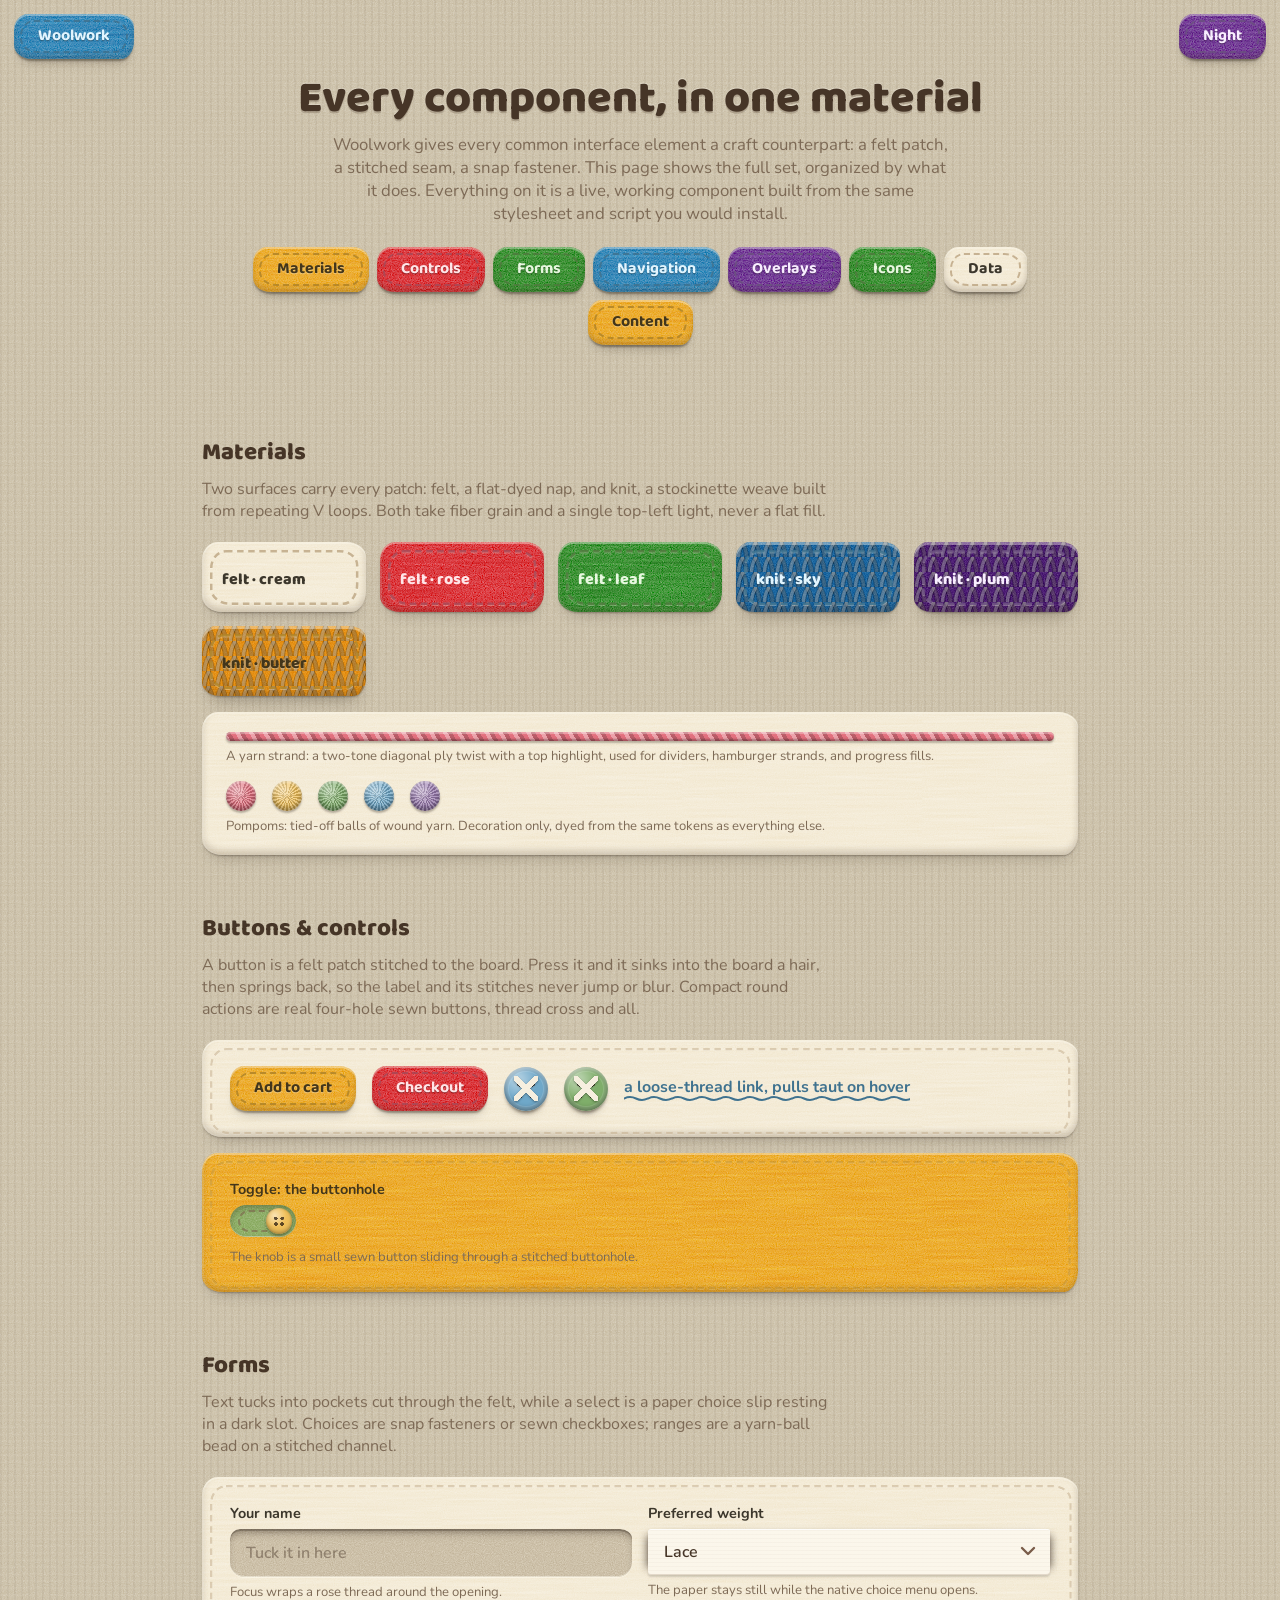
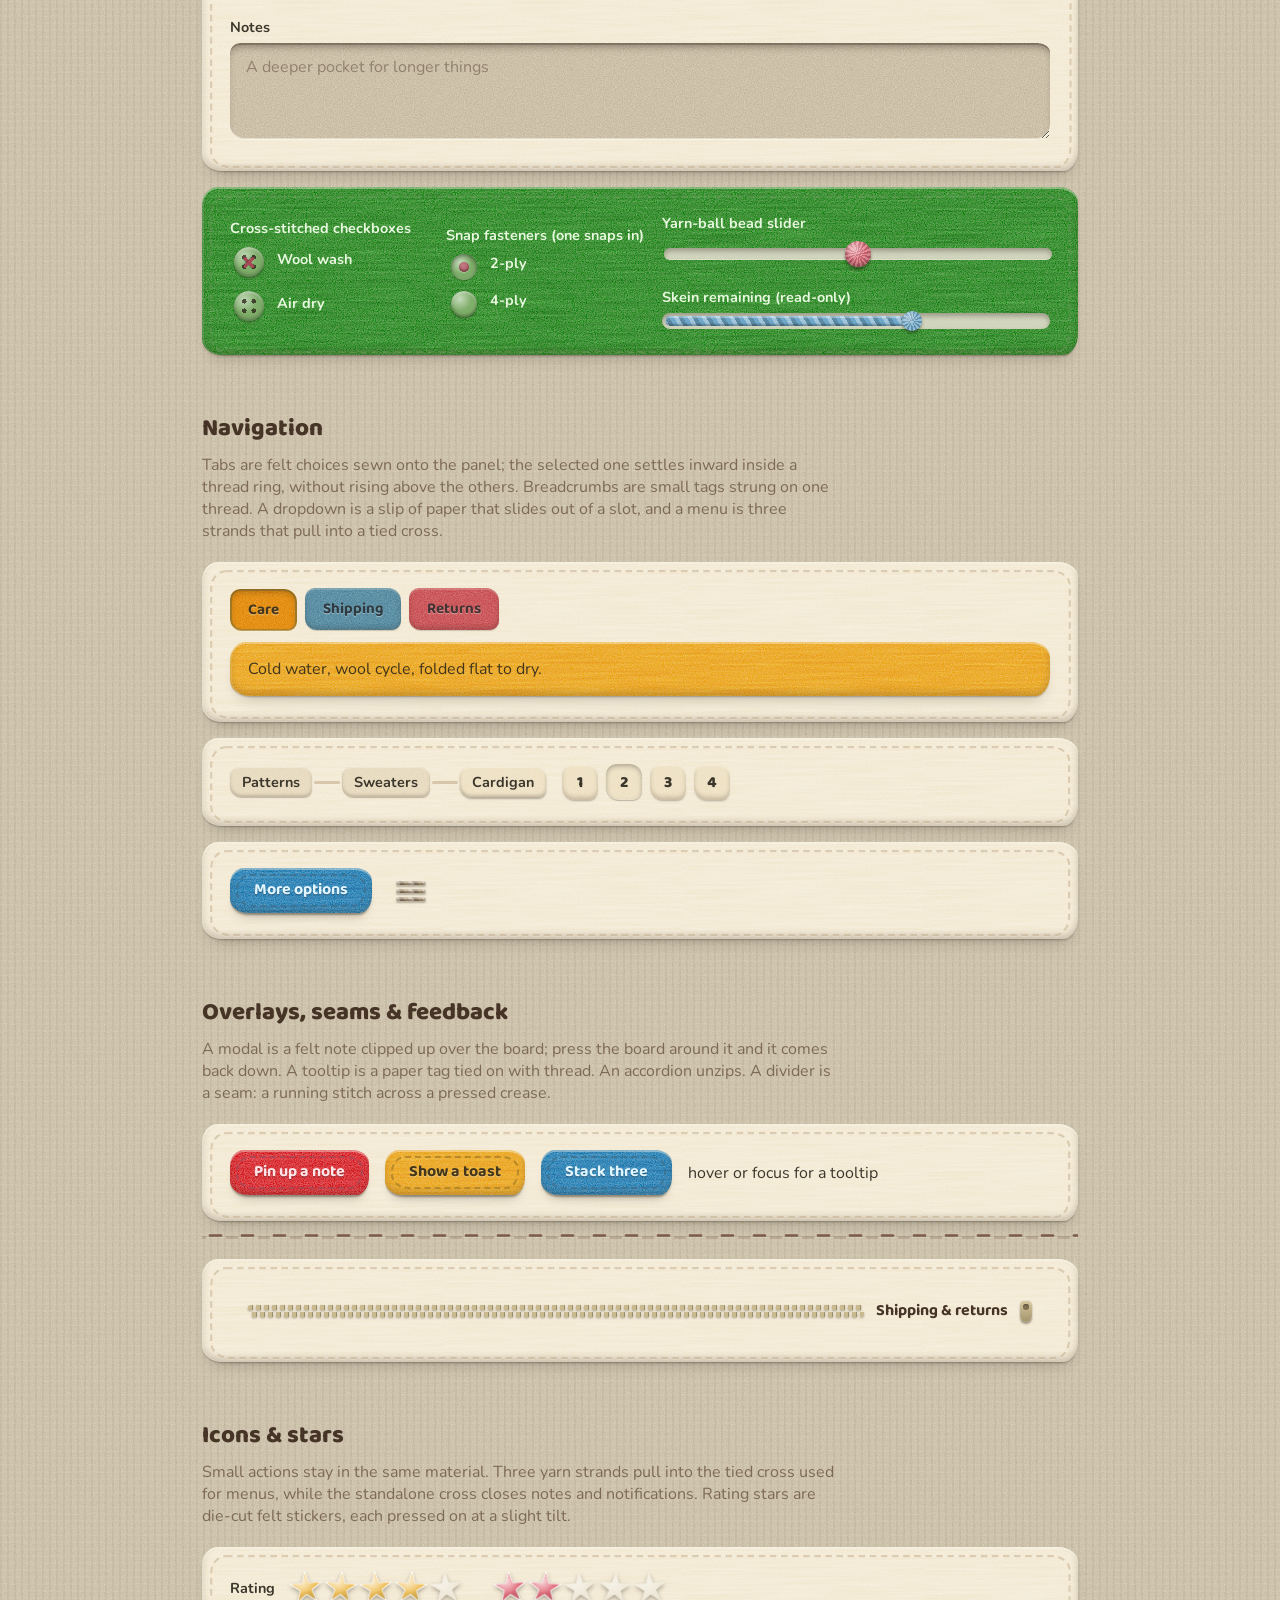
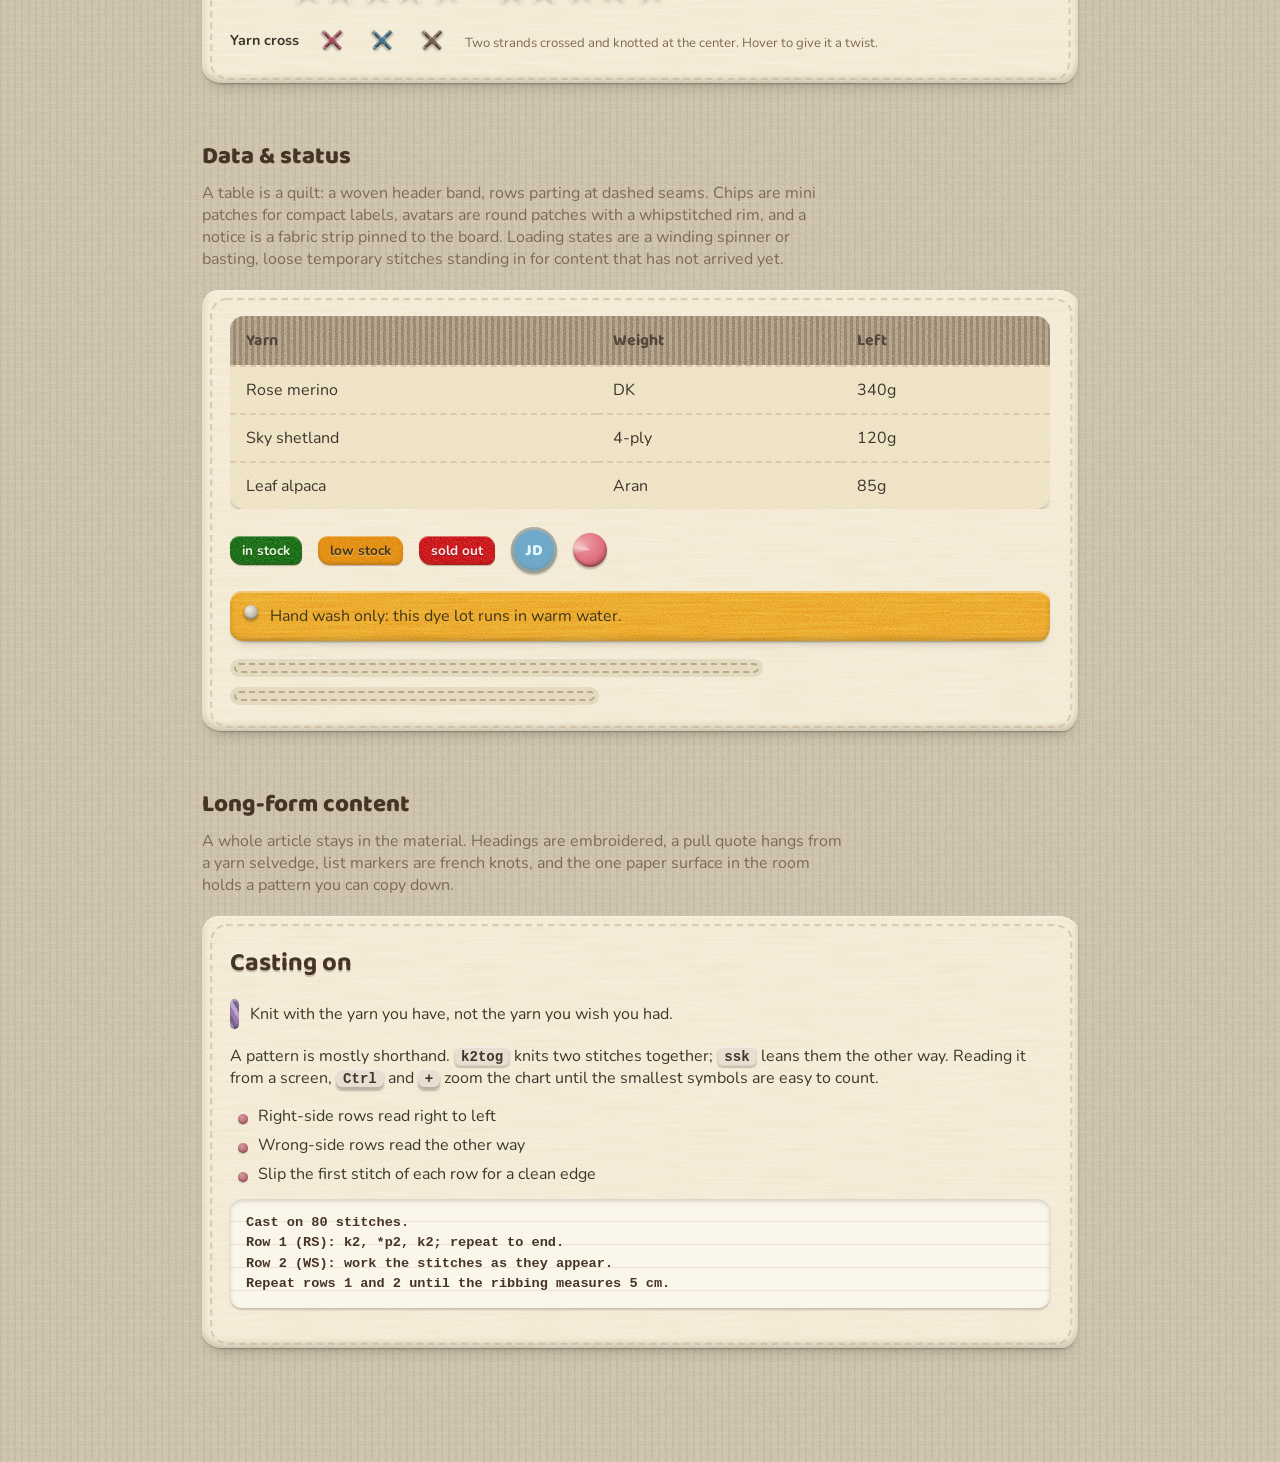
==== showcase.html @ e26a0343 "Implement the visual review fixes on dev Keep Woolwork at 1.3.0 for preview review. Re-pin and re-co" ====
<!DOCTYPE html>
<html lang="en">
<head>
<meta charset="utf-8">
<meta name="viewport" content="width=device-width,initial-scale=1">
<title>Woolwork components</title>
<meta name="description" content="Every Woolwork component, live: felt patches, sewn buttons, pockets, snap fasteners, zippers, pinned notes, quilted tables, and the rest of the craft table.">
<link rel="canonical" href="https://woolwork.dev/showcase">
<meta property="og:type" content="website">
<meta property="og:site_name" content="Woolwork">
<meta property="og:title" content="Woolwork components">
<meta property="og:description" content="Every Woolwork component, live: felt patches, sewn buttons, pockets, snap fasteners, zippers, pinned notes, quilted tables, and the rest of the craft table.">
<meta property="og:url" content="https://woolwork.dev/showcase">
<meta property="og:image" content="https://woolwork.dev/og.png">
<meta property="og:image:width" content="1200">
<meta property="og:image:height" content="630">
<meta property="og:image:alt" content="A cream felt patch clipped to a burlap board under colorful bunting, with the Woolwork name and two buttons.">
<meta name="twitter:card" content="summary_large_image">
<meta name="twitter:title" content="Woolwork components">
<meta name="twitter:description" content="Every Woolwork component, live: felt patches, sewn buttons, pockets, snap fasteners, zippers, pinned notes, quilted tables, and the rest of the craft table.">
<meta name="twitter:image" content="https://woolwork.dev/og.png">
<meta name="twitter:image:alt" content="A cream felt patch clipped to a burlap board under colorful bunting, with the Woolwork name and two buttons.">
<meta name="theme-color" content="#e3ddd0">
<link rel="icon" href="icon.svg" type="image/svg+xml">
<link rel="preload" href="fonts/baloo2-latin.woff2" as="font" type="font/woff2" crossorigin>
<link rel="preload" href="fonts/nunito-latin.woff2" as="font" type="font/woff2" crossorigin>
<link rel="stylesheet" href="woolwork.css">
<link rel="stylesheet" href="site.css">
<script>document.documentElement.classList.add('ww-js')</script>
</head>
<body class="board">
<a class="btn-patch top-link" style="--c:var(--sky);--t:var(--thread-sky)" href="index.html">Woolwork</a>
<button type="button" class="btn-patch night-corner" style="--c:var(--plum);--t:var(--thread-plum)" onclick="woolwork.night()">Night</button>

<main>
  <div class="intro sew">
    <h1 class="embroider">Every component, in one material</h1>
    <p>Woolwork gives every common interface element a craft counterpart: a felt patch, a stitched
    seam, a snap fastener. This page shows the full set, organized by what it does. Everything on
    it is a live, working component built from the same stylesheet and script you would install.</p>
    <nav class="jump sew">
      <a class="btn-patch" style="--c:var(--butter);--t:var(--thread-butter)" href="#materials">Materials</a>
      <a class="btn-patch" style="--c:var(--rose);--t:var(--thread-rose)" href="#controls">Controls</a>
      <a class="btn-patch" style="--c:var(--leaf);--t:var(--thread-leaf)" href="#forms">Forms</a>
      <a class="btn-patch" style="--c:var(--sky);--t:var(--thread-sky)" href="#navigation">Navigation</a>
      <a class="btn-patch" style="--c:var(--plum);--t:var(--thread-plum)" href="#overlays">Overlays</a>
      <a class="btn-patch" style="--c:var(--leaf);--t:var(--thread-leaf)" href="#icons">Icons</a>
      <a class="btn-patch" style="--c:var(--cream);--t:var(--thread-cream)" href="#data">Data</a>
      <a class="btn-patch" style="--c:var(--butter);--t:var(--thread-butter)" href="#content">Content</a>
    </nav>
  </div>

  <section class="section" id="materials">
    <h2 class="sew">Materials</h2>
    <p class="lede sew">Two surfaces carry every patch: felt, a flat-dyed nap, and knit, a
    stockinette weave built from repeating V loops. Both take fiber grain and a single top-left
    light, never a flat fill.</p>
    <div class="swatch-grid">
      <div class="felt stitch swatch sew" style="--c:var(--cream);--t:var(--thread-cream)">felt · cream</div>
      <div class="felt stitch swatch sew" style="--c:var(--rose);--t:var(--thread-rose);--sew-delay:.05s">felt · rose</div>
      <div class="felt stitch swatch sew" style="--c:var(--leaf);--t:var(--thread-leaf);--sew-delay:.1s">felt · leaf</div>
      <div class="knit stitch swatch sew" style="--c:var(--sky);--t:var(--thread-sky);--sew-delay:.15s">knit · sky</div>
      <div class="knit stitch swatch sew" style="--c:var(--plum);--t:var(--thread-plum);--sew-delay:.2s">knit · plum</div>
      <div class="knit stitch swatch sew" style="--c:var(--butter);--t:var(--thread-butter);--sew-delay:.25s">knit · butter</div>
    </div>
    <div class="stage felt sew" style="--c:var(--cream);margin-top:16px;padding:20px 24px">
      <div class="yarn" style="--c:var(--rose)"></div>
      <span class="cap">A yarn strand: a two-tone diagonal ply twist with a top highlight, used for dividers, hamburger strands, and progress fills.</span>
      <div class="row" style="margin-top:16px">
        <span class="pompom" style="--c:var(--rose)"></span>
        <span class="pompom" style="--c:var(--butter)"></span>
        <span class="pompom" style="--c:var(--leaf)"></span>
        <span class="pompom" style="--c:var(--sky)"></span>
        <span class="pompom" style="--c:var(--plum)"></span>
      </div>
      <span class="cap">Pompoms: tied-off balls of wound yarn. Decoration only, dyed from the same tokens as everything else.</span>
    </div>
  </section>

  <section class="section" id="controls">
    <h2 class="sew">Buttons &amp; controls</h2>
    <p class="lede sew">A button is a felt patch stitched to the board. Press it and it sinks into
    the board a hair, then springs back, so the label and its stitches never jump or blur. Compact
    round actions are real four-hole sewn buttons, thread cross and all.</p>
    <div class="stage felt stitch sew" style="--c:var(--cream);--t:var(--thread-cream)">
      <div class="row">
        <button type="button" class="btn-patch" style="--c:var(--butter);--t:var(--thread-butter)">Add to cart</button>
        <button type="button" class="btn-patch" style="--c:var(--rose);--t:var(--thread-rose)">Checkout</button>
        <button type="button" class="sewn-button" style="--c:var(--sky)" aria-label="sewn button, sky"></button>
        <button type="button" class="sewn-button" style="--c:var(--leaf)" aria-label="sewn button, leaf"></button>
        <a class="thread-link" href="#materials">a loose-thread link, pulls taut on hover</a>
      </div>
    </div>
    <div class="stage felt stitch sew" style="--c:var(--butter);--t:var(--thread-butter)">
      <span class="field-label">Toggle: the buttonhole</span>
      <button type="button" class="buttonhole" aria-pressed="true" aria-label="notifications"><span class="knob"></span></button>
      <span class="cap">The knob is a small sewn button sliding through a stitched buttonhole.</span>
    </div>
  </section>

  <section class="section" id="forms">
    <h2 class="sew">Forms</h2>
    <p class="lede sew">Text tucks into pockets cut through the felt, while a select is a paper
    choice slip resting in a dark slot. Choices are snap fasteners or sewn checkboxes; ranges are a
    yarn-ball bead on a stitched channel.</p>
    <div class="stage felt stitch sew" style="--c:var(--cream);--t:var(--thread-cream)">
      <div class="row" style="align-items:flex-start">
        <div class="field" style="flex:1">
          <label for="ws-name">Your name</label>
          <input id="ws-name" class="pocket" type="text" placeholder="Tuck it in here">
          <span class="cap">Focus wraps a rose thread around the opening.</span>
        </div>
        <div class="field" style="flex:1">
          <label for="ws-yarn">Preferred weight</label>
          <select id="ws-yarn" class="pocket">
            <option>Lace</option><option>Fingering</option><option>DK</option><option>Aran</option>
          </select>
          <span class="cap">The paper stays still while the native choice menu opens.</span>
        </div>
      </div>
      <div class="row" style="margin-top:16px">
        <div class="field" style="flex:1">
          <label for="ws-notes">Notes</label>
          <textarea id="ws-notes" class="pocket" placeholder="A deeper pocket for longer things"></textarea>
        </div>
      </div>
    </div>
    <div class="stage felt stitch sew" style="--c:var(--leaf);--t:var(--thread-leaf)">
      <div class="row">
        <div class="field">
          <span class="field-label">Cross-stitched checkboxes</span>
          <div class="row" style="gap:10px"><input type="checkbox" class="sew-check" id="ws-c1" checked><label for="ws-c1">Wool wash</label></div>
          <div class="row" style="gap:10px;margin-top:8px"><input type="checkbox" class="sew-check" id="ws-c2"><label for="ws-c2">Air dry</label></div>
        </div>
        <div class="field">
          <span class="field-label">Snap fasteners (one snaps in)</span>
          <div class="row" style="gap:10px"><input type="radio" name="ws-ply" class="snap-radio" id="ws-r1" checked><label for="ws-r1">2-ply</label></div>
          <div class="row" style="gap:10px;margin-top:8px"><input type="radio" name="ws-ply" class="snap-radio" id="ws-r2"><label for="ws-r2">4-ply</label></div>
        </div>
        <div class="field" style="flex:1;min-width:220px">
          <label for="ws-range">Yarn-ball bead slider</label>
          <input id="ws-range" type="range" class="bead-slider">
          <span class="field-label" style="margin-top:14px" id="ws-progress-label">Skein remaining (read-only)</span>
          <div class="spool" role="progressbar" aria-labelledby="ws-progress-label" aria-valuenow="64" aria-valuemin="0" aria-valuemax="100" style="--c:var(--sky);--p:64%"><div class="fill"></div></div>
        </div>
      </div>
    </div>
  </section>

  <section class="section" id="navigation">
    <h2 class="sew">Navigation</h2>
    <p class="lede sew">Tabs are felt choices sewn onto the panel; the selected one settles inward
    inside a thread ring, without rising above the others. Breadcrumbs are small tags strung on one
    thread. A dropdown is a slip of paper that slides out of a slot, and a menu is three strands that
    pull into a tied cross.</p>
    <div class="stage felt stitch sew" style="--c:var(--cream);--t:var(--thread-cream)">
      <div class="tabs" role="tablist">
        <button type="button" role="tab" id="ws-t1" aria-selected="true" aria-controls="ws-p1" style="--c:var(--butter);--t:var(--thread-butter)">Care</button>
        <button type="button" role="tab" id="ws-t2" aria-selected="false" aria-controls="ws-p2" style="--c:var(--sky);--t:var(--thread-sky)">Shipping</button>
        <button type="button" role="tab" id="ws-t3" aria-selected="false" aria-controls="ws-p3" style="--c:var(--rose);--t:var(--thread-rose)">Returns</button>
      </div>
      <div class="tab-panel felt" role="tabpanel" aria-labelledby="ws-t1" id="ws-p1" style="--c:var(--butter);padding:16px 18px">Cold water, wool cycle, folded flat to dry.</div>
      <div class="tab-panel felt" role="tabpanel" aria-labelledby="ws-t2" id="ws-p2" style="--c:var(--sky);padding:16px 18px">Ships in three to five days, tracked.</div>
      <div class="tab-panel felt" role="tabpanel" aria-labelledby="ws-t3" id="ws-p3" style="--c:var(--rose);padding:16px 18px">Unused skeins returnable within thirty days.</div>
    </div>
    <div class="stage felt stitch sew" style="--c:var(--cream);--t:var(--thread-cream)">
      <div class="row">
        <ul class="crumbs">
          <li><a href="#navigation">Patterns</a></li>
          <li><a href="#navigation">Sweaters</a></li>
          <li><span aria-current="page">Cardigan</span></li>
        </ul>
        <ul class="pages">
          <li><a href="#navigation">1</a></li>
          <li><span aria-current="page">2</span></li>
          <li><a href="#navigation">3</a></li>
          <li><a href="#navigation">4</a></li>
        </ul>
      </div>
    </div>
    <div class="stage felt stitch sew" style="--c:var(--cream);--t:var(--thread-cream)">
      <div class="row">
        <details class="flap">
          <summary class="btn-patch" style="--c:var(--sky);--t:var(--thread-sky)">More options</summary>
          <div class="panel">
            <button type="button">Duplicate</button>
            <button type="button">Archive</button>
            <button type="button">Delete</button>
          </div>
        </details>
        <button type="button" class="strands" aria-expanded="false" aria-label="Open menu" style="--c:var(--thread-cream)">
          <span class="yarn" style="--c:var(--thread-cream)"></span>
          <span class="yarn" style="--c:var(--thread-cream)"></span>
          <span class="yarn" style="--c:var(--thread-cream)"></span>
        </button>
      </div>
    </div>
  </section>

  <section class="section" id="overlays">
    <h2 class="sew">Overlays, seams &amp; feedback</h2>
    <p class="lede sew">A modal is a felt note clipped up over the board; press the board around it
    and it comes back down. A tooltip is a paper tag tied on with thread. An accordion unzips. A
    divider is a seam: a running stitch across a pressed crease.</p>
    <div class="stage felt stitch sew" style="--c:var(--cream);--t:var(--thread-cream)">
      <div class="row">
        <button type="button" class="btn-patch" style="--c:var(--rose);--t:var(--thread-rose)" id="ws-open-pin">Pin up a note</button>
        <button type="button" class="btn-patch" style="--c:var(--butter);--t:var(--thread-butter)" onclick="woolwork.toast('Saved to your pattern box.')">Show a toast</button>
        <button type="button" class="btn-patch" style="--c:var(--sky);--t:var(--thread-sky)" onclick="woolwork.toast('Pattern copied.');woolwork.toast('Yarn added.');woolwork.toast('Row counter reset.')">Stack three</button>
        <span data-tip="A paper tag, tied on with thread" tabindex="0">hover or focus for a tooltip</span>
      </div>
      <dialog class="pinned" id="ws-pin">
        <div class="clip tl"></div><div class="clip tr"></div>
        <button type="button" class="yarn-x" aria-label="close" style="position:absolute;top:14px;right:16px" onclick="document.getElementById('ws-pin').close()"><span class="yarn" style="--c:var(--cocoa)"></span><span class="yarn" style="--c:var(--cocoa)"></span></button>
        <h3 style="margin:0 0 8px">Care note</h3>
        <p style="margin:0 0 16px">This yarn runs slightly warm in the dye lot; wash separately the first time.</p>
        <button type="button" class="btn-patch" style="--c:var(--sky);--t:var(--thread-sky)" onclick="document.getElementById('ws-pin').close()">Got it</button>
      </dialog>
    </div>
    <hr class="seam sew">
    <div class="stage felt stitch sew" style="--c:var(--cream);--t:var(--thread-cream);margin-top:16px">
      <details class="zip">
        <summary><span class="teeth"></span>Shipping &amp; returns<span class="pull"></span></summary>
        <div class="lining">Free shipping over forty dollars. Returns accepted within thirty days on unused skeins.</div>
      </details>
    </div>
  </section>

  <section class="section" id="icons">
    <h2 class="sew">Icons &amp; stars</h2>
    <p class="lede sew">Small actions stay in the same material. Three yarn strands pull into the
    tied cross used for menus, while the standalone cross closes notes and notifications. Rating
    stars are die-cut felt stickers, each pressed on at a slight tilt.</p>
    <div class="stage felt stitch sew" style="--c:var(--cream);--t:var(--thread-cream)">
      <div class="row">
        <span class="field-label" style="margin:0">Rating</span>
        <span class="stars" aria-label="four of five stars">
          <span class="star"></span><span class="star"></span><span class="star"></span><span class="star"></span><span class="star empty"></span>
        </span>
        <span class="stars" style="margin-left:18px" aria-label="two of five stars">
          <span class="star" style="--c:var(--rose)"></span><span class="star" style="--c:var(--rose)"></span><span class="star empty"></span><span class="star empty"></span><span class="star empty"></span>
        </span>
      </div>
      <div class="row" style="margin-top:20px">
        <span class="field-label" style="margin:0">Yarn cross</span>
        <button type="button" class="yarn-x" aria-label="close" style="--c:var(--thread-rose)"><span class="yarn" style="--c:var(--thread-rose)"></span><span class="yarn" style="--c:var(--thread-rose)"></span></button>
        <button type="button" class="yarn-x" aria-label="close" style="--c:var(--thread-sky)"><span class="yarn" style="--c:var(--thread-sky)"></span><span class="yarn" style="--c:var(--thread-sky)"></span></button>
        <button type="button" class="yarn-x" aria-label="close" style="--c:var(--cocoa)"><span class="yarn" style="--c:var(--cocoa)"></span><span class="yarn" style="--c:var(--cocoa)"></span></button>
        <span class="cap">Two strands crossed and knotted at the center. Hover to give it a twist.</span>
      </div>
    </div>
  </section>

  <section class="section" id="data">
    <h2 class="sew">Data &amp; status</h2>
    <p class="lede sew">A table is a quilt: a woven header band, rows parting at dashed seams. Chips
    are mini patches for compact labels, avatars are round patches with a whipstitched rim, and a
    notice is a fabric strip pinned to the board. Loading states are a winding spinner or basting,
    loose temporary stitches standing in for content that has not arrived yet.</p>
    <div class="stage felt stitch sew" style="--c:var(--cream);--t:var(--thread-cream)">
      <div class="table-scroll">
        <table class="quilt" style="--c:var(--cream)">
          <thead><tr><th>Yarn</th><th>Weight</th><th>Left</th></tr></thead>
          <tbody>
            <tr><td>Rose merino</td><td>DK</td><td>340g</td></tr>
            <tr><td>Sky shetland</td><td>4-ply</td><td>120g</td></tr>
            <tr><td>Leaf alpaca</td><td>Aran</td><td>85g</td></tr>
          </tbody>
        </table>
      </div>
      <div class="row" style="margin-top:18px">
        <span class="chip" style="--c:var(--leaf)">in stock</span>
        <span class="chip" style="--c:var(--butter)">low stock</span>
        <span class="chip" style="--c:var(--rose)">sold out</span>
        <span class="avatar" style="--c:var(--sky)">JD</span>
        <span class="spinner" style="--c:var(--rose)" role="status" aria-label="loading"></span>
      </div>
      <div class="notice sew" style="margin-top:18px;--c:var(--butter)">Hand wash only: this dye lot runs in warm water.</div>
      <div class="row" style="margin-top:18px;display:grid;gap:10px">
        <div class="basting" style="height:18px;width:65%"></div>
        <div class="basting" style="height:18px;width:45%"></div>
      </div>
    </div>
  </section>

  <section class="section" id="content">
    <h2 class="sew">Long-form content</h2>
    <p class="lede sew">A whole article stays in the material. Headings are embroidered, a pull quote
    hangs from a yarn selvedge, list markers are french knots, and the one paper surface in the room
    holds a pattern you can copy down.</p>
    <div class="stage felt stitch sew" style="--c:var(--cream);--t:var(--thread-cream)">
      <h3 class="embroider" style="font-size:1.6rem;margin:0 0 12px">Casting on</h3>
      <blockquote class="selvedge" style="--c:var(--plum)">Knit with the yarn you have, not the yarn you wish you had.</blockquote>
      <p>A pattern is mostly shorthand. <code class="pattern">k2tog</code> knits two stitches
      together; <code class="pattern">ssk</code> leans them the other way. Reading it from a screen,
      <kbd class="pattern">Ctrl</kbd> and <kbd class="pattern">+</kbd> zoom the chart until the
      smallest symbols are easy to count.</p>
      <ul class="knots" style="--t:var(--thread-rose)">
        <li>Right-side rows read right to left</li>
        <li>Wrong-side rows read the other way</li>
        <li>Slip the first stitch of each row for a clean edge</li>
      </ul>
      <pre class="pattern">Cast on 80 stitches.
Row 1 (RS): k2, *p2, k2; repeat to end.
Row 2 (WS): work the stitches as they appear.
Repeat rows 1 and 2 until the ribbing measures 5 cm.</pre>
    </div>
  </section>

</main>
<script src="woolwork.js" defer onerror="document.documentElement.classList.remove('ww-js')"></script>
<script>
var wsPin = document.getElementById('ws-pin');
var wsOpen = document.getElementById('ws-open-pin');
if(wsPin && wsOpen){ wsOpen.addEventListener('click', function(){ wsPin.showModal(); }); }
/* Keep the browser chrome color in step with the night toggle. The two hex
   values are the kit's board tokens; theme-color cannot read CSS variables. */
new MutationObserver(function(){
  var m = document.querySelector('meta[name="theme-color"]');
  if(m) m.setAttribute('content',
    document.documentElement.getAttribute('data-theme') === 'night' ? '#332e42' : '#e3ddd0');
}).observe(document.documentElement, {attributes:true, attributeFilter:['data-theme']});
</script>
</body>
</html>
---- woolwork.css ----
/* ============ WOOLWORK v1.3.0 ============
   A wool, felt, and yarn material system for the web.
   Laws: one top-left light · nothing flat · nothing straight · everything attached · everything soft. */
:root{
  --ww-version:"1.3.0";
  /* board + dyed wool palette (heathered by texture, never flat) */
  --board:#e3ddd0; --cream:#f6efdf; --rose:#e2707e; --butter:#f0c05a; --leaf:#7fae6a;
  --sky:#6fa8c9; --plum:#9a7bb0; --cocoa:#7a5c49; --ink:#463527; --ink-soft:#7d6a56;
  --thread-rose:#a94856; --thread-butter:#b08428; --thread-leaf:#4f7a3e;
  --thread-sky:#3f728f; --thread-plum:#6b5180; --thread-cream:#bfa886;
  --hi:rgba(255,252,242,.38); --lo:rgba(64,44,32,.22); --paper:#fbf6ea;
  /* seam-free noise tiles: every frequency is an integer number of cycles per tile */
  --grain:url("data:image/svg+xml;utf8,<svg xmlns='http://www.w3.org/2000/svg' width='140' height='140'><filter id='n'><feTurbulence type='fractalNoise' baseFrequency='0.9' numOctaves='3' stitchTiles='stitch'/><feColorMatrix values='0 0 0 0 0 0 0 0 0 0 0 0 0 0 0 0.5 0.5 0.5 0 0'/></filter><rect width='100%' height='100%' filter='url(%23n)'/></svg>");
  --streak:url("data:image/svg+xml;utf8,<svg xmlns='http://www.w3.org/2000/svg' width='240' height='240'><filter id='s'><feTurbulence type='fractalNoise' baseFrequency='0.0125 0.45' numOctaves='2' stitchTiles='stitch'/><feColorMatrix values='0 0 0 0 1 0 0 0 0 1 0 0 0 0 1 0.4 0.4 0.4 0 0'/></filter><rect width='100%' height='100%' filter='url(%23s)'/></svg>");
  /* stockinette: columns of V loops, shadow leg under highlight leg */
  --knitpat:url("data:image/svg+xml;utf8,<svg xmlns='http://www.w3.org/2000/svg' width='13' height='15'><g fill='none' stroke-linecap='round'><path d='M2.5 15 Q3 7 6.5 1.5' stroke='rgba(0,0,0,0.28)' stroke-width='5'/><path d='M10.5 15 Q10 7 6.5 1.5' stroke='rgba(0,0,0,0.28)' stroke-width='5'/><path d='M2.5 14 Q3 6.5 6.5 1' stroke='rgba(255,255,255,0.30)' stroke-width='3.4'/><path d='M10.5 14 Q10 6.5 6.5 1' stroke='rgba(255,244,225,0.16)' stroke-width='3.4'/></g></svg>");
  /* serpentine running-stitch seam: thread over (bright), then under (faint, lower) */
  --seampat:url("data:image/svg+xml;utf8,<svg xmlns='http://www.w3.org/2000/svg' width='32' height='14'><path d='M2 6.5 L13 6.5' stroke='white' stroke-width='2.6' stroke-linecap='round'/><path d='M19 8.5 L29 8.5' stroke='white' stroke-width='2.4' stroke-linecap='round' opacity='0.30'/></svg>");
  --spring:linear(0,.32 8%,.84 19%,1.055 30%,1.014 43%,.986 56%,1.003 73%,1);
  --font-display:"Baloo 2",ui-rounded,"Arial Rounded MT Bold","Segoe UI",sans-serif;
  --font-body:"Nunito",ui-rounded,"Segoe UI",system-ui,sans-serif;
}
[data-theme="night"]{
  --board:#332e42; --cream:#524a63; --paper:#544b66;
  --ink:#f2ecdf; --ink-soft:#c3b8d4;
  --hi:rgba(220,215,255,.14); --lo:rgba(10,6,20,.5);
  --cocoa:#cfc2b2;
  --rose:#b65a6b; --butter:#b8934a; --leaf:#66904f; --sky:#54859f; --plum:#7d6394;
  --thread-cream:#9c92b5; --thread-rose:#f2b2bd; --thread-butter:#ecd096;
  --thread-leaf:#bcd8a8; --thread-sky:#aed2e8; --thread-plum:#d4bfe6;
}
*{box-sizing:border-box}
body.board{
  margin:0;color:var(--ink);font-family:var(--font-body);
  background-color:var(--board);
  /* burlap board: cross weave + grain, all integer-cycle tiles */
  background-image:
    repeating-linear-gradient(0deg,rgba(255,252,242,.05) 0 2px,transparent 2px 7px),
    repeating-linear-gradient(90deg,rgba(64,44,32,.05) 0 2px,transparent 2px 7px),
    var(--grain);
  background-size:7px 7px,7px 7px,140px 140px;
  background-blend-mode:normal,normal,overlay;
  min-height:100vh;-webkit-font-smoothing:antialiased;transition:background-color .4s,color .4s;
}
h1,h2,h3,.display{font-family:var(--font-display)}
/* ---------- MATERIAL: FELT PATCH ---------- */
.felt{color:var(--ink);
  position:relative;background-color:var(--c,var(--cream));
  background-image:var(--streak),var(--grain);
  background-blend-mode:soft-light,overlay;background-size:240px 240px,140px 140px;
  border-radius:16px 19px 15px 20px/18px 15px 21px 16px;
  box-shadow:inset 0 2px 0 var(--hi),inset 2px 0 0 rgba(255,252,242,.12),
    inset 0 -4px 7px var(--lo),0 2px 2px -1px rgba(30,20,12,.3),0 10px 16px -10px rgba(30,20,12,.3);
  transition:background-color .4s,color .4s;
}
.felt.deep{box-shadow:inset 0 3px 0 var(--hi),inset 0 -5px 9px var(--lo),
  0 3px 2px -1px rgba(30,20,12,.35),0 16px 26px -14px rgba(30,20,12,.4)}
/* ---------- MATERIAL: KNIT ---------- */
.knit{
  position:relative;color:var(--ink);background-color:var(--c,var(--rose));
  background-image:var(--knitpat),var(--grain);
  background-size:13px 15px,140px 140px;background-blend-mode:normal,overlay;
  border-radius:14px 17px 13px 18px/16px 13px 18px 14px;
  box-shadow:inset 0 3px 0 var(--hi),inset 0 -5px 8px var(--lo),
    0 2px 2px -1px rgba(30,20,12,.3),0 12px 18px -10px rgba(30,20,12,.35);
  transition:background-color .4s,color .4s;
}
/* ---------- MATERIAL: YARN STRAND ---------- */
.yarn{height:9px;border-radius:6px;background-color:var(--c,var(--rose));
  background-image:repeating-linear-gradient(60deg,rgba(255,255,255,.35) 0 4px,rgba(0,0,0,.18) 4px 8px,transparent 8px 12px);
  box-shadow:inset 0 2px 1px rgba(255,255,255,.35),inset 0 -2px 2px rgba(0,0,0,.28),0 2px 2px rgba(30,20,12,.28)}
/* ---------- RUNNING STITCH (sewn attachment) ---------- */
.stitch{position:relative}
.stitch::after{content:"";position:absolute;inset:8px;pointer-events:none;
  border:2.5px dashed var(--t,var(--cocoa));opacity:.8;border-radius:inherit;
  filter:drop-shadow(0 1px 0 rgba(255,252,242,.35))}
.stitch.unstitched::after{opacity:0;transition:opacity .25s}
/* ---------- SEWN PATCH BUTTON ----------
   Press feedback is a LOCAL dent (wool-press deepens) plus 1.5px settle.
   No scaling, so text and stitches never shimmer or crawl. */
.btn-patch{
  --c:var(--butter);--t:var(--thread-butter);
  position:relative;display:inline-block;border:0;cursor:pointer;color:var(--ink);
  font:700 1rem/1 var(--font-display);padding:14px 24px 15px;
  background-color:var(--c);background-image:var(--streak),var(--grain);
  background-blend-mode:soft-light,overlay;background-size:240px 240px,140px 140px;
  border-radius:14px 17px 13px 18px/16px 13px 18px 14px;
  box-shadow:inset 0 2px 0 var(--hi),inset 0 -4px 6px var(--lo),
    0 3px 2px -1px rgba(30,20,12,.35),0 9px 12px -8px rgba(30,20,12,.35);
  transition:translate .5s var(--spring),box-shadow .22s ease,background-color .4s;
}
.btn-patch::after{content:"";position:absolute;inset:6px;border:2.5px dashed var(--t);
  border-radius:inherit;opacity:.85;pointer-events:none}
.btn-patch:hover{translate:0 -1.5px;
  box-shadow:inset 0 2px 0 var(--hi),inset 0 -4px 6px var(--lo),
    0 4px 3px -1px rgba(30,20,12,.3),0 14px 18px -9px rgba(30,20,12,.4)}
.btn-patch:active{translate:0 1.5px;transition-duration:.08s;
  box-shadow:inset 0 3px 6px rgba(30,18,10,.32),inset 0 -2px 3px var(--lo),0 1px 1px rgba(30,20,12,.3)}
.btn-patch:focus-visible{outline:3px dashed var(--thread-sky);outline-offset:3px}
.btn-patch.rose{--c:var(--rose);--t:var(--thread-rose)}
.btn-patch.leaf{--c:var(--leaf);--t:var(--thread-leaf)}
.btn-patch.sky{--c:var(--sky);--t:var(--thread-sky)}
/* ---------- SEWN BUTTON (round, 4 holes, thread cross) ---------- */
.sewn-button{--c:var(--sky);position:relative;width:44px;height:44px;border-radius:50%;border:0;cursor:pointer;
  background:radial-gradient(circle at 32% 28%,rgba(255,255,255,.5),transparent 46%),
    radial-gradient(circle at 50% 50%,var(--c) 62%,color-mix(in srgb,var(--c) 62%,black) 100%);
  box-shadow:inset 0 -3px 5px rgba(0,0,0,.3),inset 0 2px 2px rgba(255,255,255,.4),
    0 3px 3px -1px rgba(30,20,12,.4),0 8px 10px -7px rgba(30,20,12,.35);
  transition:translate .5s var(--spring),box-shadow .2s}
.sewn-button::before{content:"";position:absolute;inset:0;border-radius:50%;
  box-shadow:inset 0 0 0 4px rgba(0,0,0,.07),inset 0 0 0 5px rgba(255,255,255,.14);
  background:
    radial-gradient(circle 3px at 36% 38%,rgba(30,18,10,.72) 96%,transparent),
    radial-gradient(circle 3px at 64% 38%,rgba(30,18,10,.72) 96%,transparent),
    radial-gradient(circle 3px at 36% 64%,rgba(30,18,10,.72) 96%,transparent),
    radial-gradient(circle 3px at 64% 64%,rgba(30,18,10,.72) 96%,transparent)}
.sewn-button::after{content:"";position:absolute;inset:22%;pointer-events:none;
  background:
    linear-gradient(45deg,transparent 41%,var(--tc,var(--cream)) 41% 59%,transparent 59%),
    linear-gradient(-45deg,transparent 41%,var(--tc,var(--cream)) 41% 59%,transparent 59%);
  filter:drop-shadow(0 1px 1px rgba(0,0,0,.35))}
.sewn-button:active{translate:0 2px;box-shadow:inset 0 -2px 4px rgba(0,0,0,.35),0 1px 1px rgba(30,20,12,.35)}
.sewn-button:focus-visible{outline:3px dashed var(--thread-sky);outline-offset:3px}
/* ---------- CHECKBOX: a button that gets SEWN when checked ----------
   Unchecked: empty buttonholes. Checked: a thread cross is stitched on with a spring.
   The four holes sit at 34%/66% of the 30px box, i.e. a 9.6px square centered on the
   box. Each stroke is anchored at one hole and rotates to the diagonally opposite hole,
   so growing the stroke reads as the thread traveling hole to hole, never off-center. */
.sew-check{appearance:none;width:30px;height:30px;border-radius:50%;cursor:pointer;position:relative;flex:none;
  background:
    radial-gradient(circle 2.4px at 34% 34%,rgba(30,18,10,.7) 96%,transparent),
    radial-gradient(circle 2.4px at 66% 34%,rgba(30,18,10,.7) 96%,transparent),
    radial-gradient(circle 2.4px at 34% 66%,rgba(30,18,10,.7) 96%,transparent),
    radial-gradient(circle 2.4px at 66% 66%,rgba(30,18,10,.7) 96%,transparent),
    radial-gradient(circle at 34% 30%,rgba(255,255,255,.5),transparent 46%),
    radial-gradient(circle,var(--c,var(--cream)) 62%,color-mix(in srgb,var(--c,var(--cream)) 62%,black));
  box-shadow:inset 0 -2px 4px rgba(0,0,0,.28),inset 0 2px 2px rgba(255,255,255,.4),0 2px 2px rgba(30,20,12,.3);
  transition:translate .5s var(--spring)}
.sew-check::before,.sew-check::after{content:"";position:absolute;top:10.2px;height:3px;width:13.6px;
  margin-top:-1.5px;border-radius:2px;background:var(--thread-rose);pointer-events:none;
  box-shadow:0 1px 1px rgba(0,0,0,.3);transition:transform .13s ease-out}
.sew-check::before{left:10.2px;transform-origin:left center;transform:rotate(45deg) scaleX(0);transition-delay:.13s}
.sew-check::after{left:19.8px;transform-origin:left center;transform:rotate(135deg) scaleX(0)}
.sew-check:checked::before{transform:rotate(45deg) scaleX(1);transition-delay:0s}
.sew-check:checked::after{transform:rotate(135deg) scaleX(1);transition-delay:.13s}
/* press phase: stroke A snaps in while the pointer is down (checking),
   or stroke B unpicks while the pointer is down (unchecking) */
.sew-check.pre:not(:checked)::before{transform:rotate(45deg) scaleX(1);transition-delay:0s}
.sew-check.pre:checked::after{transform:rotate(135deg) scaleX(0);transition-delay:0s}
.sew-check:active{translate:0 1.5px}
.sew-check:focus-visible{outline:3px dashed var(--thread-sky);outline-offset:2px}
/* ---------- BUTTONHOLE TOGGLE (knob is a small sewn button) ---------- */
.buttonhole{position:relative;width:66px;height:32px;border-radius:18px;cursor:pointer;border:0;flex:none;
  background-color:color-mix(in srgb,var(--cream) 78%,var(--board));
  background-image:var(--grain);background-blend-mode:overlay;background-size:140px 140px;
  box-shadow:inset 0 3px 6px rgba(30,18,10,.3),inset 0 -1px 0 rgba(255,252,242,.4);
  transition:background-color .3s}
.buttonhole::before{content:"";position:absolute;inset:5px 8px;border-radius:12px;
  border:2px dashed color-mix(in srgb,var(--cocoa) 55%,transparent)}
.buttonhole .knob{position:absolute;top:3px;left:4px;width:26px;height:26px;border-radius:50%;
  background:radial-gradient(circle at 34% 30%,rgba(255,255,255,.55),transparent 46%),
    radial-gradient(circle,var(--butter) 62%,color-mix(in srgb,var(--butter) 62%,black));
  box-shadow:inset 0 -2px 4px rgba(0,0,0,.3),0 2px 3px rgba(30,20,12,.4);
  transition:translate .5s var(--spring)}
.buttonhole .knob::before{content:"";position:absolute;inset:0;border-radius:50%;
  background:
    radial-gradient(circle 1.8px at 38% 40%,rgba(30,18,10,.7) 96%,transparent),
    radial-gradient(circle 1.8px at 62% 40%,rgba(30,18,10,.7) 96%,transparent),
    radial-gradient(circle 1.8px at 38% 62%,rgba(30,18,10,.7) 96%,transparent),
    radial-gradient(circle 1.8px at 62% 62%,rgba(30,18,10,.7) 96%,transparent)}
.buttonhole[aria-pressed="true"]{background-color:color-mix(in srgb,var(--leaf) 45%,var(--cream))}
.buttonhole[aria-pressed="true"] .knob{translate:32px 0}
.buttonhole:focus-visible{outline:3px dashed var(--thread-sky);outline-offset:3px}
/* ---------- POCKET INPUT: a slit cut into the felt, no trim ---------- */
.pocket{position:relative;width:100%;padding:13px 16px;color:var(--ink);
  font:600 1rem var(--font-body);border:0;border-radius:10px 12px 14px 15px/10px 9px 15px 14px;
  background-color:color-mix(in srgb,var(--cream) 86%,black 4%);
  background-image:var(--grain);background-blend-mode:overlay;background-size:140px 140px;
  box-shadow:inset 0 7px 8px -4px rgba(30,18,10,.42),inset 0 2px 0 rgba(30,18,10,.22),
    inset 0 -1px 0 rgba(255,252,242,.45),0 1px 0 rgba(255,252,242,.45);
  transition:box-shadow .2s}
.pocket:focus{outline:none;
  box-shadow:inset 0 7px 8px -4px rgba(30,18,10,.42),inset 0 2px 0 rgba(30,18,10,.22),
    0 0 0 3px color-mix(in srgb,var(--rose) 40%,transparent)}
.pocket::placeholder{color:color-mix(in srgb,var(--ink) 45%,transparent)}
/* ---------- SLIDER: a bead of yarn on a stitched channel ---------- */
.bead-slider{appearance:none;width:100%;height:26px;background:transparent;cursor:pointer}
.bead-slider::-webkit-slider-runnable-track{height:12px;border-radius:8px;
  background:color-mix(in srgb,var(--cream) 82%,black 6%);
  box-shadow:inset 0 3px 5px rgba(30,18,10,.3),inset 0 -1px 0 rgba(255,252,242,.4)}
.bead-slider::-moz-range-track{height:12px;border-radius:8px;
  background:color-mix(in srgb,var(--cream) 82%,black 6%);
  box-shadow:inset 0 3px 5px rgba(30,18,10,.3)}
.bead-slider::-webkit-slider-thumb{appearance:none;width:26px;height:26px;margin-top:-7px;border-radius:50%;
  background:radial-gradient(circle at 34% 30%,rgba(255,255,255,.5),transparent 45%),
    repeating-conic-gradient(from 15deg,rgba(255,255,255,.22) 0 12deg,rgba(0,0,0,.14) 12deg 24deg),var(--rose);
  box-shadow:inset 0 -3px 5px rgba(0,0,0,.3),0 3px 3px rgba(30,20,12,.4)}
.bead-slider::-moz-range-thumb{width:26px;height:26px;border:0;border-radius:50%;
  background:radial-gradient(circle at 34% 30%,rgba(255,255,255,.5),transparent 45%),
    repeating-conic-gradient(from 15deg,rgba(255,255,255,.22) 0 12deg,rgba(0,0,0,.14) 12deg 24deg),var(--rose);
  box-shadow:inset 0 -3px 5px rgba(0,0,0,.3),0 3px 3px rgba(30,20,12,.4)}
.bead-slider:focus-visible{outline:3px dashed var(--thread-sky);outline-offset:2px}
/* ---------- SPOOL: read-only progress, yarn knitting across ---------- */
.spool{position:relative;height:16px;border-radius:10px;
  background:color-mix(in srgb,var(--cream) 82%,black 6%);
  box-shadow:inset 0 3px 5px rgba(30,18,10,.3)}
.spool .fill{position:absolute;inset:3px auto 3px 3px;width:var(--p,60%);border-radius:6px;
  background-color:var(--fc,var(--c,var(--rose)));
  background-image:repeating-linear-gradient(60deg,rgba(255,255,255,.35) 0 4px,rgba(0,0,0,.18) 4px 8px,transparent 8px 12px);
  box-shadow:inset 0 2px 1px rgba(255,255,255,.35),inset 0 -2px 2px rgba(0,0,0,.28);
  transition:width .6s var(--spring)}
.spool .fill::after{content:"";position:absolute;right:-9px;top:50%;width:20px;height:20px;margin-top:-10px;border-radius:50%;
  background:radial-gradient(circle at 34% 30%,rgba(255,255,255,.45),transparent 45%),
    repeating-conic-gradient(from 20deg,rgba(255,255,255,.25) 0 14deg,rgba(0,0,0,.15) 14deg 28deg),var(--fc,var(--c,var(--rose)));
  box-shadow:0 2px 3px rgba(30,20,12,.4)}
/* ---------- WOVEN LABEL (chip / badge / tab): a clothing label tacked
   down at each end with a single stitch (the two dots are tack stitches) */
.tag{display:inline-flex;align-items:center;gap:6px;padding:6px 14px;font:700 .8rem var(--font-display);
  color:var(--ink);background:var(--paper);border-radius:4px 6px 5px 4px;position:relative;
  background-image:repeating-linear-gradient(0deg,rgba(0,0,0,.05) 0 1px,transparent 1px 3px),
    repeating-linear-gradient(90deg,rgba(0,0,0,.05) 0 1px,transparent 1px 3px);
  box-shadow:0 1px 1px rgba(30,20,12,.3),inset 0 0 0 1px rgba(122,92,73,.16)}
.tag::before,.tag::after{content:"";position:absolute;top:50%;width:6px;height:3px;margin-top:-1.5px;border-radius:2px;
  background:var(--thread-cream);box-shadow:0 1px 1px rgba(30,20,12,.35)}
.tag::before{left:4px}.tag::after{right:4px}
/* ---------- THREAD LINK: loose thread pulls taut on hover;
   a visited link stays neatly sewn (straight dashed backstitch) ---------- */
a.thread-link{color:var(--thread-sky);font-weight:700;text-decoration:none;padding-bottom:4px;
  background:url("data:image/svg+xml;utf8,<svg xmlns='http://www.w3.org/2000/svg' width='24' height='7'><path d='M0 3.5 Q6 0.5 12 3.5 T24 3.5' fill='none' stroke='%233f728f' stroke-width='2' stroke-linecap='round'/></svg>") repeat-x left bottom/24px 7px}
/* Hover pulls the same thread taut: the wave straightens, the dye does not change. */
a.thread-link:hover{background-image:url("data:image/svg+xml;utf8,<svg xmlns='http://www.w3.org/2000/svg' width='24' height='7'><path d='M0 5 L24 5' fill='none' stroke='%233f728f' stroke-width='2' stroke-linecap='round'/></svg>")}
a.thread-link:visited{background-image:url("data:image/svg+xml;utf8,<svg xmlns='http://www.w3.org/2000/svg' width='14' height='7'><path d='M1 5 L9 5' fill='none' stroke='%236b5180' stroke-width='2.4' stroke-linecap='round'/></svg>")}
/* ---------- SEAM DIVIDER: running stitch across a pressed crease ---------- */
.seam{height:14px;border:0;position:relative}
.seam::before{content:"";position:absolute;left:0;right:0;top:50%;height:2px;
  background:linear-gradient(to bottom,var(--lo),var(--hi));border-radius:1px}
.seam::after{content:"";position:absolute;inset:0;background:var(--t,var(--cocoa));
  -webkit-mask:var(--seampat) repeat-x center/32px 14px;mask:var(--seampat) repeat-x center/32px 14px}
/* A revealed seam is sewn on left to right: the crease presses in, then the
   running stitch follows a beat behind, instead of the whole line settling as
   one block. The seam holds still (no vertical settle) while it draws. */
.ww-js .seam.sew{opacity:1;translate:none;rotate:none}
.ww-js .seam.sew::before,.ww-js .seam.sew::after{clip-path:inset(0 100% 0 0);transition:clip-path .7s ease}
.ww-js .seam.sew::after{transition:clip-path .85s ease .12s}
.ww-js .seam.sew.on::before,.ww-js .seam.sew.on::after{clip-path:inset(0 0 0 0)}
/* ---------- ZIPPER ACCORDION: expanding literally unzips ---------- */
.zip{border-radius:14px;overflow:hidden}
.zip>summary{list-style:none;cursor:pointer;position:relative;display:flex;align-items:center;gap:12px;
  padding:13px 18px;font:700 1rem var(--font-display);color:var(--ink)}
.zip>summary::-webkit-details-marker{display:none}
.zip>summary .teeth{flex:1;height:12px;border-radius:3px;position:relative;
  background:
    repeating-linear-gradient(90deg,#c8b98f 0 4px,#9d8f6b 4px 5px,transparent 5px 8px) 0 0/8px 5px no-repeat,
    repeating-linear-gradient(90deg,#c8b98f 0 4px,#9d8f6b 4px 5px,transparent 5px 8px) 4px 7px/calc(100% - 4px) 5px no-repeat;
  background-size:100% 5px,100% 5px;filter:drop-shadow(0 1px 1px rgba(30,20,12,.35));
  transition:gap .3s}
.zip[open]>summary .teeth{background-position:0 -2px,4px 9px}
.zip>summary .pull{width:12px;height:22px;border-radius:6px 6px 8px 8px;flex:none;
  background:linear-gradient(#d8c9a0,#a3946e);box-shadow:inset 0 1px 1px rgba(255,255,255,.5),0 2px 2px rgba(30,20,12,.4);
  position:relative;transition:rotate .4s var(--spring)}
.zip>summary .pull::after{content:"";position:absolute;left:3px;top:4px;width:6px;height:6px;border-radius:50%;
  background:rgba(60,45,25,.5);box-shadow:inset 0 1px 1px rgba(0,0,0,.4)}
.zip[open]>summary .pull{rotate:18deg}
.zip .lining{padding:6px 18px 18px;line-height:1.55}
/* ---------- DROPDOWN: a slip of paper slotted out from behind ----------
   The panel is a clean slip of paper (crisp small radii, a lit top edge). The
   trigger sits above it (z-index) and the paper slides down out of the slot
   underneath it, so it reads as being pulled from a pocket, not a flap
   unfolding on top. The inset top shadow is the slot mouth it just cleared. */
.flap{position:relative;display:inline-block}
.flap[open]{z-index:60}
.flap>summary{list-style:none;cursor:pointer;position:relative;z-index:2}
.flap>summary::-webkit-details-marker{display:none}
.flap .panel{position:absolute;left:2px;top:calc(100% - 8px);min-width:212px;z-index:1;padding:13px 11px 13px;
  display:grid;gap:2px;rotate:-.6deg;color:var(--ink);
  background-color:var(--paper);
  background-image:linear-gradient(180deg,color-mix(in srgb,var(--paper) 88%,white),var(--paper) 22%,color-mix(in srgb,var(--paper) 94%,var(--cocoa)));
  border-radius:2px 3px 6px 7px;
  box-shadow:inset 0 5px 6px -5px rgba(30,18,10,.55),inset 0 1px 0 rgba(255,255,255,.7),
    inset 0 0 0 1px rgba(122,92,73,.13),0 2px 3px -1px rgba(30,20,12,.3),0 16px 22px -12px rgba(30,20,12,.44)}
.flap[open] .panel{animation:slotpaper .42s var(--spring)}
@keyframes slotpaper{from{transform:translateY(-40px);opacity:0}to{transform:none;opacity:1}}
.flap .panel button{display:block;width:100%;text-align:left;border:0;cursor:pointer;color:var(--ink);
  font:600 .95rem var(--font-body);padding:8px 12px;border-radius:6px;background:transparent}
.flap .panel button:hover{background:color-mix(in srgb,var(--butter) 40%,transparent)}
/* ---------- MODAL: a felt patch pinned over the board with safety pins ----------
   The dialog itself is the patch: felt material, stitchable, pins allowed to
   overhang via overflow:visible. No inner wrapper is needed. */
dialog.pinned{border:0;padding:28px 26px 24px;color:var(--ink);
  max-width:min(92vw,460px);overflow:visible;
  background-color:var(--c,var(--cream));background-image:var(--streak),var(--grain);
  background-blend-mode:soft-light,overlay;background-size:240px 240px,140px 140px;
  border-radius:16px 19px 15px 20px/18px 15px 21px 16px;
  box-shadow:inset 0 3px 0 var(--hi),inset 0 -5px 9px var(--lo),
    0 3px 2px -1px rgba(30,20,12,.35),0 16px 26px -14px rgba(30,20,12,.4)}
dialog.pinned::backdrop{background:rgba(40,28,18,.45);backdrop-filter:blur(1.5px)}
dialog.pinned[open]{animation:pindrop .55s var(--spring)}
@keyframes pindrop{from{transform:translateY(-26px) rotate(-2deg);opacity:0}to{transform:none;opacity:1}}
/* ---------- PINNED HARDWARE: paper clips and safety pins ----------
   Both are bent steel wire. The clip stays a thin, graphic silhouette so it
   reads as ordinary hardware at interface scale instead of a chrome ornament. */
.clip{position:absolute;width:20px;height:54px;pointer-events:none;z-index:3;
  background:url("data:image/svg+xml;utf8,<svg xmlns='http://www.w3.org/2000/svg' viewBox='0 0 40 108'><g fill='none' stroke-linecap='round' stroke-linejoin='round'><path d='M29 37 V18 A10 10 0 0 0 9 18 V89 A12 12 0 0 0 33 89 V31' stroke='%23565b61' stroke-width='4'/><path d='M29 37 V18 A10 10 0 0 0 9 18 V89 A12 12 0 0 0 33 89 V31' stroke='%23aeb2b4' stroke-width='2.35'/><path d='M28.2 36 V18 A9.2 9.2 0 0 0 9.8 18' stroke='%23eef0eb' stroke-width='.8' opacity='.72'/></g></svg>") center/contain no-repeat;
  filter:drop-shadow(1px 2px 1px rgba(30,20,12,.28))}
.clip.tl{left:20px;top:-16px;rotate:-7deg}
.clip.tr{right:20px;top:-16px;rotate:6deg}
.clip.tc{left:calc(50% - 10px);top:-17px;rotate:2deg}
.safety-pin{position:absolute;width:64px;height:27px;pointer-events:none;
  background:url("data:image/svg+xml;utf8,<svg xmlns='http://www.w3.org/2000/svg' viewBox='0 0 96 40'><defs><linearGradient id='m' x1='0' y1='0' x2='1' y2='1'><stop offset='0' stop-color='%23f2efe6'/><stop offset='0.55' stop-color='%23cfc8b6'/><stop offset='1' stop-color='%23a89f8a'/></linearGradient></defs><g fill='none' stroke-linecap='round'><path d='M86.6 17.4 L22.6 13.4 A9.5 9.5 0 1 0 21.6 32.4 L79.6 30.4' stroke='rgba(60,45,25,0.35)' stroke-width='4.6'/><path d='M86 16 L22 12 A9.5 9.5 0 1 0 21 31 L79 29' stroke='url(%23m)' stroke-width='4'/><rect x='77' y='9.5' width='14' height='15' rx='5.5' fill='url(%23m)' stroke='rgba(60,45,25,0.3)' stroke-width='1.4'/></g></svg>") center/contain no-repeat;
  filter:drop-shadow(0 2px 2px rgba(30,20,12,.3))}
.safety-pin.tl{left:-16px;top:-9px;rotate:-24deg}
.safety-pin.tr{right:-16px;top:-9px;rotate:24deg}
/* ---------- TOOLTIP: a paper tag tied on with thread ---------- */
[data-tip]{position:relative}
[data-tip]::after{content:attr(data-tip);position:absolute;left:50%;bottom:calc(100% + 14px);translate:-50% 4px;z-index:61;
  background:var(--paper);color:var(--ink);font:600 .78rem var(--font-body);padding:6px 10px;border-radius:6px 8px 7px 6px;
  box-shadow:0 2px 3px rgba(30,20,12,.35),inset 0 0 0 1px rgba(122,92,73,.15);
  white-space:nowrap;opacity:0;pointer-events:none;transition:opacity .2s,translate .35s var(--spring)}
[data-tip]::before{content:"";position:absolute;left:50%;bottom:100%;height:14px;width:2px;translate:-50%;z-index:61;
  background:repeating-linear-gradient(to bottom,var(--thread-cream) 0 3px,transparent 3px 5px);
  opacity:0;transition:opacity .2s}
[data-tip]:hover::after,[data-tip]:focus-visible::after{opacity:1;translate:-50% 0}
[data-tip]:hover::before,[data-tip]:focus-visible::before{opacity:1}
/* ---------- HAMBURGER: three strands of yarn; open pulls them into a tied cross ---------- */
.strands{width:46px;height:44px;border:0;cursor:pointer;background:transparent;position:relative;padding:0}
.strands .yarn{position:absolute;left:8px;right:8px;height:4px;transition:translate .45s var(--spring),rotate .45s var(--spring),opacity .3s}
.strands .yarn:nth-child(1){top:12px}
.strands .yarn:nth-child(2){top:20px}
.strands .yarn:nth-child(3){top:28px}
.strands[aria-expanded="true"] .yarn:nth-child(1){translate:0 8px;rotate:45deg}
.strands[aria-expanded="true"] .yarn:nth-child(2){opacity:0;translate:-8px 0}
.strands[aria-expanded="true"] .yarn:nth-child(3){translate:0 -8px;rotate:-45deg}
.strands::after{content:"";position:absolute;left:20px;top:18px;width:6px;height:6px;border-radius:50%;
  background:var(--c,var(--cocoa));box-shadow:inset 0 1px 1px rgba(255,255,255,.3),0 1px 1px rgba(30,20,12,.3);
  opacity:0;transition:opacity .2s .12s}
.strands[aria-expanded="true"]::after{opacity:1}
.strands:focus-visible{outline:3px dashed var(--thread-sky);outline-offset:2px;border-radius:8px}
/* ---------- YARN CROSS: two strands tied into an X ----------
   The exact stringy look the hamburger settles into, as a standalone piece:
   two ply-twisted .yarn strands crossed. Use as a close/dismiss control or a
   decorative X. Dye the strands with --c like any yarn. ---------- */
.yarn-x{width:34px;height:34px;border:0;cursor:pointer;background:transparent;position:relative;padding:0;flex:none;
  transition:rotate .4s var(--spring),translate .12s ease-out}
.yarn-x .yarn{position:absolute;left:4px;right:4px;top:calc(50% - 2px);height:4px}
.yarn-x .yarn:nth-child(1){rotate:45deg}
.yarn-x .yarn:nth-child(2){rotate:-45deg}
.yarn-x::after{content:"";position:absolute;left:14px;top:14px;width:6px;height:6px;border-radius:50%;
  background:var(--c,var(--cocoa));box-shadow:inset 0 1px 1px rgba(255,255,255,.3),0 1px 1px rgba(30,20,12,.3)}
.yarn-x:hover{rotate:90deg}
.yarn-x:active{translate:0 1.5px}
.yarn-x:focus-visible{outline:3px dashed var(--thread-sky);outline-offset:2px;border-radius:8px}
/* ---------- TOAST: notes tacked to the board corner, stacked in a tray ----------
   The kit appends toasts to one fixed .toast-tray so they stack in a column
   (newest lowest) with real gaps instead of piling on the same spot. Each
   carries a yarn-cross dismiss and can be swiped away sideways. */
.toast-tray{position:fixed;right:18px;bottom:18px;z-index:99;display:flex;flex-direction:column-reverse;
  gap:10px;align-items:stretch;pointer-events:none;width:min(calc(100vw - 36px),340px)}
.toast{position:relative;box-sizing:border-box;pointer-events:auto;padding:13px 48px 13px 18px;font-weight:700;width:100%;
  animation:tack .5s var(--spring);touch-action:pan-y;contain:layout}
@keyframes tack{from{translate:0 24px;rotate:2deg;opacity:0}to{translate:0 0;rotate:0deg;opacity:1}}
.toast.leaving{transition:opacity .3s,translate .35s var(--spring);opacity:0;translate:0 24px}
.toast.swiping{transition:none;cursor:grab;user-select:none}
.toast .yarn-x{position:absolute;top:calc(50% - 16px);right:8px;width:32px;height:32px}
/* ---------- RADIO: a snap fastener; only one snaps in per group ---------- */
.snap-radio{appearance:none;width:26px;height:26px;border-radius:50%;cursor:pointer;position:relative;flex:none;
  background:radial-gradient(circle at 34% 30%,rgba(255,255,255,.55),transparent 48%),
    radial-gradient(circle,var(--c,var(--cream)) 60%,color-mix(in srgb,var(--c,var(--cream)) 60%,black));
  box-shadow:inset 0 -2px 3px rgba(0,0,0,.25),inset 0 2px 2px rgba(255,255,255,.4),0 2px 2px rgba(30,20,12,.3);
  transition:box-shadow .25s ease,translate .5s var(--spring)}
.snap-radio::after{content:"";position:absolute;inset:30%;border-radius:50%;opacity:0;
  background:radial-gradient(circle at 40% 35%,color-mix(in srgb,var(--thread-rose) 70%,white),var(--thread-rose));
  box-shadow:inset 0 -1.5px 2px rgba(0,0,0,.35),0 1px 1px rgba(255,255,255,.3);
  transform:scale(.5);transition:transform .4s var(--spring),opacity .2s}
.snap-radio:checked{box-shadow:inset 0 2px 5px rgba(0,0,0,.35),inset 0 -1px 1px rgba(255,255,255,.2),0 1px 1px rgba(30,20,12,.25)}
.snap-radio:checked::after{opacity:1;transform:scale(1)}
.snap-radio:active{translate:0 1.5px}
.snap-radio:focus-visible{outline:3px dashed var(--thread-sky);outline-offset:2px}
/* ---------- SELECT: a paper choice slip tucked into a dark felt slot ---------- */
select.pocket{appearance:none;cursor:pointer;padding:12px 42px 12px 16px;border-radius:3px 2px 4px 3px;
  background-color:var(--paper);
  background-image:url("data:image/svg+xml;utf8,<svg xmlns='http://www.w3.org/2000/svg' width='16' height='12'><path d='M2 2 L8 8 L14 2' fill='none' stroke='%237a5c49' stroke-width='2.4' stroke-linecap='round' stroke-linejoin='round'/></svg>"),
    repeating-linear-gradient(0deg,rgba(122,92,73,.035) 0 1px,transparent 1px 4px),
    linear-gradient(180deg,color-mix(in srgb,var(--paper) 90%,white),var(--paper));
  background-repeat:no-repeat,repeat,no-repeat;background-position:right 14px center,0 0,0 0;
  background-size:16px 12px,100% 100%,100% 100%;background-blend-mode:normal,multiply,normal;
  box-shadow:-8px 0 8px -7px rgba(30,18,10,.65),8px 0 8px -7px rgba(30,18,10,.65),
    inset 0 1px 0 rgba(255,255,255,.8),inset 0 -1px 0 rgba(122,92,73,.16),0 2px 2px rgba(30,20,12,.14)}
select.pocket:focus{box-shadow:-8px 0 8px -7px rgba(30,18,10,.65),8px 0 8px -7px rgba(30,18,10,.65),
  inset 0 1px 0 rgba(255,255,255,.8),inset 0 -1px 0 rgba(122,92,73,.16),
  0 0 0 3px color-mix(in srgb,var(--rose) 40%,transparent)}
textarea.pocket{min-height:96px;resize:vertical;font:inherit}
/* ---------- TABS: same-plane felt choices, with the selected one sewn down ----------
   Every tab stays on the panel instead of rising above it. Selection is shown
   by full dye, an inset settle, and a thread ring. */
.tabs{display:flex;gap:8px;padding:0 0 12px;flex-wrap:wrap}
.tabs>button{border:0;cursor:pointer;color:var(--ink);font:700 .95rem var(--font-display);
  padding:9px 18px;border-radius:10px 13px 9px 12px;translate:none;
  background-color:color-mix(in srgb,var(--c,var(--cream)) 55%,var(--board));
  background-image:var(--grain);background-size:140px 140px;background-blend-mode:overlay;
  box-shadow:inset 0 2px 0 rgba(255,252,242,.2),inset 0 -3px 5px rgba(30,18,10,.2),0 1px 1px rgba(30,20,12,.18);
  transition:background-color .25s,box-shadow .25s,translate .35s var(--spring)}
.tabs>button[aria-selected="true"]{background-color:var(--c,var(--cream));translate:0 1px;
  box-shadow:inset 0 3px 6px rgba(30,18,10,.28),inset 0 -1px 0 rgba(255,252,242,.28),
    inset 0 0 0 2px var(--t,var(--cocoa)),0 1px 0 rgba(255,252,242,.2)}
.tabs>button:focus-visible{outline:3px dashed var(--thread-sky);outline-offset:2px}
.tab-panel[hidden]{display:none}
/* ---------- BREADCRUMBS: tags strung on one thread ---------- */
.crumbs{display:flex;align-items:center;gap:0;flex-wrap:wrap;padding:0;margin:0;list-style:none;position:relative}
.crumbs li{display:flex;align-items:center}
.crumbs li+li::before{content:"";width:26px;height:3px;border-radius:2px;margin:0 2px;
  background:var(--t,var(--cocoa));opacity:.55}
.crumbs a,.crumbs span{display:inline-block;padding:5px 12px;border-radius:9px 11px 8px 12px;text-decoration:none;
  color:var(--ink);font-weight:700;font-size:.9rem;
  background-color:color-mix(in srgb,var(--c,var(--cream)) 80%,var(--board));
  background-image:var(--grain);background-size:140px 140px;background-blend-mode:overlay;
  box-shadow:inset 0 1px 0 var(--hi),inset 0 -2px 3px var(--lo),0 1px 1px rgba(30,20,12,.25)}
.crumbs [aria-current]{background-color:var(--c,var(--butter));
  box-shadow:inset 0 1px 0 var(--hi),inset 0 -2px 3px var(--lo),0 2px 2px rgba(30,20,12,.3)}
/* ---------- PAGINATION: a row of small sewn patches; the current one is pressed in ---------- */
.pages{display:flex;gap:8px;align-items:center;padding:0;margin:0;list-style:none}
.pages a,.pages span{display:grid;place-items:center;min-width:36px;height:36px;padding:0 8px;border-radius:10px 12px 9px 13px;
  text-decoration:none;color:var(--ink);font-weight:800;font-family:var(--font-display);
  background-color:var(--c,var(--cream));background-image:var(--grain);background-size:140px 140px;background-blend-mode:overlay;
  box-shadow:inset 0 2px 0 var(--hi),inset 0 -3px 4px var(--lo),0 2px 2px -1px rgba(30,20,12,.3);
  transition:translate .4s var(--spring)}
.pages a:active{translate:0 1.5px}
.pages [aria-current]{background-color:var(--c,var(--butter));
  box-shadow:inset 0 2px 5px rgba(0,0,0,.28),inset 0 -1px 0 var(--hi),0 1px 1px rgba(30,20,12,.25)}
/* ---------- TABLE: a quilt; the header is the woven band, rows part at seams ---------- */
table.quilt{border-collapse:separate;border-spacing:0;width:100%;color:var(--ink);
  border-radius:14px;overflow:hidden;
  box-shadow:inset 0 2px 0 var(--hi),inset 0 -4px 7px var(--lo),0 2px 2px -1px rgba(30,20,12,.3),0 10px 16px -10px rgba(30,20,12,.35)}
table.quilt th{font-family:var(--font-display);text-align:left;padding:12px 16px;
  background-color:color-mix(in srgb,var(--c,var(--cream)) 65%,var(--cocoa) 18%);
  background-image:repeating-linear-gradient(90deg,rgba(255,252,242,.14) 0 3px,rgba(30,18,10,.1) 3px 6px),var(--grain);
  background-size:auto,140px 140px;background-blend-mode:normal,overlay}
table.quilt td{padding:12px 16px;background-color:var(--c,var(--cream));
  background-image:var(--grain);background-size:140px 140px;background-blend-mode:overlay;
  border-top:2px dashed color-mix(in srgb,var(--t,var(--cocoa)) 42%,transparent)}
table.quilt tbody tr:hover td{background-color:color-mix(in srgb,var(--c,var(--cream)) 88%,var(--cocoa))}
/* ---------- CHIP: a mini felt patch for compact labels and filters ---------- */
.chip{display:inline-flex;align-items:center;gap:6px;padding:5px 12px;border:0;cursor:default;
  border-radius:9px 11px 8px 12px;color:var(--ink);font-weight:700;font-size:.85rem;
  background-color:var(--c,var(--leaf));background-image:var(--grain);background-size:140px 140px;background-blend-mode:overlay;
  box-shadow:inset 0 1px 0 var(--hi),inset 0 -2px 3px var(--lo),0 1px 1px rgba(30,20,12,.28)}
/* ---------- AVATAR: a round patch with a whipstitched rim ---------- */
.avatar{width:46px;height:46px;border-radius:50%;overflow:hidden;position:relative;flex:none;
  background:var(--c,var(--sky));
  box-shadow:inset 0 0 0 3px color-mix(in srgb,var(--t,var(--cocoa)) 55%,transparent),
    inset 0 2px 2px rgba(255,255,255,.3),inset 0 -3px 4px var(--lo),0 2px 2px rgba(30,20,12,.3);
  display:grid;place-items:center;font:800 1rem var(--font-display);color:var(--ink)}
.avatar img{width:100%;height:100%;object-fit:cover;mix-blend-mode:luminosity;opacity:.9}
/* ---------- NOTICE: a fabric strip pinned to the board ---------- */
.notice{position:relative;padding:14px 18px 14px 40px;border-radius:11px 14px 10px 15px/13px 10px 15px 11px;color:var(--ink);
  background-color:var(--c,var(--butter));background-image:var(--streak),var(--grain);
  background-size:240px 240px,140px 140px;background-blend-mode:soft-light,overlay;
  box-shadow:inset 0 2px 0 var(--hi),inset 0 -3px 5px var(--lo),0 2px 2px -1px rgba(30,20,12,.3),0 8px 12px -9px rgba(30,20,12,.35)}
.notice::before{content:"";position:absolute;left:14px;top:14px;width:14px;height:14px;border-radius:50%;
  background:radial-gradient(circle at 35% 30%,#f2ede2,#b8b0a0 70%,#8d8574);
  box-shadow:0 2px 3px rgba(30,20,12,.4),inset 0 -1px 2px rgba(0,0,0,.25)}
/* ---------- SPINNER: a ball of yarn winding ---------- */
.spinner{width:34px;height:34px;border-radius:50%;position:relative;flex:none;
  background:radial-gradient(circle at 35% 30%,color-mix(in srgb,var(--c,var(--rose)) 70%,white),var(--c,var(--rose)) 55%,color-mix(in srgb,var(--c,var(--rose)) 60%,black));
  box-shadow:inset 0 -2px 3px rgba(0,0,0,.3),0 2px 2px rgba(30,20,12,.3)}
.spinner::before{content:"";position:absolute;inset:0;border-radius:50%;
  background:conic-gradient(from 0deg,transparent 0 70%,rgba(255,252,242,.55) 78%,transparent 92%);
  animation:wind 1.1s linear infinite}
@keyframes wind{to{transform:rotate(360deg)}}
/* ---------- POMPOM: a tied-off ball of yarn, pure decoration ----------
   Denser wrap than the spinner and never animated; size it with width/height. */
.pompom{display:inline-block;width:30px;height:30px;border-radius:50%;flex:none;position:relative;
  background:
    radial-gradient(circle at 34% 30%,rgba(255,255,255,.42),transparent 46%),
    repeating-conic-gradient(from 8deg,rgba(255,255,255,.26) 0 8deg,rgba(0,0,0,.17) 8deg 16deg),
    var(--c,var(--rose));
  box-shadow:inset 0 -3px 4px rgba(0,0,0,.3),inset 0 2px 2px rgba(255,255,255,.35),0 2px 2px rgba(30,20,12,.3)}
.pompom::before{content:"";position:absolute;inset:22%;border-radius:50%;
  background:repeating-conic-gradient(from 100deg,rgba(255,252,242,.18) 0 12deg,transparent 12deg 24deg)}
/* ---------- STICKER STARS: die-cut puffy stars for ratings ----------
   Each star is two stacked silhouettes: a white star rim behind a dyed,
   glossy star, with a lift shadow, tilted a touch so they read as hand-stuck
   stickers. Dye with --c; .empty is an unfilled slot. Decoration/rating. */
.stars{display:inline-flex;gap:5px;align-items:center}
.star{--c:var(--butter);width:30px;height:30px;position:relative;flex:none;display:inline-block;
  filter:drop-shadow(0 2px 2px rgba(30,20,12,.35))}
.star::before,.star::after{content:"";position:absolute;inset:0;
  clip-path:polygon(50% 0%,61% 35%,98% 35%,68% 57%,79% 91%,50% 70%,21% 91%,32% 57%,2% 35%,39% 35%)}
.star::before{background:#fff;scale:1.17}
.star::after{background:
  radial-gradient(circle at 38% 26%,rgba(255,255,255,.72),transparent 46%),
  linear-gradient(160deg,color-mix(in srgb,var(--c) 78%,white) 0%,var(--c) 55%,color-mix(in srgb,var(--c) 70%,black) 100%)}
.star:nth-child(odd){rotate:-5deg}
.star:nth-child(even){rotate:4deg}
.star.empty{--c:var(--cream)}
.star.empty::before{scale:1.1;background:#f4eee0}
.star.empty::after{background:
  radial-gradient(circle at 38% 30%,rgba(255,255,255,.4),transparent 50%),
  linear-gradient(160deg,color-mix(in srgb,var(--cream) 82%,var(--board)),color-mix(in srgb,var(--cream) 55%,var(--board)))}
/* ---------- BASTING: skeleton placeholders held by loose temporary stitches ---------- */
.basting{border-radius:12px;min-height:1em;
  background-color:color-mix(in srgb,var(--cream) 70%,var(--board));
  background-image:var(--grain);background-size:140px 140px;background-blend-mode:overlay;
  outline:2px dashed color-mix(in srgb,var(--cocoa) 40%,transparent);outline-offset:-6px;
  animation:baste 1.4s ease-in-out infinite}
@keyframes baste{0%,100%{opacity:.55}50%{opacity:.9}}
/* ---------- CONTENT: quotes, code, keys, lists, photos ---------- */
blockquote.selvedge{margin:16px 0;padding:4px 0 4px 20px;position:relative;color:var(--ink)}
blockquote.selvedge::before{content:"";position:absolute;left:0;top:0;bottom:0;width:9px;border-radius:6px;
  background-color:var(--c,var(--plum));
  background-image:repeating-linear-gradient(60deg,rgba(255,255,255,.35) 0 4px,rgba(0,0,0,.18) 4px 8px,transparent 8px 12px);
  box-shadow:inset 0 2px 1px rgba(255,255,255,.35),inset 0 -2px 2px rgba(0,0,0,.28)}
code.pattern,kbd.pattern{font:600 .88em ui-monospace,monospace;padding:2px 7px;border-radius:6px;color:var(--ink);
  background:color-mix(in srgb,var(--paper) 85%,var(--cocoa));
  box-shadow:inset 0 1px 0 rgba(255,255,255,.5),inset 0 -1px 2px rgba(30,20,12,.2),0 1px 1px rgba(30,20,12,.2)}
kbd.pattern{box-shadow:inset 0 1px 0 rgba(255,255,255,.6),inset 0 -2px 0 rgba(30,20,12,.22),0 2px 2px rgba(30,20,12,.25)}
pre.pattern{padding:14px 16px;border-radius:12px;overflow:auto;color:var(--ink);
  font:600 .85rem/1.5 ui-monospace,monospace;
  background-color:var(--paper);
  background-image:repeating-linear-gradient(to bottom,transparent 0 22px,rgba(122,92,73,.12) 22px 23px);
  box-shadow:inset 0 2px 4px rgba(30,20,12,.18),inset 0 -1px 0 rgba(255,255,255,.5),0 2px 2px rgba(30,20,12,.2)}
ul.knots{list-style:none;padding-left:6px;margin:12px 0}
ul.knots li{position:relative;padding-left:22px;margin:7px 0}
ul.knots li::before{content:"";position:absolute;left:2px;top:.52em;width:10px;height:10px;border-radius:50%;
  background:radial-gradient(circle at 38% 32%,color-mix(in srgb,var(--t,var(--cocoa)) 55%,white),var(--t,var(--cocoa)));
  box-shadow:inset 0 -1px 1px rgba(0,0,0,.3),0 1px 1px rgba(30,20,12,.25)}
figure.photo{margin:0;display:inline-block;padding:10px 10px 8px;rotate:-.7deg;
  background-color:var(--cream);background-image:var(--grain);background-size:140px 140px;background-blend-mode:overlay;
  border-radius:12px 15px 11px 16px/14px 11px 16px 12px;
  box-shadow:inset 0 2px 0 var(--hi),inset 0 -3px 5px var(--lo),0 3px 2px -1px rgba(30,20,12,.32),0 12px 18px -12px rgba(30,20,12,.4)}
figure.photo img{display:block;max-width:100%;border-radius:8px;filter:saturate(.92) contrast(.97)}
figure.photo figcaption{padding:7px 4px 2px;font-size:.85rem;color:var(--ink-soft);text-align:center}
/* ---------- EMBROIDER: display lettering as raised thread ----------
   The lifted-thread shadow pair makes a heading read as embroidery on the felt:
   light catches the top of the stitches (highlight above the glyph edge),
   occlusion falls below. Ink stays a token. */
.embroider{font-family:var(--font-display);color:var(--ink);
  text-shadow:0 -1px 0 var(--hi),0 2px 0 var(--lo)}
/* ---------- LABEL INK: every surface picks its own thread ----------
   Ink is chosen from the surface it sits on: deep dyes get near-cream thread,
   pale dyes get near-ink thread, both re-tinted with the felt's own hue so the
   lettering still reads as dyed fiber. --wool-surface is the color the label
   actually sits on; components whose background is a mix override it to match.
   Set --label to any token to overrule the choice for one element. Browsers
   without relative color keep the inherited --ink, exactly as before. */
.tabs>button{--wool-surface:color-mix(in srgb,var(--c,var(--cream)) 55%,var(--board))}
.tabs>button[aria-selected="true"]{--wool-surface:var(--c,var(--cream))}
.crumbs a,.crumbs span{--wool-surface:color-mix(in srgb,var(--c,var(--cream)) 80%,var(--board))}
.crumbs [aria-current]{--wool-surface:var(--c,var(--butter))}
.pages [aria-current]{--wool-surface:var(--c,var(--butter))}
table.quilt th{--wool-surface:color-mix(in srgb,var(--c,var(--cream)) 65%,var(--cocoa) 18%)}
@supports (color:oklch(from red calc(l + 0) c h)){
  .felt,.knit,.btn-patch,.chip,.notice,.tabs>button,.crumbs a,.crumbs span,
  .pages a,.pages span,dialog.pinned,table.quilt,table.quilt th,.avatar,.flap .panel button{
    color:var(--label,oklch(from var(--wool-surface,var(--c,var(--cream)))
      clamp(0.34,(0.75 - l) * infinity,0.96)
      clamp(0.02,calc(c * 0.35),0.055) h));
  }
  /* Textured and label-bearing surfaces lift the lettering off the fiber:
     an occlusion under light thread, a catchlight under dark, same law. */
  .knit,.btn-patch,.chip,.tabs>button{
    text-shadow:0 1px 1px oklch(from var(--wool-surface,var(--c,var(--cream)))
      clamp(0.25,(l - 0.75) * infinity,0.97) calc(c * 0.3) h / 45%);
  }
}
/* ---------- BOARD-LEVEL DETAILS: selection and scrollbars are dyed too ---------- */
::selection{background:color-mix(in srgb,var(--plum) 45%,transparent);color:var(--ink)}
body.board{scrollbar-color:var(--cocoa) color-mix(in srgb,var(--board) 80%,black 6%)}
body.board::-webkit-scrollbar{width:14px}
body.board::-webkit-scrollbar-track{background:color-mix(in srgb,var(--board) 80%,black 6%)}
body.board::-webkit-scrollbar-thumb{background:var(--cocoa);border-radius:8px;border:3px solid color-mix(in srgb,var(--board) 80%,black 6%)}
/* ---------- REVEAL CHOREOGRAPHY: place the patch, then stitch it on ----------
   Visual only: opacity and transform, never layout. Content exists immediately
   for selection, copying, scroll height, and no-JS rendering. */
/* Hidden-then-revealed ONLY once JS has confirmed it is running (html.ww-js),
   so server-rendered pages without JS stay fully visible. */
.ww-js .sew{opacity:0;translate:0 12px;rotate:.35deg;
  transition:opacity .45s ease var(--sew-delay,0s),translate .65s var(--spring) var(--sew-delay,0s),rotate .65s var(--spring) var(--sew-delay,0s)}
/* The settled state is translate/rotate NONE, not zero: a zero value still
   creates a stacking context, which would trap dropdown panels and tooltips
   under later sibling patches forever. None releases it after the settle. */
.ww-js .sew.on{opacity:1;translate:none;rotate:none}
/* When JS runs, the running stitch is a real drawn thread that traces the
   element's exact box (equal inset on every side, following its own corner
   radii) and stays as the resting border, so what draws on IS what remains.
   The CSS dashed border is the no-JS fallback and steps aside once threaded. */
.ww-js .stitch.threaded::after{display:none}
.stitch-thread{position:absolute;top:8px;left:8px;pointer-events:none;overflow:visible;
  filter:drop-shadow(0 1px 0 rgba(255,252,242,.35))}
.stitch-thread path{fill:none;stroke:var(--t,var(--cocoa));stroke-width:2.5;stroke-linecap:butt;opacity:.85}
@media (prefers-reduced-motion:reduce){
  *,*::before,*::after{animation:none!important;transition-duration:.01s!important}
  .ww-js .sew{opacity:1;translate:none;rotate:none}
  .spinner::before{animation:none}
  .basting{animation:none;opacity:.7}
}
---- site.css ----
/* Woolwork site styles: page composition only. All material, motion, and
   component styling comes from woolwork.css, which is replaced wholesale from
   the woolwork-ui skill and never edited here. */

/* Self-hosted fonts (SIL OFL), preloaded in each page head, so text renders
   in the brand faces on first paint with no runtime CDN request. */
@font-face{
  font-family:"Baloo 2";
  src:url("fonts/baloo2-latin.woff2") format("woff2");
  font-weight:400 800;font-style:normal;font-display:swap;
}
@font-face{
  font-family:"Nunito";
  src:url("fonts/nunito-latin.woff2") format("woff2");
  font-weight:400 800;font-style:normal;font-display:swap;
}

/* ---- Shared chrome ---- */
main{max-width:920px;margin:0 auto;padding:34px 22px 60px}
.night-corner{position:fixed;top:14px;right:14px;z-index:70}
.top-link{position:fixed;top:14px;left:14px;z-index:70;text-decoration:none}
/* The night toggle only does anything with scripts running; keep it off the
   no-JS page instead of shipping a dead control. */
html:not(.ww-js) .night-corner{display:none}
h2{font-family:var(--font-display);margin:34px 4px 12px}
footer{text-align:center;color:var(--ink-soft);font-size:.9rem;margin-top:36px}
.demo-row{display:flex;gap:16px;align-items:center;flex-wrap:wrap;margin-top:14px}
.cta-link{text-decoration:none}

/* ---- Product page ---- */
.hero{position:relative;padding:104px clamp(18px,5vw,40px) 44px;text-align:center}
.hero h1{font-size:clamp(2.6rem,6vw,3.8rem);line-height:1.05;font-weight:800;margin:0 0 10px}
.hero p.tag-line{font-size:1.15rem;color:var(--ink-soft);max-width:560px;margin:0 auto 22px}
.hero .cta{display:flex;gap:14px;justify-content:center;flex-wrap:wrap}
.hero-notions{display:flex;gap:12px;justify-content:center;align-items:center;flex-wrap:wrap;margin:0 0 20px}
.hero-notions .pompom.small{width:20px;height:20px}
/* The canvas is taller than the deepest swag plus a full pennant, so no
   pennant is ever cut off at its edge, and it stacks above the hero's stitch
   and heading so the bunting hangs in front of the patch it decorates. The
   corner clips sit one layer higher still, holding the yarn line down. */
#bunting{position:absolute;left:0;top:-16px;width:100%;height:150px;
  pointer-events:none;display:block;z-index:1}
.hero .clip{z-index:2}
.install{padding:24px 26px}
.install pre{margin:14px 0 0;white-space:pre-wrap;word-break:break-word;overflow-wrap:anywhere}
.split{display:grid;grid-template-columns:repeat(auto-fit,minmax(250px,1fr));gap:18px;margin:22px 0}
.split .felt{padding:20px 22px}
.split h3{margin:0 0 6px;font-family:var(--font-display)}

/* ---- Showcase page ---- */
.intro{padding:40px clamp(18px,5vw,40px) 34px;text-align:center}
.intro h1{font-size:clamp(2rem,5vw,2.8rem);line-height:1.1;font-weight:800;margin:0 0 10px}
.intro p{font-size:1.05rem;color:var(--ink-soft);max-width:620px;margin:0 auto}
.jump{display:flex;gap:8px;flex-wrap:wrap;justify-content:center;margin-top:22px}
.jump a{text-decoration:none}
.section{margin:54px 0}
.section h2{font:800 1.5rem var(--font-display);margin:0 0 6px;color:var(--ink);scroll-margin-top:20px}
.section .lede{color:var(--ink-soft);margin:0 0 20px;max-width:64ch}
.stage{padding:26px clamp(16px,4vw,28px)}
.stage+.stage{margin-top:16px}
.row{display:flex;flex-wrap:wrap;gap:16px;align-items:center}
.row+.row{margin-top:16px}
.cap{display:block;font-size:.82rem;color:var(--ink-soft);margin-top:6px}
.field{min-width:200px}
.field label{display:block;margin-bottom:6px;font-weight:700;font-size:.9rem}
/* Same look as a field label, for captions that do not label a single form
   control (group headings, read-only demos). */
.field-label{display:block;margin-bottom:6px;font-weight:700;font-size:.9rem}
.table-scroll{overflow-x:auto}
.swatch-grid{display:grid;grid-template-columns:repeat(auto-fit,minmax(150px,1fr));gap:14px}
/* Swatch labels inherit their ink from the material, which picks dark or
   light thread against its own dye; never pin them to one ink here. */
.swatch{padding:20px;font-weight:800;font-family:var(--font-display);min-height:70px;display:flex;align-items:flex-end}
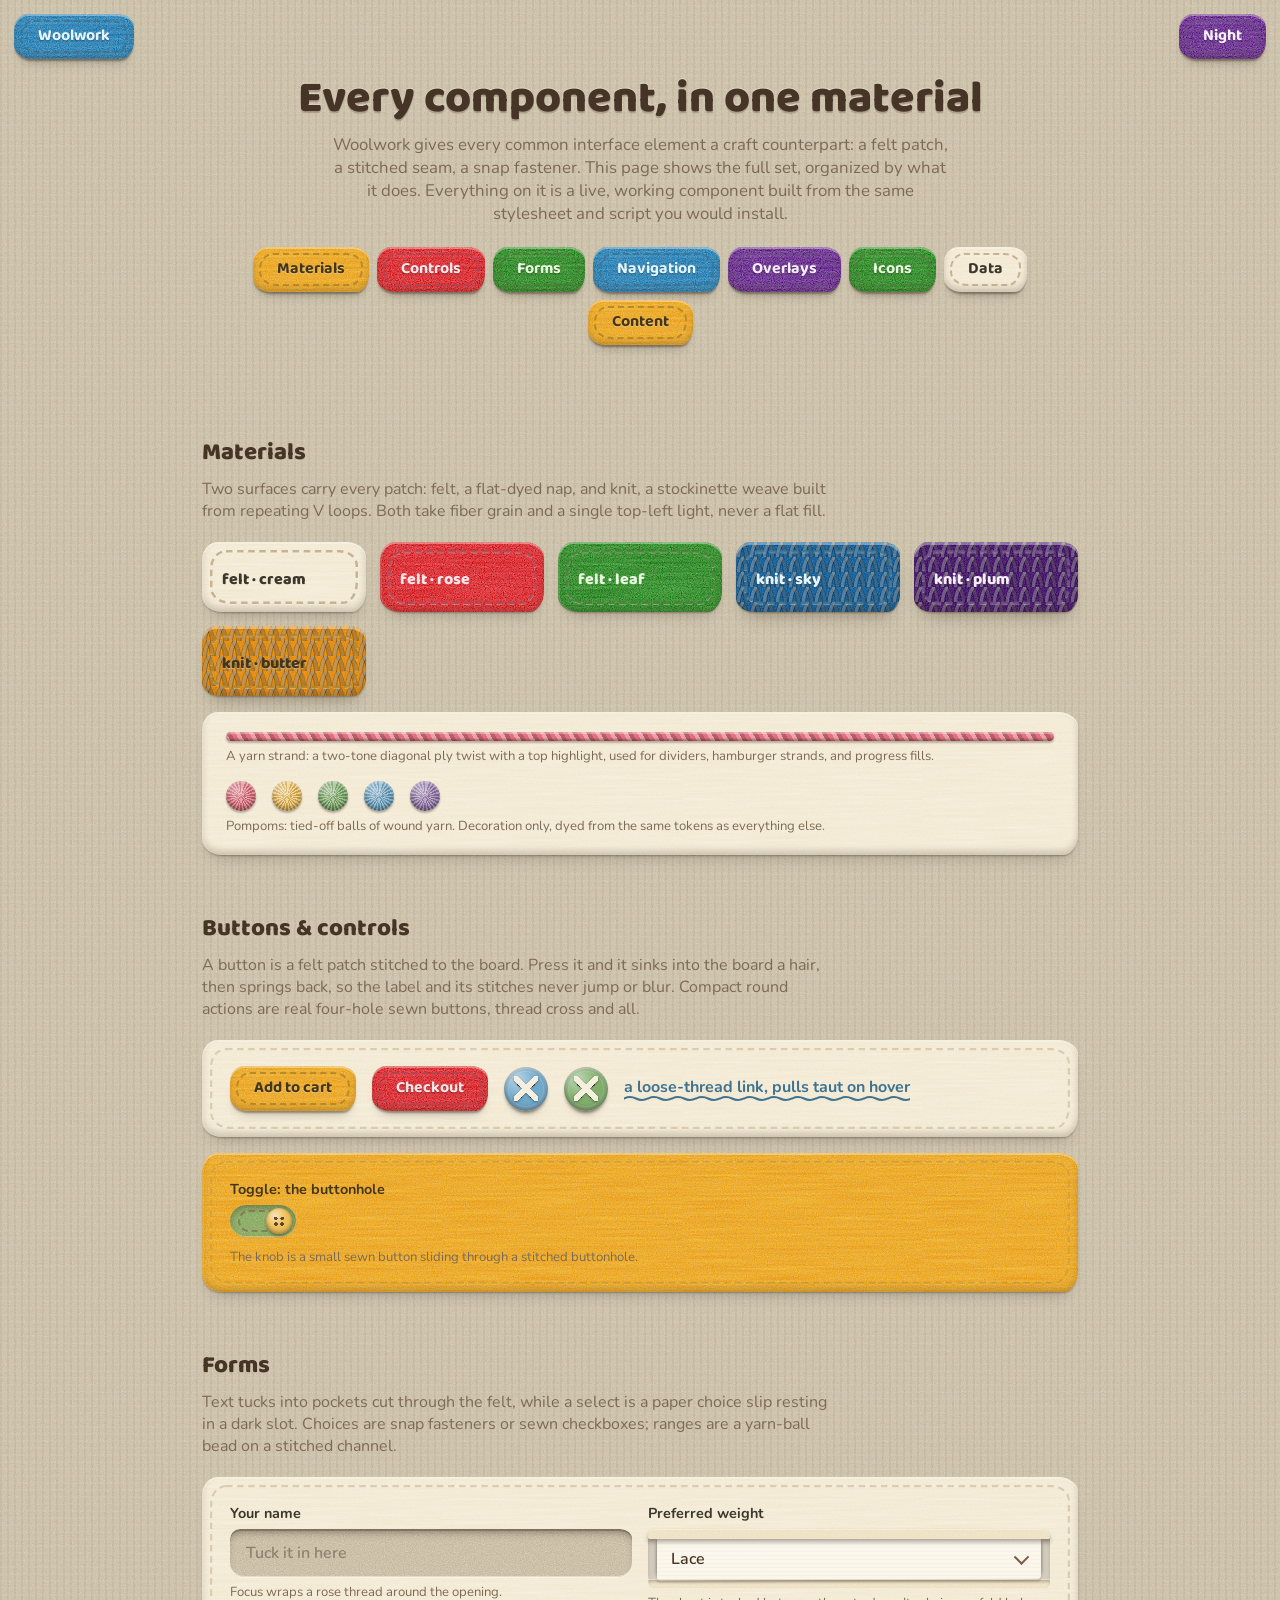
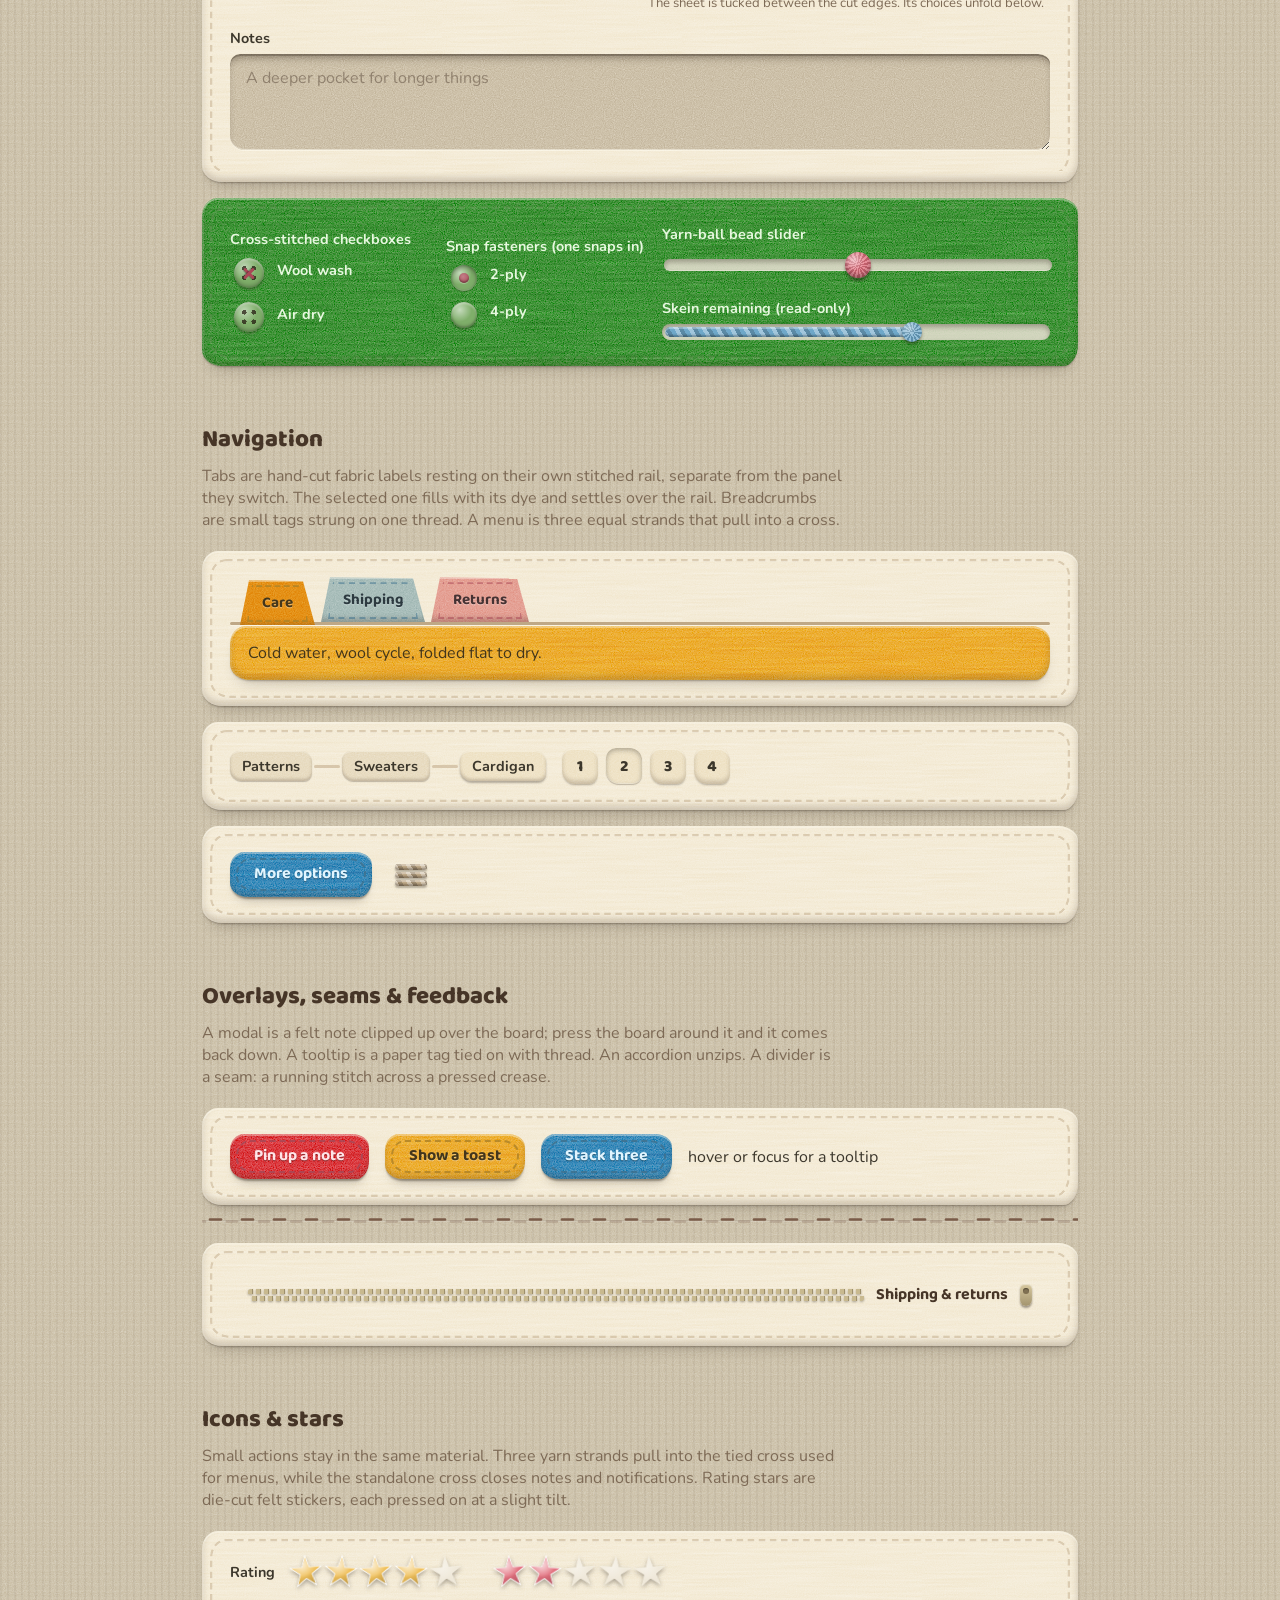
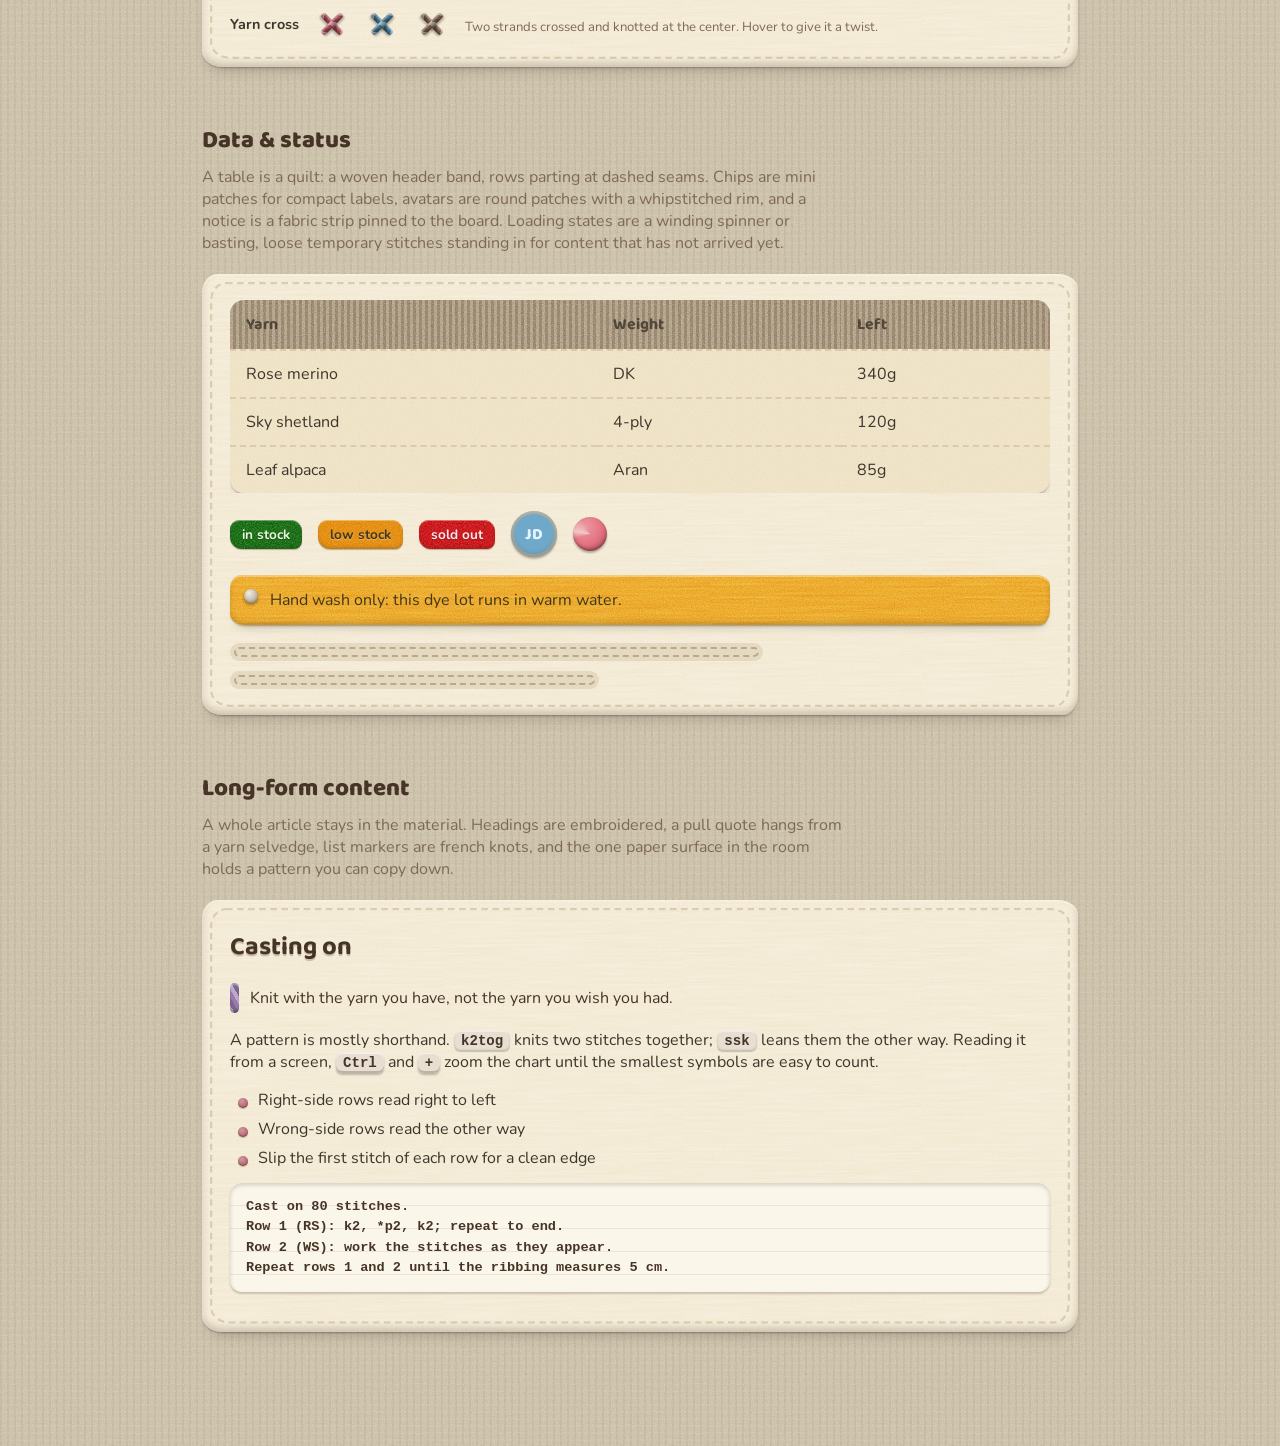
==== commit d583c4a2: "Perfect the paper select and tab rail on dev Keep Woolwork at 1.3.0 for preview review. Add the acce" ====
--- a/showcase.html
+++ b/showcase.html
@@ -115,7 +115,7 @@
           <select id="ws-yarn" class="pocket">
             <option>Lace</option><option>Fingering</option><option>DK</option><option>Aran</option>
           </select>
-          <span class="cap">The paper stays still while the native choice menu opens.</span>
+          <span class="cap">The sheet is tucked between the cut edges. Its choices unfold below.</span>
         </div>
       </div>
       <div class="row" style="margin-top:16px">
@@ -149,10 +149,10 @@
 
   <section class="section" id="navigation">
     <h2 class="sew">Navigation</h2>
-    <p class="lede sew">Tabs are felt choices sewn onto the panel; the selected one settles inward
-    inside a thread ring, without rising above the others. Breadcrumbs are small tags strung on one
-    thread. A dropdown is a slip of paper that slides out of a slot, and a menu is three strands that
-    pull into a tied cross.</p>
+    <p class="lede sew">Tabs are hand-cut fabric labels resting on their own stitched rail, separate
+    from the panel they switch. The selected one fills with its dye and settles over the rail.
+    Breadcrumbs are small tags strung on one thread. A menu is three equal strands that pull into a
+    cross.</p>
     <div class="stage felt stitch sew" style="--c:var(--cream);--t:var(--thread-cream)">
       <div class="tabs" role="tablist">
         <button type="button" role="tab" id="ws-t1" aria-selected="true" aria-controls="ws-p1" style="--c:var(--butter);--t:var(--thread-butter)">Care</button>
--- a/woolwork.css
+++ b/woolwork.css
@@ -321,33 +321,27 @@
   opacity:0;transition:opacity .2s}
 [data-tip]:hover::after,[data-tip]:focus-visible::after{opacity:1;translate:-50% 0}
 [data-tip]:hover::before,[data-tip]:focus-visible::before{opacity:1}
-/* ---------- HAMBURGER: three strands of yarn; open pulls them into a tied cross ---------- */
+/* ---------- HAMBURGER: three equal strands of yarn; open pulls them into a cross ---------- */
 .strands{width:46px;height:44px;border:0;cursor:pointer;background:transparent;position:relative;padding:0}
-.strands .yarn{position:absolute;left:8px;right:8px;height:4px;transition:translate .45s var(--spring),rotate .45s var(--spring),opacity .3s}
-.strands .yarn:nth-child(1){top:12px}
-.strands .yarn:nth-child(2){top:20px}
-.strands .yarn:nth-child(3){top:28px}
+.strands .yarn{position:absolute;left:7px;right:7px;height:6px;transition:translate .45s var(--spring),rotate .45s var(--spring),opacity .3s}
+.strands .yarn:nth-child(1){top:11px}
+.strands .yarn:nth-child(2){top:19px}
+.strands .yarn:nth-child(3){top:27px}
 .strands[aria-expanded="true"] .yarn:nth-child(1){translate:0 8px;rotate:45deg}
 .strands[aria-expanded="true"] .yarn:nth-child(2){opacity:0;translate:-8px 0}
 .strands[aria-expanded="true"] .yarn:nth-child(3){translate:0 -8px;rotate:-45deg}
-.strands::after{content:"";position:absolute;left:20px;top:18px;width:6px;height:6px;border-radius:50%;
-  background:var(--c,var(--cocoa));box-shadow:inset 0 1px 1px rgba(255,255,255,.3),0 1px 1px rgba(30,20,12,.3);
-  opacity:0;transition:opacity .2s .12s}
-.strands[aria-expanded="true"]::after{opacity:1}
 .strands:focus-visible{outline:3px dashed var(--thread-sky);outline-offset:2px;border-radius:8px}
 /* ---------- YARN CROSS: two strands tied into an X ----------
    The exact stringy look the hamburger settles into, as a standalone piece:
    two ply-twisted .yarn strands crossed. Use as a close/dismiss control or a
    decorative X. Dye the strands with --c like any yarn. ---------- */
 .yarn-x{width:34px;height:34px;border:0;cursor:pointer;background:transparent;position:relative;padding:0;flex:none;
-  transition:rotate .4s var(--spring),translate .12s ease-out}
-.yarn-x .yarn{position:absolute;left:4px;right:4px;top:calc(50% - 2px);height:4px}
+  transition:rotate .4s var(--spring)}
+.yarn-x .yarn{position:absolute;left:3px;right:3px;top:calc(50% - 3px);height:6px}
 .yarn-x .yarn:nth-child(1){rotate:45deg}
 .yarn-x .yarn:nth-child(2){rotate:-45deg}
-.yarn-x::after{content:"";position:absolute;left:14px;top:14px;width:6px;height:6px;border-radius:50%;
-  background:var(--c,var(--cocoa));box-shadow:inset 0 1px 1px rgba(255,255,255,.3),0 1px 1px rgba(30,20,12,.3)}
 .yarn-x:hover{rotate:90deg}
-.yarn-x:active{translate:0 1.5px}
+.yarn-x:active{scale:.92}
 .yarn-x:focus-visible{outline:3px dashed var(--thread-sky);outline-offset:2px;border-radius:8px}
 /* ---------- TOAST: notes tacked to the board corner, stacked in a tray ----------
    The kit appends toasts to one fixed .toast-tray so they stack in a column
@@ -375,7 +369,7 @@
 .snap-radio:checked::after{opacity:1;transform:scale(1)}
 .snap-radio:active{translate:0 1.5px}
 .snap-radio:focus-visible{outline:3px dashed var(--thread-sky);outline-offset:2px}
-/* ---------- SELECT: a paper choice slip tucked into a dark felt slot ---------- */
+/* ---------- SELECT FALLBACK: native paper slip when JavaScript is absent ---------- */
 select.pocket{appearance:none;cursor:pointer;padding:12px 42px 12px 16px;border-radius:3px 2px 4px 3px;
   background-color:var(--paper);
   background-image:url("data:image/svg+xml;utf8,<svg xmlns='http://www.w3.org/2000/svg' width='16' height='12'><path d='M2 2 L8 8 L14 2' fill='none' stroke='%237a5c49' stroke-width='2.4' stroke-linecap='round' stroke-linejoin='round'/></svg>"),
@@ -388,20 +382,72 @@
 select.pocket:focus{box-shadow:-8px 0 8px -7px rgba(30,18,10,.65),8px 0 8px -7px rgba(30,18,10,.65),
   inset 0 1px 0 rgba(255,255,255,.8),inset 0 -1px 0 rgba(122,92,73,.16),
   0 0 0 3px color-mix(in srgb,var(--rose) 40%,transparent)}
+/* JavaScript wraps the real select in a felt cutout. The paper sits behind the
+   upper lip and in front of the lower lip, then unfolds into concertina folds. */
+.select-slot{position:relative;width:100%;min-width:0;padding:7px 9px 8px;isolation:isolate;
+  border-radius:9px 12px 10px 13px;background:color-mix(in srgb,var(--c,var(--cream)) 72%,black 12%);
+  box-shadow:inset 0 7px 8px -4px rgba(30,18,10,.62),inset 0 -3px 3px rgba(255,252,242,.28)}
+.select-slot[data-open="true"]{z-index:63}
+.select-slot::before,.select-slot::after{content:"";position:absolute;left:0;right:0;pointer-events:none;
+  background-color:var(--c,var(--cream));background-image:var(--grain);background-size:140px 140px;background-blend-mode:overlay}
+.select-slot::before{top:0;height:10px;z-index:4;border-radius:9px 12px 2px 2px;
+  box-shadow:0 3px 4px rgba(30,18,10,.34),inset 0 1px 0 var(--hi)}
+.select-slot::after{bottom:0;height:8px;z-index:1;border-radius:2px 2px 10px 13px;
+  box-shadow:inset 0 2px 3px rgba(30,18,10,.25),0 -1px 0 rgba(255,252,242,.24)}
+.select-slot select.pocket{position:absolute;inset:0;width:100%;height:100%;opacity:0;pointer-events:none}
+.paper-choice{position:relative;z-index:2;display:flex;align-items:center;justify-content:space-between;gap:12px;
+  width:100%;min-height:44px;padding:12px 14px 10px;border:0;cursor:pointer;text-align:left;color:var(--ink);
+  font:600 1rem var(--font-body);border-radius:2px 3px 4px 2px;rotate:-.12deg;
+  background-color:var(--paper);background-image:repeating-linear-gradient(0deg,rgba(122,92,73,.035) 0 1px,transparent 1px 4px),
+    linear-gradient(180deg,color-mix(in srgb,var(--paper) 90%,white),var(--paper));
+  box-shadow:inset 0 1px 0 rgba(255,255,255,.82),inset 0 -1px 0 rgba(122,92,73,.17),
+    -5px 0 5px -5px rgba(30,18,10,.5),5px 0 5px -5px rgba(30,18,10,.5),0 2px 2px rgba(30,20,12,.18)}
+.paper-choice::after{content:"";width:9px;height:9px;flex:none;border-right:2px solid var(--cocoa);
+  border-bottom:2px solid var(--cocoa);rotate:45deg;translate:0 -2px;transition:rotate .35s var(--spring),translate .35s var(--spring)}
+.select-slot[data-open="true"] .paper-choice::after{rotate:225deg;translate:0 3px}
+.paper-choice:focus-visible{outline:3px dashed var(--thread-sky);outline-offset:4px}
+.paper-folds{position:absolute;left:9px;right:9px;top:calc(100% - 9px);z-index:62;perspective:700px;
+  pointer-events:none;visibility:hidden;transform-style:preserve-3d;transition:visibility 0s .45s}
+.select-slot[data-open="true"] .paper-folds{pointer-events:auto;visibility:visible;transition-delay:0s}
+.paper-option{position:relative;display:block;width:100%;padding:10px 14px;border:0;cursor:pointer;text-align:left;
+  color:var(--ink);font:600 .95rem var(--font-body);background-color:var(--paper);
+  background-image:linear-gradient(180deg,rgba(255,255,255,.5),transparent 42%,rgba(122,92,73,.08)),
+    repeating-linear-gradient(0deg,rgba(122,92,73,.035) 0 1px,transparent 1px 4px);
+  clip-path:polygon(0 0,100% 0,98.5% 50%,100% 100%,0 100%,1.5% 50%);
+  box-shadow:inset 0 1px 0 rgba(255,255,255,.74),inset 0 -1px 0 rgba(122,92,73,.25),0 2px 3px rgba(30,20,12,.2);
+  transform-origin:50% 0;transform:translateY(calc(var(--fold) * -9px)) rotateX(var(--fold-angle));opacity:0;
+  transition:transform .42s var(--spring),opacity .18s ease}
+.paper-option:nth-child(odd){background-image:linear-gradient(174deg,rgba(255,255,255,.66) 0 47%,rgba(122,92,73,.12) 52% 100%),
+  repeating-linear-gradient(0deg,rgba(122,92,73,.035) 0 1px,transparent 1px 4px)}
+.paper-option:nth-child(even){background-image:linear-gradient(186deg,rgba(122,92,73,.11) 0 48%,rgba(255,255,255,.62) 53% 100%),
+  repeating-linear-gradient(0deg,rgba(122,92,73,.035) 0 1px,transparent 1px 4px)}
+.select-slot[data-open="true"] .paper-option{transform:translateY(0) rotateX(var(--rest-angle));opacity:1;
+  transition-delay:var(--fold-delay)}
+.paper-option[aria-selected="true"]{font-weight:800;
+  background-color:color-mix(in srgb,var(--paper) 70%,var(--butter));
+  box-shadow:inset 4px 0 0 var(--thread-butter),inset 0 1px 0 rgba(255,255,255,.74),inset 0 -1px 0 rgba(122,92,73,.25)}
+.paper-option[data-active="true"],.paper-option:hover{box-shadow:inset 4px 0 0 var(--thread-sky),
+  inset 0 1px 0 rgba(255,255,255,.74),inset 0 -1px 0 rgba(122,92,73,.25),0 2px 3px rgba(30,20,12,.2)}
 textarea.pocket{min-height:96px;resize:vertical;font:inherit}
-/* ---------- TABS: same-plane felt choices, with the selected one sewn down ----------
-   Every tab stays on the panel instead of rising above it. Selection is shown
-   by full dye, an inset settle, and a thread ring. */
-.tabs{display:flex;gap:8px;padding:0 0 12px;flex-wrap:wrap}
+/* ---------- TABS: hand-cut fabric tabs resting on their own stitched rail ----------
+   They keep the familiar tab silhouette without growing out of the content panel. */
+.tabs{position:relative;display:flex;align-items:flex-end;gap:6px;padding:0 10px 4px;overflow-x:auto;overflow-y:hidden;
+  scrollbar-width:none}
+.tabs::-webkit-scrollbar{display:none}
+.tabs::after{content:"";position:absolute;left:0;right:0;bottom:1px;height:3px;border-radius:2px;
+  background:var(--t,var(--thread-sky));box-shadow:0 1px 0 rgba(255,252,242,.45)}
 .tabs>button{border:0;cursor:pointer;color:var(--ink);font:700 .95rem var(--font-display);
-  padding:9px 18px;border-radius:10px 13px 9px 12px;translate:none;
-  background-color:color-mix(in srgb,var(--c,var(--cream)) 55%,var(--board));
+  position:relative;z-index:1;flex:0 0 auto;padding:11px clamp(10px,2vw,22px) 10px;translate:none;
+  clip-path:polygon(9px 0,calc(100% - 12px) 1px,100% 100%,0 100%);
+  background-color:color-mix(in srgb,var(--c,var(--cream)) 30%,var(--cream));
   background-image:var(--grain);background-size:140px 140px;background-blend-mode:overlay;
-  box-shadow:inset 0 2px 0 rgba(255,252,242,.2),inset 0 -3px 5px rgba(30,18,10,.2),0 1px 1px rgba(30,20,12,.18);
+  box-shadow:inset 0 2px 0 rgba(255,252,242,.35),inset 0 -4px 5px rgba(30,18,10,.2);
   transition:background-color .25s,box-shadow .25s,translate .35s var(--spring)}
-.tabs>button[aria-selected="true"]{background-color:var(--c,var(--cream));translate:0 1px;
-  box-shadow:inset 0 3px 6px rgba(30,18,10,.28),inset 0 -1px 0 rgba(255,252,242,.28),
-    inset 0 0 0 2px var(--t,var(--cocoa)),0 1px 0 rgba(255,252,242,.2)}
+.tabs>button::after{content:"";position:absolute;inset:5px 7px 3px;border:2px dashed var(--t,var(--thread-cream));
+  clip-path:polygon(5px 0,calc(100% - 6px) 0,100% 100%,0 100%);opacity:.52}
+.tabs>button[aria-selected="true"]{z-index:2;background-color:var(--c,var(--cream));translate:0 3px;
+  box-shadow:inset 0 2px 0 var(--hi),inset 0 -3px 5px var(--lo)}
+.tabs>button[aria-selected="true"]::after{opacity:.88}
 .tabs>button:focus-visible{outline:3px dashed var(--thread-sky);outline-offset:2px}
 .tab-panel[hidden]{display:none}
 /* ---------- BREADCRUMBS: tags strung on one thread ---------- */
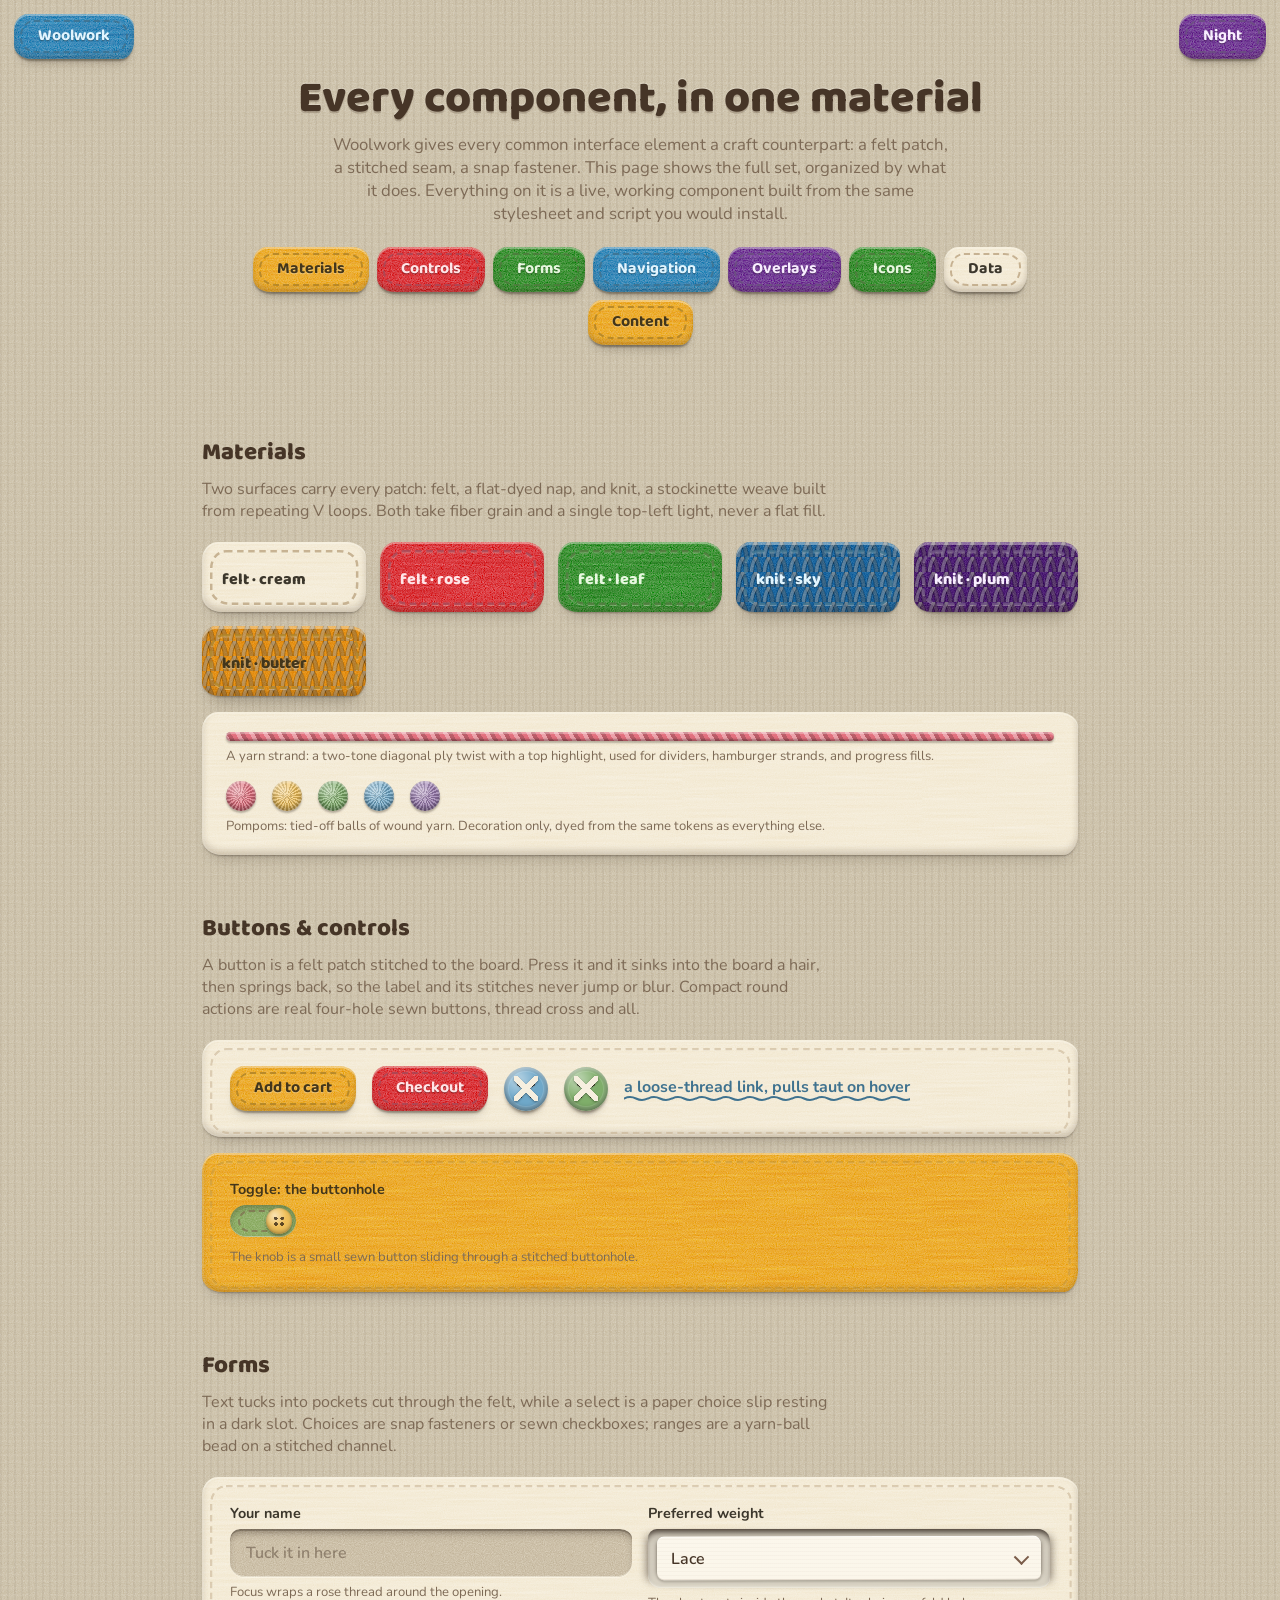
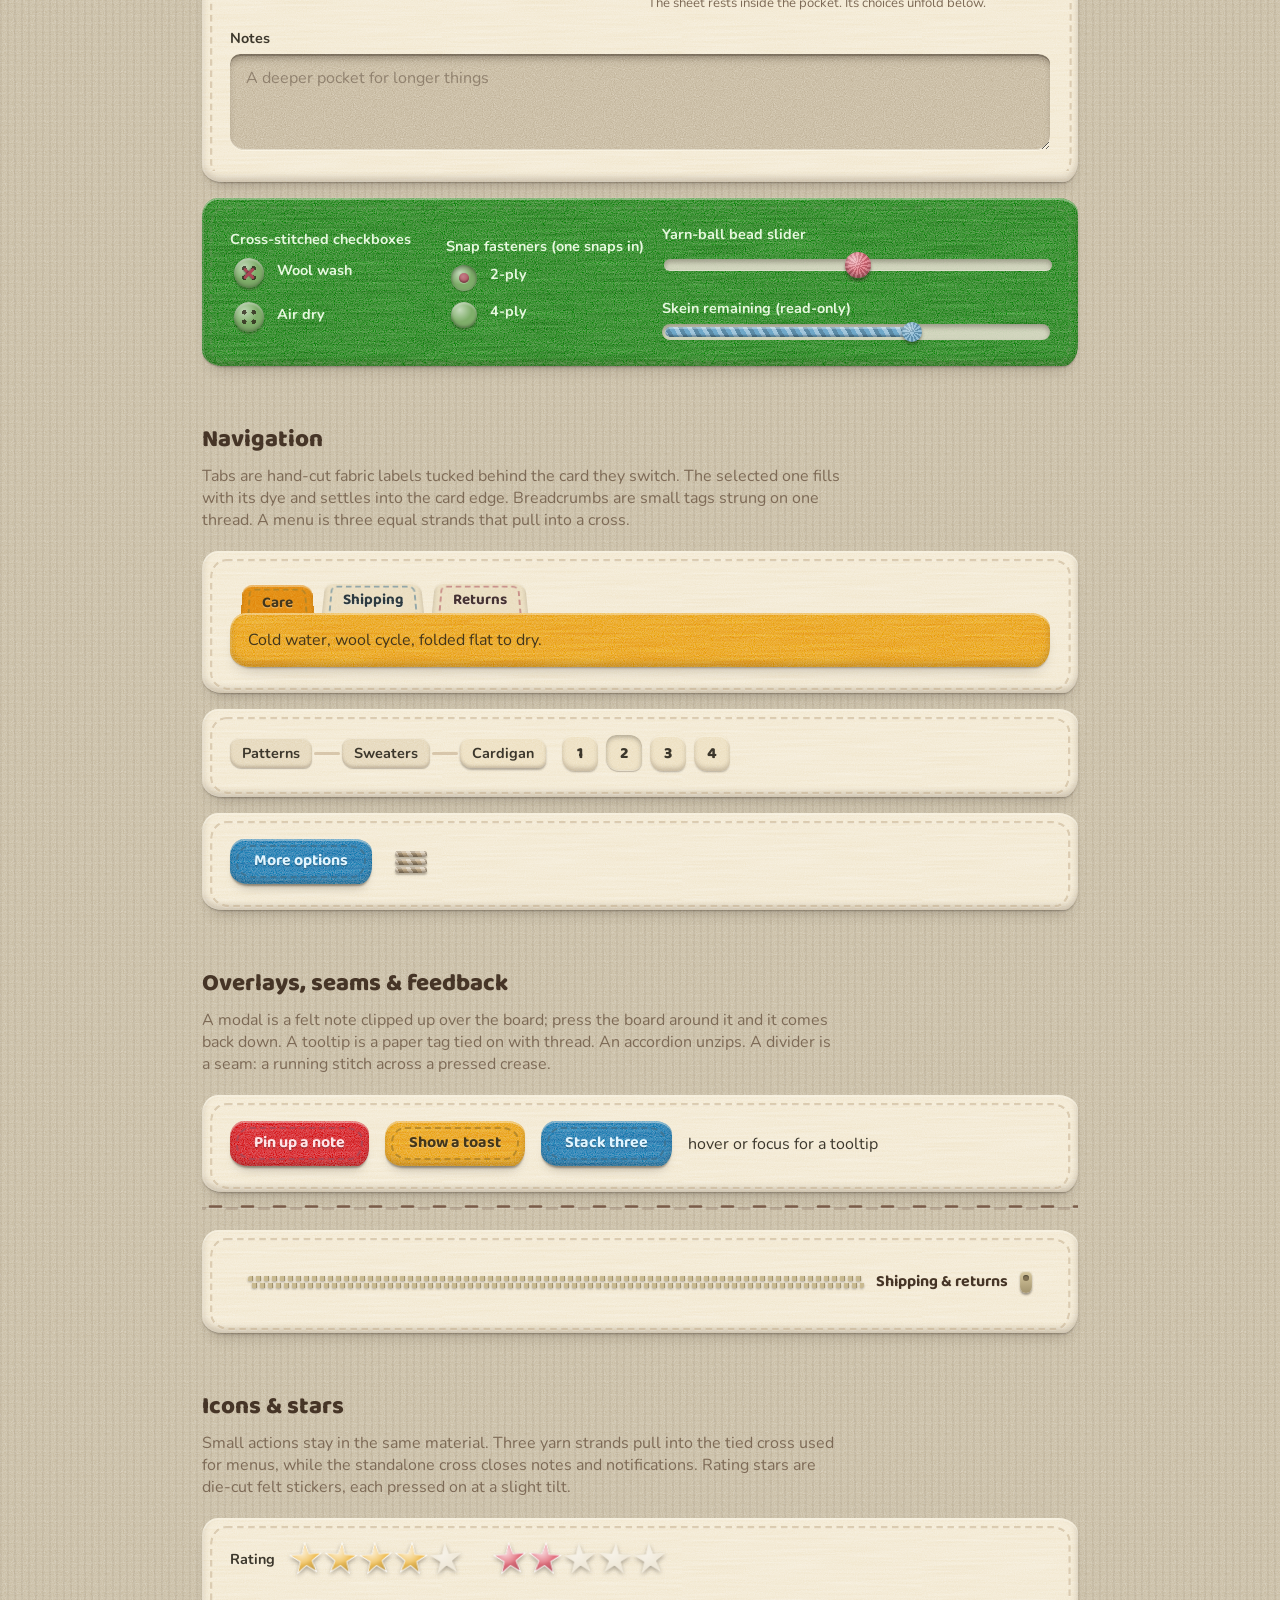
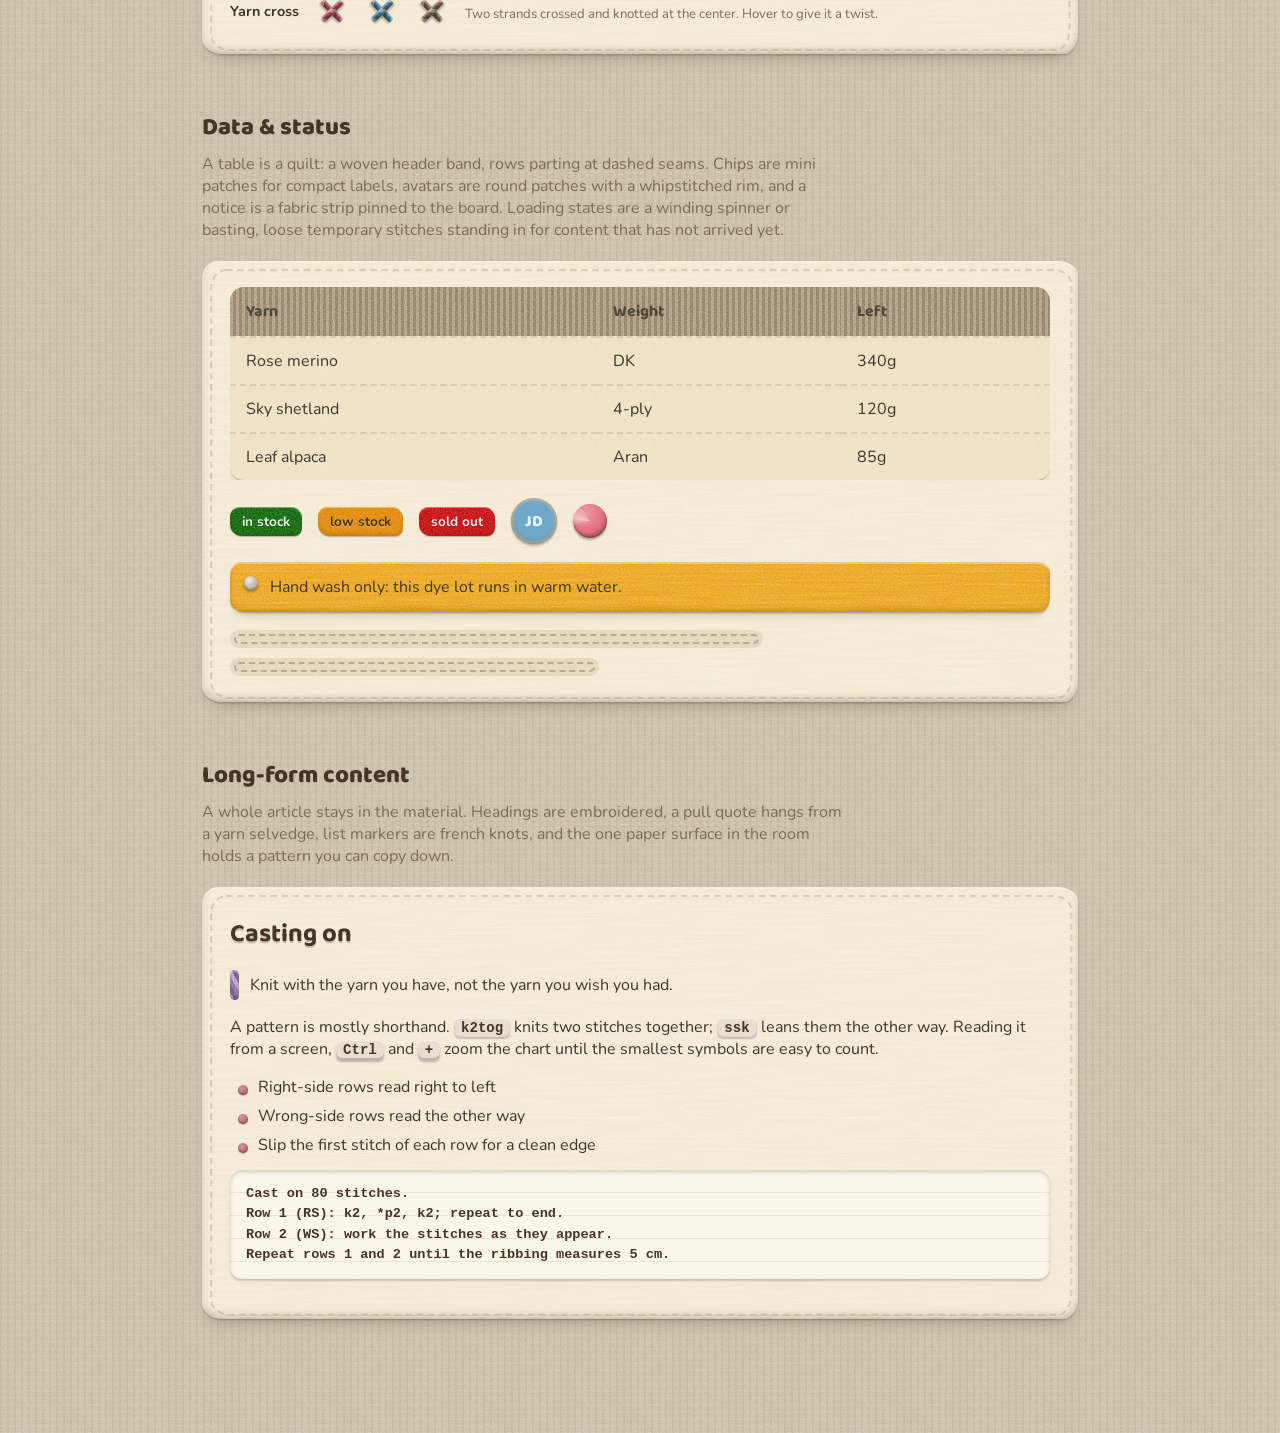
==== commit 3da50301: "Perfect accordion pocket and tucked tabs" ====
--- a/showcase.html
+++ b/showcase.html
@@ -115,7 +115,7 @@
           <select id="ws-yarn" class="pocket">
             <option>Lace</option><option>Fingering</option><option>DK</option><option>Aran</option>
           </select>
-          <span class="cap">The sheet is tucked between the cut edges. Its choices unfold below.</span>
+          <span class="cap">The sheet rests inside the pocket. Its choices unfold below.</span>
         </div>
       </div>
       <div class="row" style="margin-top:16px">
@@ -149,8 +149,8 @@
 
   <section class="section" id="navigation">
     <h2 class="sew">Navigation</h2>
-    <p class="lede sew">Tabs are hand-cut fabric labels resting on their own stitched rail, separate
-    from the panel they switch. The selected one fills with its dye and settles over the rail.
+    <p class="lede sew">Tabs are hand-cut fabric labels tucked behind the card they switch.
+    The selected one fills with its dye and settles into the card edge.
     Breadcrumbs are small tags strung on one thread. A menu is three equal strands that pull into a
     cross.</p>
     <div class="stage felt stitch sew" style="--c:var(--cream);--t:var(--thread-cream)">
--- a/woolwork.css
+++ b/woolwork.css
@@ -323,13 +323,13 @@
 [data-tip]:hover::before,[data-tip]:focus-visible::before{opacity:1}
 /* ---------- HAMBURGER: three equal strands of yarn; open pulls them into a cross ---------- */
 .strands{width:46px;height:44px;border:0;cursor:pointer;background:transparent;position:relative;padding:0}
-.strands .yarn{position:absolute;left:7px;right:7px;height:6px;transition:translate .45s var(--spring),rotate .45s var(--spring),opacity .3s}
+.strands .yarn{position:absolute;left:7px;right:7px;height:6px;transition:translate .45s var(--spring),rotate .45s var(--spring),scale .45s var(--spring),opacity .3s}
 .strands .yarn:nth-child(1){top:11px}
 .strands .yarn:nth-child(2){top:19px}
 .strands .yarn:nth-child(3){top:27px}
-.strands[aria-expanded="true"] .yarn:nth-child(1){translate:0 8px;rotate:45deg}
+.strands[aria-expanded="true"] .yarn:nth-child(1){translate:0 8px;rotate:45deg;scale:1.2 1}
 .strands[aria-expanded="true"] .yarn:nth-child(2){opacity:0;translate:-8px 0}
-.strands[aria-expanded="true"] .yarn:nth-child(3){translate:0 -8px;rotate:-45deg}
+.strands[aria-expanded="true"] .yarn:nth-child(3){translate:0 -8px;rotate:-45deg;scale:1.2 1}
 .strands:focus-visible{outline:3px dashed var(--thread-sky);outline-offset:2px;border-radius:8px}
 /* ---------- YARN CROSS: two strands tied into an X ----------
    The exact stringy look the hamburger settles into, as a standalone piece:
@@ -382,22 +382,22 @@
 select.pocket:focus{box-shadow:-8px 0 8px -7px rgba(30,18,10,.65),8px 0 8px -7px rgba(30,18,10,.65),
   inset 0 1px 0 rgba(255,255,255,.8),inset 0 -1px 0 rgba(122,92,73,.16),
   0 0 0 3px color-mix(in srgb,var(--rose) 40%,transparent)}
-/* JavaScript wraps the real select in a felt cutout. The paper sits behind the
-   upper lip and in front of the lower lip, then unfolds into concertina folds. */
+/* JavaScript wraps the real select in one felt pocket. The choice sheet rests
+   inside its cut edge, then unfolds into opaque concertina paper below. */
 .select-slot{position:relative;width:100%;min-width:0;padding:7px 9px 8px;isolation:isolate;
-  border-radius:9px 12px 10px 13px;background:color-mix(in srgb,var(--c,var(--cream)) 72%,black 12%);
-  box-shadow:inset 0 7px 8px -4px rgba(30,18,10,.62),inset 0 -3px 3px rgba(255,252,242,.28)}
+  border-radius:9px 12px 10px 13px;background:color-mix(in srgb,var(--c,var(--cream)) 76%,black 12%);
+  box-shadow:-8px 0 8px -7px rgba(30,18,10,.56),8px 0 8px -7px rgba(30,18,10,.56),
+    inset 0 7px 8px -4px rgba(30,18,10,.62),inset 0 -2px 2px rgba(255,252,242,.3)}
 .select-slot[data-open="true"]{z-index:63}
-.select-slot::before,.select-slot::after{content:"";position:absolute;left:0;right:0;pointer-events:none;
-  background-color:var(--c,var(--cream));background-image:var(--grain);background-size:140px 140px;background-blend-mode:overlay}
-.select-slot::before{top:0;height:10px;z-index:4;border-radius:9px 12px 2px 2px;
-  box-shadow:0 3px 4px rgba(30,18,10,.34),inset 0 1px 0 var(--hi)}
-.select-slot::after{bottom:0;height:8px;z-index:1;border-radius:2px 2px 10px 13px;
-  box-shadow:inset 0 2px 3px rgba(30,18,10,.25),0 -1px 0 rgba(255,252,242,.24)}
+.select-slot::before{content:"";position:absolute;inset:0;z-index:3;pointer-events:none;border-radius:inherit;
+  box-shadow:inset 0 5px 5px -3px rgba(30,18,10,.48),inset 0 -1px 0 rgba(255,252,242,.3)}
+.select-slot:focus-within{box-shadow:-8px 0 8px -7px rgba(30,18,10,.56),8px 0 8px -7px rgba(30,18,10,.56),
+  inset 0 7px 8px -4px rgba(30,18,10,.62),inset 0 -2px 2px rgba(255,252,242,.3),
+  0 0 0 3px color-mix(in srgb,var(--rose) 40%,transparent)}
 .select-slot select.pocket{position:absolute;inset:0;width:100%;height:100%;opacity:0;pointer-events:none}
 .paper-choice{position:relative;z-index:2;display:flex;align-items:center;justify-content:space-between;gap:12px;
   width:100%;min-height:44px;padding:12px 14px 10px;border:0;cursor:pointer;text-align:left;color:var(--ink);
-  font:600 1rem var(--font-body);border-radius:2px 3px 4px 2px;rotate:-.12deg;
+  font:600 1rem var(--font-body);border-radius:7px 8px 6px 7px;rotate:-.12deg;
   background-color:var(--paper);background-image:repeating-linear-gradient(0deg,rgba(122,92,73,.035) 0 1px,transparent 1px 4px),
     linear-gradient(180deg,color-mix(in srgb,var(--paper) 90%,white),var(--paper));
   box-shadow:inset 0 1px 0 rgba(255,255,255,.82),inset 0 -1px 0 rgba(122,92,73,.17),
@@ -405,50 +405,55 @@
 .paper-choice::after{content:"";width:9px;height:9px;flex:none;border-right:2px solid var(--cocoa);
   border-bottom:2px solid var(--cocoa);rotate:45deg;translate:0 -2px;transition:rotate .35s var(--spring),translate .35s var(--spring)}
 .select-slot[data-open="true"] .paper-choice::after{rotate:225deg;translate:0 3px}
-.paper-choice:focus-visible{outline:3px dashed var(--thread-sky);outline-offset:4px}
+.paper-choice:focus-visible{outline:0}
 .paper-folds{position:absolute;left:9px;right:9px;top:calc(100% - 9px);z-index:62;perspective:700px;
-  pointer-events:none;visibility:hidden;transform-style:preserve-3d;transition:visibility 0s .45s}
+  pointer-events:none;visibility:hidden;transform-style:preserve-3d;border-radius:0 0 7px 9px;overflow:hidden;isolation:isolate;
+  box-shadow:0 10px 14px -10px rgba(30,20,12,.45);transition:visibility 0s .65s}
+.paper-folds::before{content:"";position:absolute;inset:0;z-index:0;transform:scaleY(0);transform-origin:50% 0;
+  border-radius:inherit;background-color:var(--paper);background-image:repeating-linear-gradient(0deg,
+    rgba(122,92,73,.035) 0 1px,transparent 1px 4px);transition:transform .42s var(--spring) 180ms}
 .select-slot[data-open="true"] .paper-folds{pointer-events:auto;visibility:visible;transition-delay:0s}
-.paper-option{position:relative;display:block;width:100%;padding:10px 14px;border:0;cursor:pointer;text-align:left;
+.select-slot[data-open="true"] .paper-folds::before{transform:scaleY(1);transition-delay:45ms}
+.paper-option{position:relative;z-index:1;display:block;width:100%;padding:10px 14px;border:0;cursor:pointer;text-align:left;
   color:var(--ink);font:600 .95rem var(--font-body);background-color:var(--paper);
   background-image:linear-gradient(180deg,rgba(255,255,255,.5),transparent 42%,rgba(122,92,73,.08)),
     repeating-linear-gradient(0deg,rgba(122,92,73,.035) 0 1px,transparent 1px 4px);
-  clip-path:polygon(0 0,100% 0,98.5% 50%,100% 100%,0 100%,1.5% 50%);
   box-shadow:inset 0 1px 0 rgba(255,255,255,.74),inset 0 -1px 0 rgba(122,92,73,.25),0 2px 3px rgba(30,20,12,.2);
-  transform-origin:50% 0;transform:translateY(calc(var(--fold) * -9px)) rotateX(var(--fold-angle));opacity:0;
-  transition:transform .42s var(--spring),opacity .18s ease}
+  transform-origin:50% 0;transform:translateY(calc(var(--fold) * -9px)) rotateX(var(--fold-angle));
+  transition:transform .42s var(--spring) var(--fold-close-delay)}
 .paper-option:nth-child(odd){background-image:linear-gradient(174deg,rgba(255,255,255,.66) 0 47%,rgba(122,92,73,.12) 52% 100%),
   repeating-linear-gradient(0deg,rgba(122,92,73,.035) 0 1px,transparent 1px 4px)}
 .paper-option:nth-child(even){background-image:linear-gradient(186deg,rgba(122,92,73,.11) 0 48%,rgba(255,255,255,.62) 53% 100%),
   repeating-linear-gradient(0deg,rgba(122,92,73,.035) 0 1px,transparent 1px 4px)}
-.select-slot[data-open="true"] .paper-option{transform:translateY(0) rotateX(var(--rest-angle));opacity:1;
-  transition-delay:var(--fold-delay)}
-.paper-option[aria-selected="true"]{font-weight:800;
-  background-color:color-mix(in srgb,var(--paper) 70%,var(--butter));
-  box-shadow:inset 4px 0 0 var(--thread-butter),inset 0 1px 0 rgba(255,255,255,.74),inset 0 -1px 0 rgba(122,92,73,.25)}
-.paper-option[data-active="true"],.paper-option:hover{box-shadow:inset 4px 0 0 var(--thread-sky),
-  inset 0 1px 0 rgba(255,255,255,.74),inset 0 -1px 0 rgba(122,92,73,.25),0 2px 3px rgba(30,20,12,.2)}
+.select-slot[data-open="true"] .paper-option{transform:translateY(0) rotateX(0);transition-delay:var(--fold-delay)}
+.paper-option-label{display:block;opacity:0;transition:opacity .1s ease var(--fold-close-delay)}
+.select-slot[data-open="true"] .paper-option-label{opacity:1;transition-delay:calc(var(--fold-delay) + 150ms)}
+.paper-option[aria-selected="true"]{font-weight:800}
+.paper-option[data-active="true"],.paper-option:hover{background-color:color-mix(in srgb,var(--paper) 92%,var(--sky));
+  box-shadow:inset 0 1px 0 rgba(255,255,255,.74),inset 0 -1px 0 rgba(122,92,73,.25),0 2px 3px rgba(30,20,12,.2)}
+.paper-option:focus-visible{outline:0}
 textarea.pocket{min-height:96px;resize:vertical;font:inherit}
-/* ---------- TABS: hand-cut fabric tabs resting on their own stitched rail ----------
-   They keep the familiar tab silhouette without growing out of the content panel. */
-.tabs{position:relative;display:flex;align-items:flex-end;gap:6px;padding:0 10px 4px;overflow-x:auto;overflow-y:hidden;
-  scrollbar-width:none}
+/* ---------- TABS: hand-cut fabric labels tucked behind their content card ---------- */
+.tabs{position:relative;z-index:1;display:flex;align-items:flex-end;gap:6px;padding:0 10px;margin-bottom:-9px;
+  overflow-x:auto;overflow-y:hidden;scrollbar-width:none}
 .tabs::-webkit-scrollbar{display:none}
-.tabs::after{content:"";position:absolute;left:0;right:0;bottom:1px;height:3px;border-radius:2px;
-  background:var(--t,var(--thread-sky));box-shadow:0 1px 0 rgba(255,252,242,.45)}
 .tabs>button{border:0;cursor:pointer;color:var(--ink);font:700 .95rem var(--font-display);
-  position:relative;z-index:1;flex:0 0 auto;padding:11px clamp(10px,2vw,22px) 10px;translate:none;
-  clip-path:polygon(9px 0,calc(100% - 12px) 1px,100% 100%,0 100%);
-  background-color:color-mix(in srgb,var(--c,var(--cream)) 30%,var(--cream));
-  background-image:var(--grain);background-size:140px 140px;background-blend-mode:overlay;
-  box-shadow:inset 0 2px 0 rgba(255,252,242,.35),inset 0 -4px 5px rgba(30,18,10,.2);
+  position:relative;z-index:1;isolation:isolate;flex:0 0 auto;padding:11px clamp(10px,2vw,22px) 10px;translate:none;
+  background:transparent;
   transition:background-color .25s,box-shadow .25s,translate .35s var(--spring)}
+.tabs>button::before{content:"";position:absolute;inset:0;z-index:-1;border-radius:10px 12px 2px 3px;
+  transform:perspective(140px) rotateX(16deg);transform-origin:50% 100%;
+  background-color:color-mix(in srgb,var(--cream) 88%,var(--board));background-image:var(--grain);
+  background-size:140px 140px;background-blend-mode:overlay;
+  box-shadow:inset 0 2px 0 rgba(255,252,242,.35),inset 0 -4px 5px rgba(30,18,10,.2)}
 .tabs>button::after{content:"";position:absolute;inset:5px 7px 3px;border:2px dashed var(--t,var(--thread-cream));
-  clip-path:polygon(5px 0,calc(100% - 6px) 0,100% 100%,0 100%);opacity:.52}
-.tabs>button[aria-selected="true"]{z-index:2;background-color:var(--c,var(--cream));translate:0 3px;
+  border-radius:6px 7px 1px 2px;transform:perspective(140px) rotateX(16deg);transform-origin:50% 100%;opacity:.52}
+.tabs>button[aria-selected="true"]{z-index:2;translate:0 3px}
+.tabs>button[aria-selected="true"]::before{background-color:var(--c,var(--cream));
   box-shadow:inset 0 2px 0 var(--hi),inset 0 -3px 5px var(--lo)}
 .tabs>button[aria-selected="true"]::after{opacity:.88}
 .tabs>button:focus-visible{outline:3px dashed var(--thread-sky);outline-offset:2px}
+.tab-panel{position:relative;z-index:2}
 .tab-panel[hidden]{display:none}
 /* ---------- BREADCRUMBS: tags strung on one thread ---------- */
 .crumbs{display:flex;align-items:center;gap:0;flex-wrap:wrap;padding:0;margin:0;list-style:none;position:relative}
@@ -635,6 +640,7 @@
 .stitch-thread path{fill:none;stroke:var(--t,var(--cocoa));stroke-width:2.5;stroke-linecap:butt;opacity:.85}
 @media (prefers-reduced-motion:reduce){
   *,*::before,*::after{animation:none!important;transition-duration:.01s!important}
+  .paper-option,.paper-option-label,.paper-folds::before{transition-delay:0s!important}
   .ww-js .sew{opacity:1;translate:none;rotate:none}
   .spinner::before{animation:none}
   .basting{animation:none;opacity:.7}
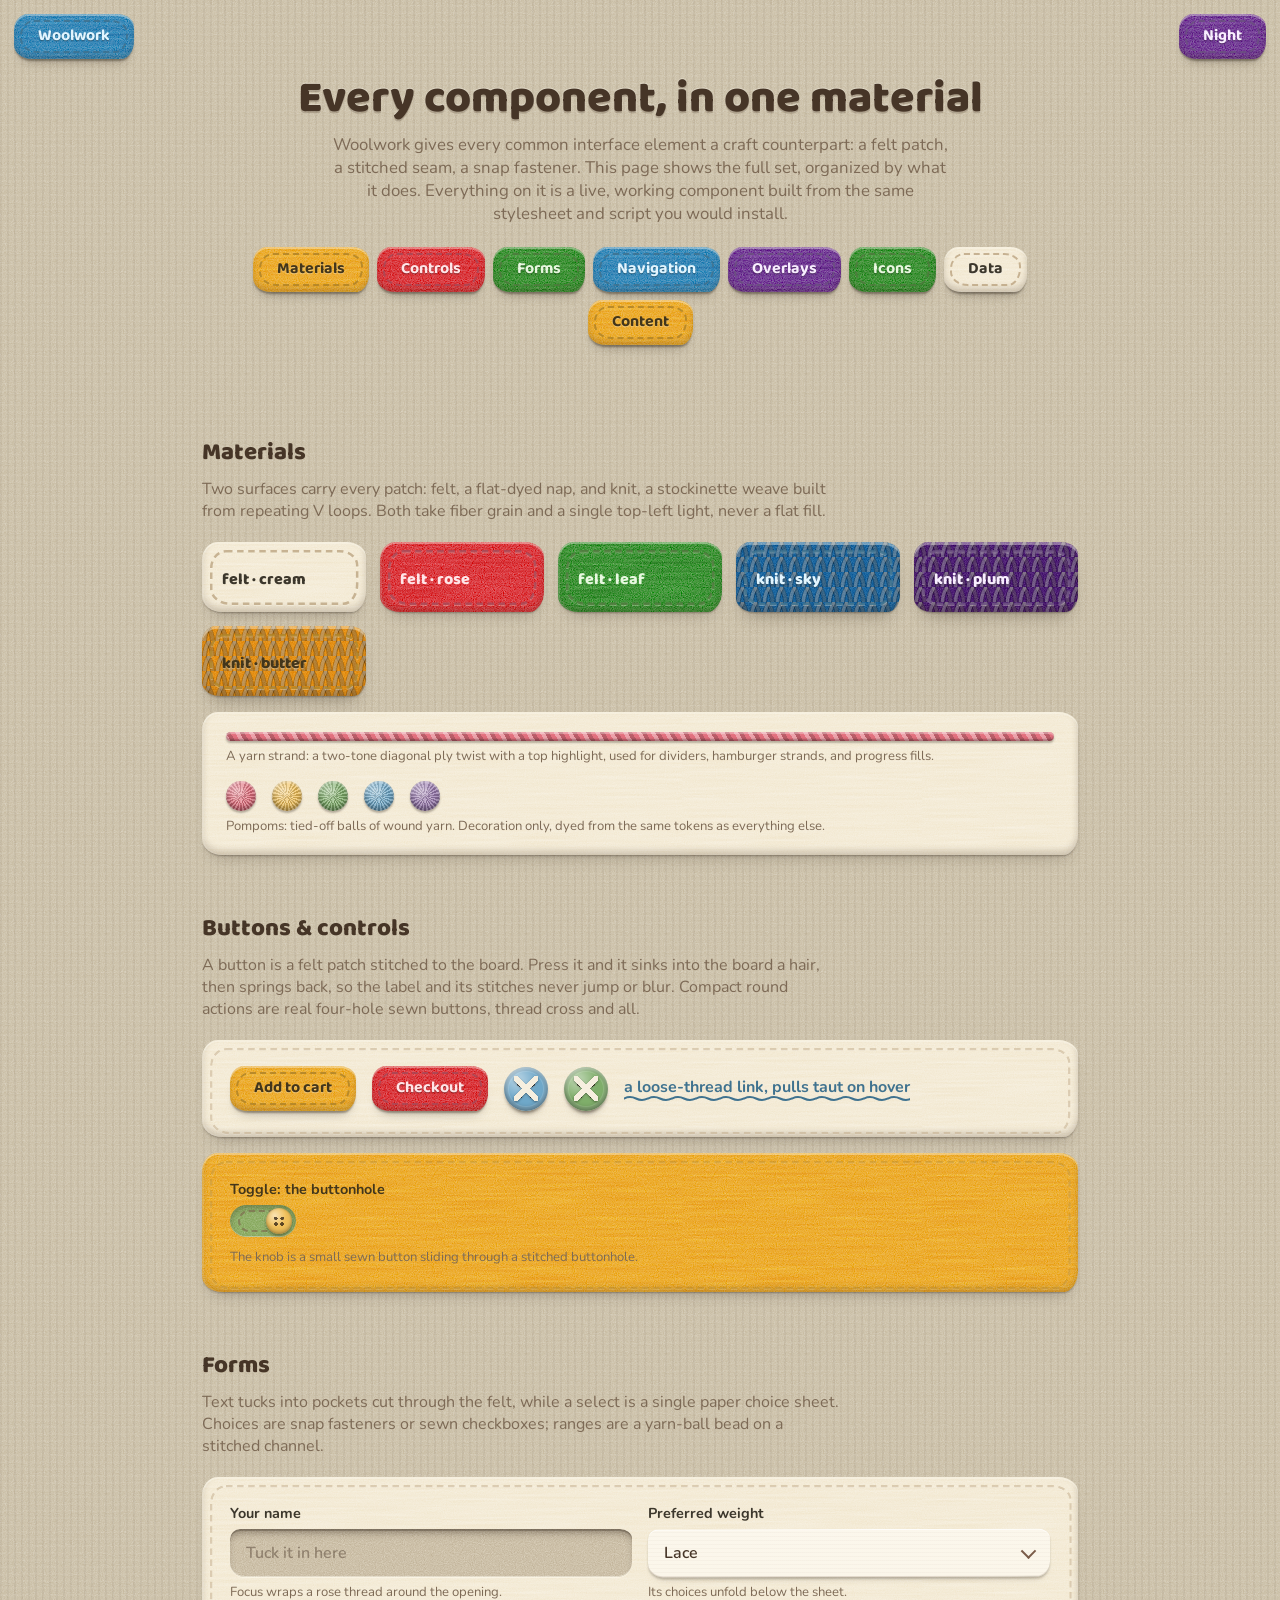
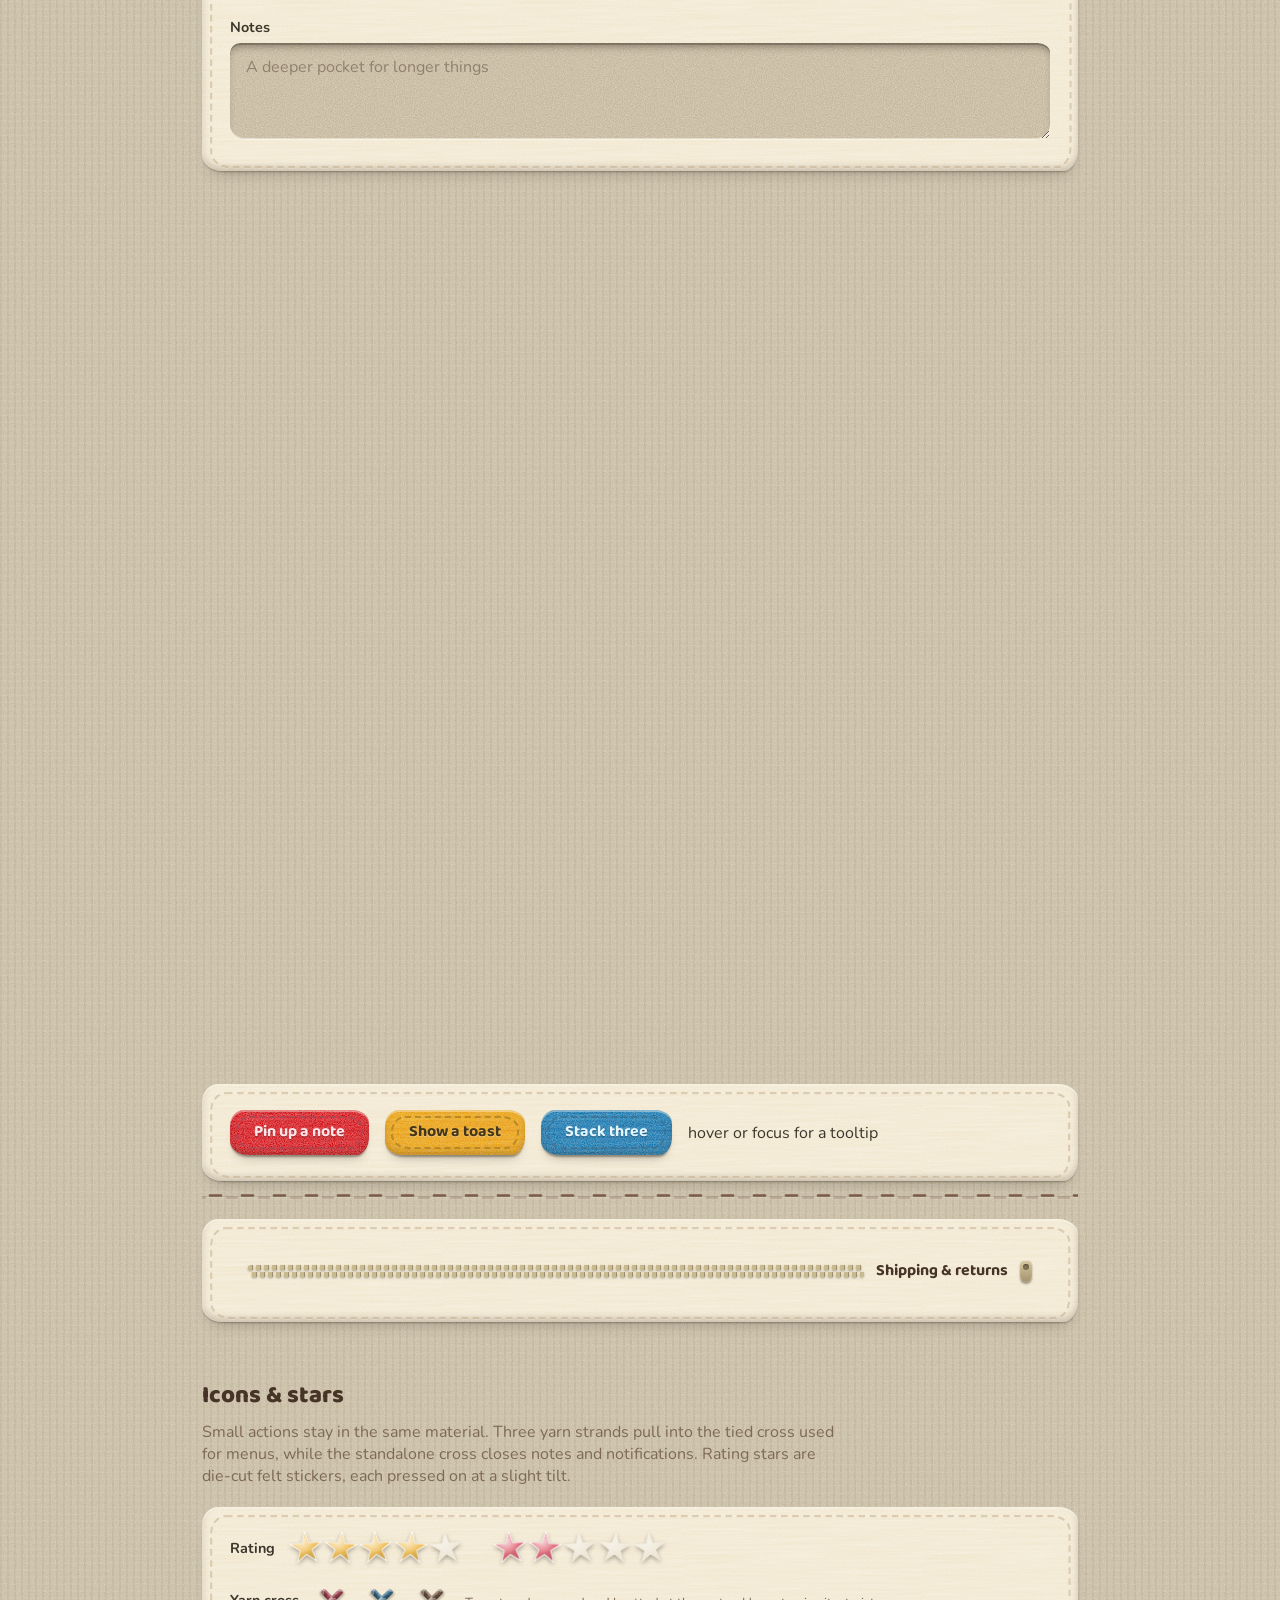
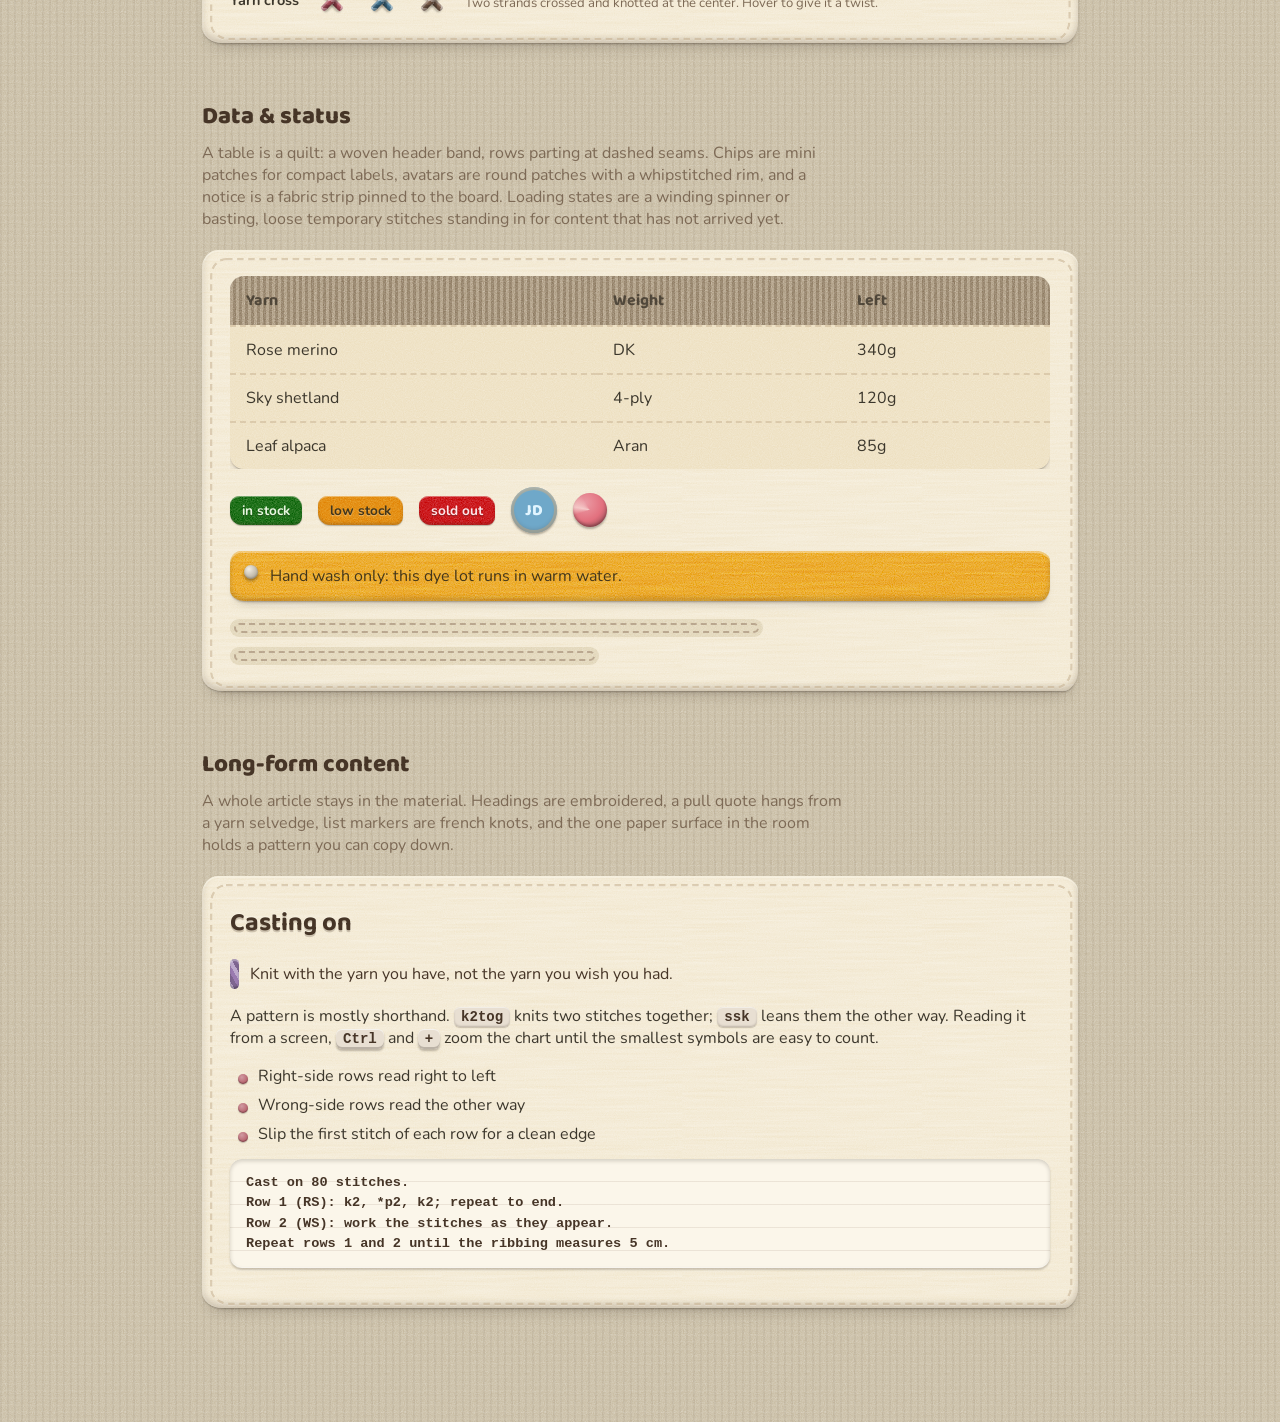
==== commit 62114377: "Install SSB and simplify the paper select" ====
--- a/showcase.html
+++ b/showcase.html
@@ -100,8 +100,8 @@
 
   <section class="section" id="forms">
     <h2 class="sew">Forms</h2>
-    <p class="lede sew">Text tucks into pockets cut through the felt, while a select is a paper
-    choice slip resting in a dark slot. Choices are snap fasteners or sewn checkboxes; ranges are a
+    <p class="lede sew">Text tucks into pockets cut through the felt, while a select is a single
+    paper choice sheet. Choices are snap fasteners or sewn checkboxes; ranges are a
     yarn-ball bead on a stitched channel.</p>
     <div class="stage felt stitch sew" style="--c:var(--cream);--t:var(--thread-cream)">
       <div class="row" style="align-items:flex-start">
@@ -115,7 +115,7 @@
           <select id="ws-yarn" class="pocket">
             <option>Lace</option><option>Fingering</option><option>DK</option><option>Aran</option>
           </select>
-          <span class="cap">The sheet rests inside the pocket. Its choices unfold below.</span>
+          <span class="cap">Its choices unfold below the sheet.</span>
         </div>
       </div>
       <div class="row" style="margin-top:16px">
--- a/woolwork.css
+++ b/woolwork.css
@@ -370,44 +370,39 @@
 .snap-radio:active{translate:0 1.5px}
 .snap-radio:focus-visible{outline:3px dashed var(--thread-sky);outline-offset:2px}
 /* ---------- SELECT FALLBACK: native paper slip when JavaScript is absent ---------- */
-select.pocket{appearance:none;cursor:pointer;padding:12px 42px 12px 16px;border-radius:3px 2px 4px 3px;
+select.pocket{appearance:none;cursor:pointer;min-height:48px;padding:13px 42px 13px 16px;
+  border-radius:10px 12px 14px 15px/10px 9px 15px 14px;
   background-color:var(--paper);
   background-image:url("data:image/svg+xml;utf8,<svg xmlns='http://www.w3.org/2000/svg' width='16' height='12'><path d='M2 2 L8 8 L14 2' fill='none' stroke='%237a5c49' stroke-width='2.4' stroke-linecap='round' stroke-linejoin='round'/></svg>"),
     repeating-linear-gradient(0deg,rgba(122,92,73,.035) 0 1px,transparent 1px 4px),
     linear-gradient(180deg,color-mix(in srgb,var(--paper) 90%,white),var(--paper));
   background-repeat:no-repeat,repeat,no-repeat;background-position:right 14px center,0 0,0 0;
   background-size:16px 12px,100% 100%,100% 100%;background-blend-mode:normal,multiply,normal;
-  box-shadow:-8px 0 8px -7px rgba(30,18,10,.65),8px 0 8px -7px rgba(30,18,10,.65),
-    inset 0 1px 0 rgba(255,255,255,.8),inset 0 -1px 0 rgba(122,92,73,.16),0 2px 2px rgba(30,20,12,.14)}
-select.pocket:focus{box-shadow:-8px 0 8px -7px rgba(30,18,10,.65),8px 0 8px -7px rgba(30,18,10,.65),
-  inset 0 1px 0 rgba(255,255,255,.8),inset 0 -1px 0 rgba(122,92,73,.16),
+  box-shadow:inset 0 1px 0 rgba(255,255,255,.8),inset 0 -1px 0 rgba(122,92,73,.16),
+    0 2px 2px rgba(30,20,12,.18),0 6px 10px -8px rgba(30,20,12,.4)}
+select.pocket:focus{box-shadow:inset 0 1px 0 rgba(255,255,255,.8),inset 0 -1px 0 rgba(122,92,73,.16),
+  0 2px 2px rgba(30,20,12,.18),
   0 0 0 3px color-mix(in srgb,var(--rose) 40%,transparent)}
-/* JavaScript wraps the real select in one felt pocket. The choice sheet rests
-   inside its cut edge, then unfolds into opaque concertina paper below. */
-.select-slot{position:relative;width:100%;min-width:0;padding:7px 9px 8px;isolation:isolate;
-  border-radius:9px 12px 10px 13px;background:color-mix(in srgb,var(--c,var(--cream)) 76%,black 12%);
-  box-shadow:-8px 0 8px -7px rgba(30,18,10,.56),8px 0 8px -7px rgba(30,18,10,.56),
-    inset 0 7px 8px -4px rgba(30,18,10,.62),inset 0 -2px 2px rgba(255,252,242,.3)}
+/* JavaScript keeps the real select for its value only. The visible control is
+   one properly sized paper sheet, sized and aligned like the pocket inputs
+   beside it, whose choices unfold directly from its own bottom edge. */
+.select-slot{position:relative;width:100%;min-width:0;isolation:isolate}
 .select-slot[data-open="true"]{z-index:63}
-.select-slot::before{content:"";position:absolute;inset:0;z-index:3;pointer-events:none;border-radius:inherit;
-  box-shadow:inset 0 5px 5px -3px rgba(30,18,10,.48),inset 0 -1px 0 rgba(255,252,242,.3)}
-.select-slot:focus-within{box-shadow:-8px 0 8px -7px rgba(30,18,10,.56),8px 0 8px -7px rgba(30,18,10,.56),
-  inset 0 7px 8px -4px rgba(30,18,10,.62),inset 0 -2px 2px rgba(255,252,242,.3),
-  0 0 0 3px color-mix(in srgb,var(--rose) 40%,transparent)}
 .select-slot select.pocket{position:absolute;inset:0;width:100%;height:100%;opacity:0;pointer-events:none}
 .paper-choice{position:relative;z-index:2;display:flex;align-items:center;justify-content:space-between;gap:12px;
-  width:100%;min-height:44px;padding:12px 14px 10px;border:0;cursor:pointer;text-align:left;color:var(--ink);
-  font:600 1rem var(--font-body);border-radius:7px 8px 6px 7px;rotate:-.12deg;
+  width:100%;box-sizing:border-box;min-height:48px;padding:13px 16px;border:0;cursor:pointer;text-align:left;color:var(--ink);
+  font:600 1rem var(--font-body);border-radius:10px 12px 14px 15px/10px 9px 15px 14px;rotate:-.12deg;
   background-color:var(--paper);background-image:repeating-linear-gradient(0deg,rgba(122,92,73,.035) 0 1px,transparent 1px 4px),
     linear-gradient(180deg,color-mix(in srgb,var(--paper) 90%,white),var(--paper));
   box-shadow:inset 0 1px 0 rgba(255,255,255,.82),inset 0 -1px 0 rgba(122,92,73,.17),
-    -5px 0 5px -5px rgba(30,18,10,.5),5px 0 5px -5px rgba(30,18,10,.5),0 2px 2px rgba(30,20,12,.18)}
+    0 2px 2px rgba(30,20,12,.18),0 6px 10px -8px rgba(30,20,12,.4);transition:box-shadow .2s}
 .paper-choice::after{content:"";width:9px;height:9px;flex:none;border-right:2px solid var(--cocoa);
   border-bottom:2px solid var(--cocoa);rotate:45deg;translate:0 -2px;transition:rotate .35s var(--spring),translate .35s var(--spring)}
 .select-slot[data-open="true"] .paper-choice::after{rotate:225deg;translate:0 3px}
-.paper-choice:focus-visible{outline:0}
-.paper-folds{position:absolute;left:9px;right:9px;top:calc(100% - 9px);z-index:62;perspective:700px;
-  pointer-events:none;visibility:hidden;transform-style:preserve-3d;border-radius:0 0 7px 9px;overflow:hidden;isolation:isolate;
+.paper-choice:focus-visible{outline:0;box-shadow:inset 0 1px 0 rgba(255,255,255,.82),inset 0 -1px 0 rgba(122,92,73,.17),
+    0 2px 2px rgba(30,20,12,.18),0 0 0 3px color-mix(in srgb,var(--rose) 40%,transparent)}
+.paper-folds{position:absolute;left:0;right:0;top:calc(100% - 3px);z-index:62;perspective:700px;
+  pointer-events:none;visibility:hidden;transform-style:preserve-3d;border-radius:0 0 14px 15px;overflow:hidden;isolation:isolate;
   box-shadow:0 10px 14px -10px rgba(30,20,12,.45);transition:visibility 0s .65s}
 .paper-folds::before{content:"";position:absolute;inset:0;z-index:0;transform:scaleY(0);transform-origin:50% 0;
   border-radius:inherit;background-color:var(--paper);background-image:repeating-linear-gradient(0deg,
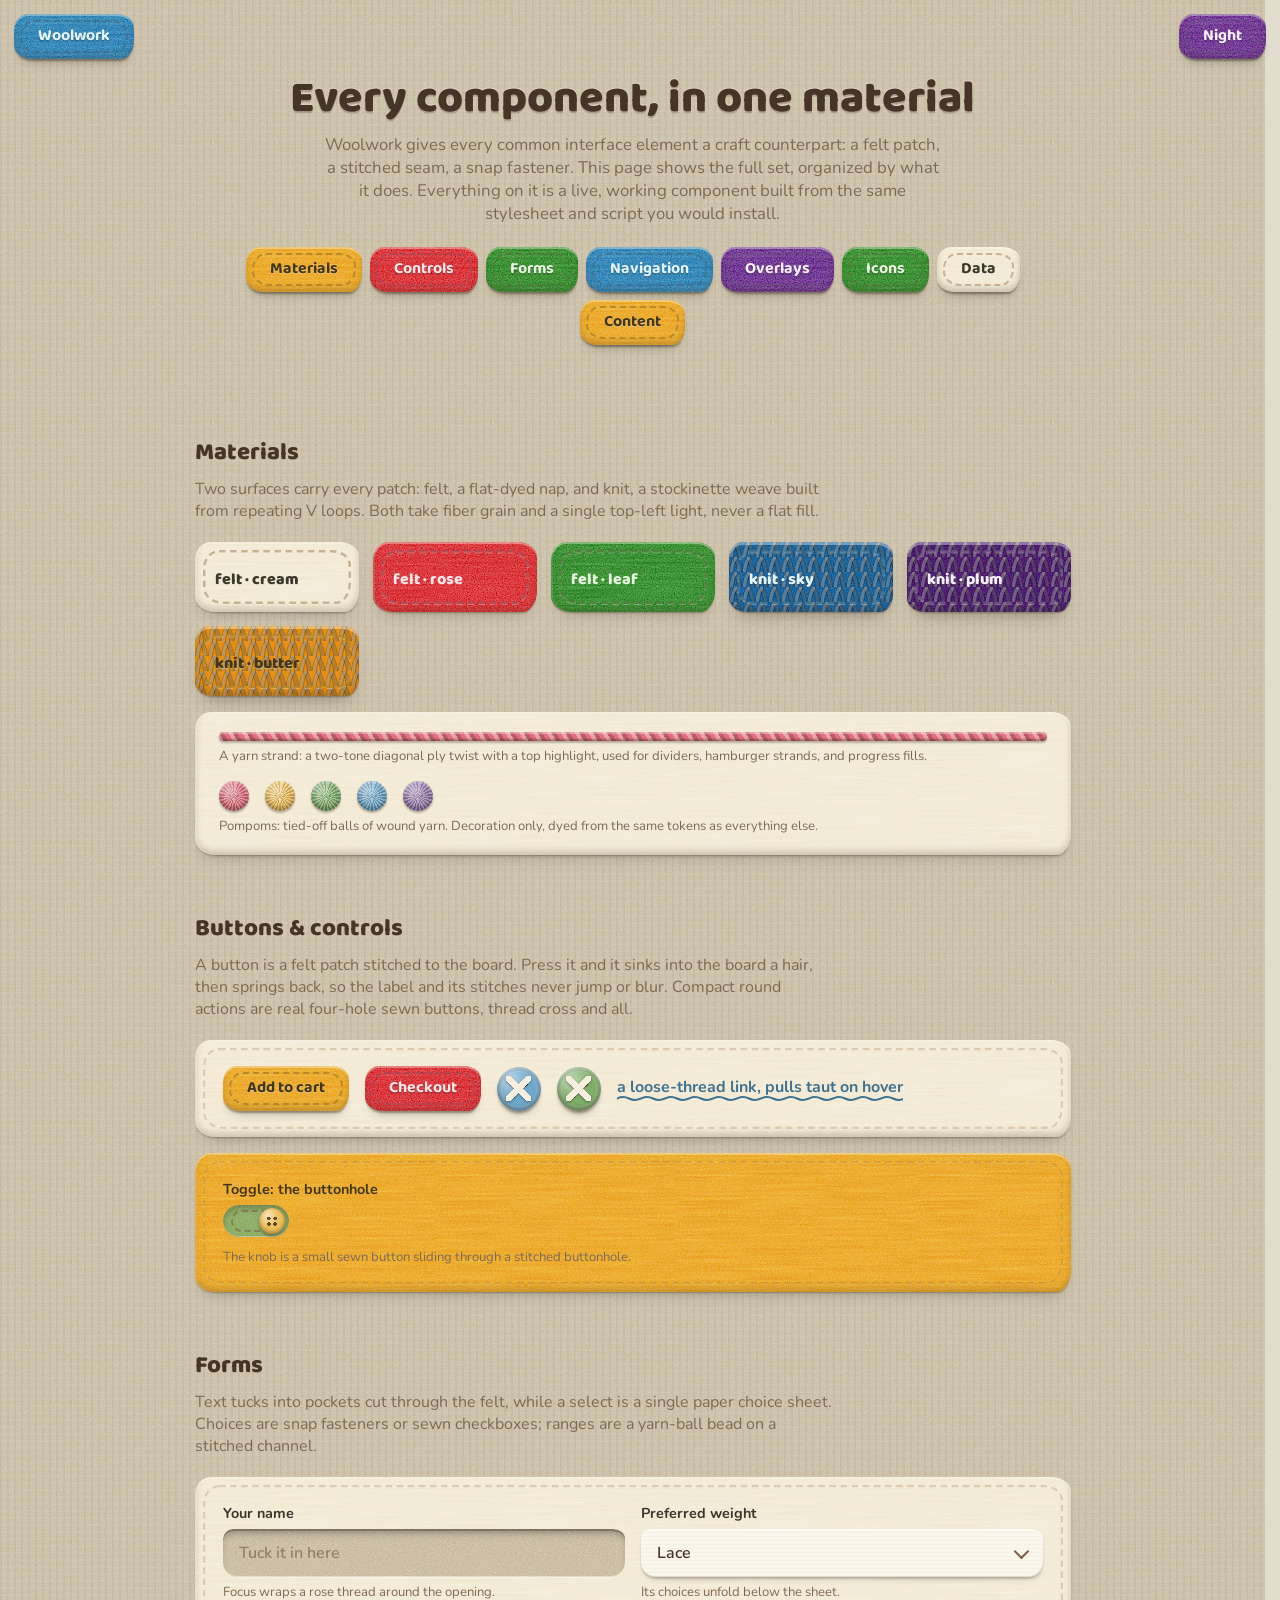
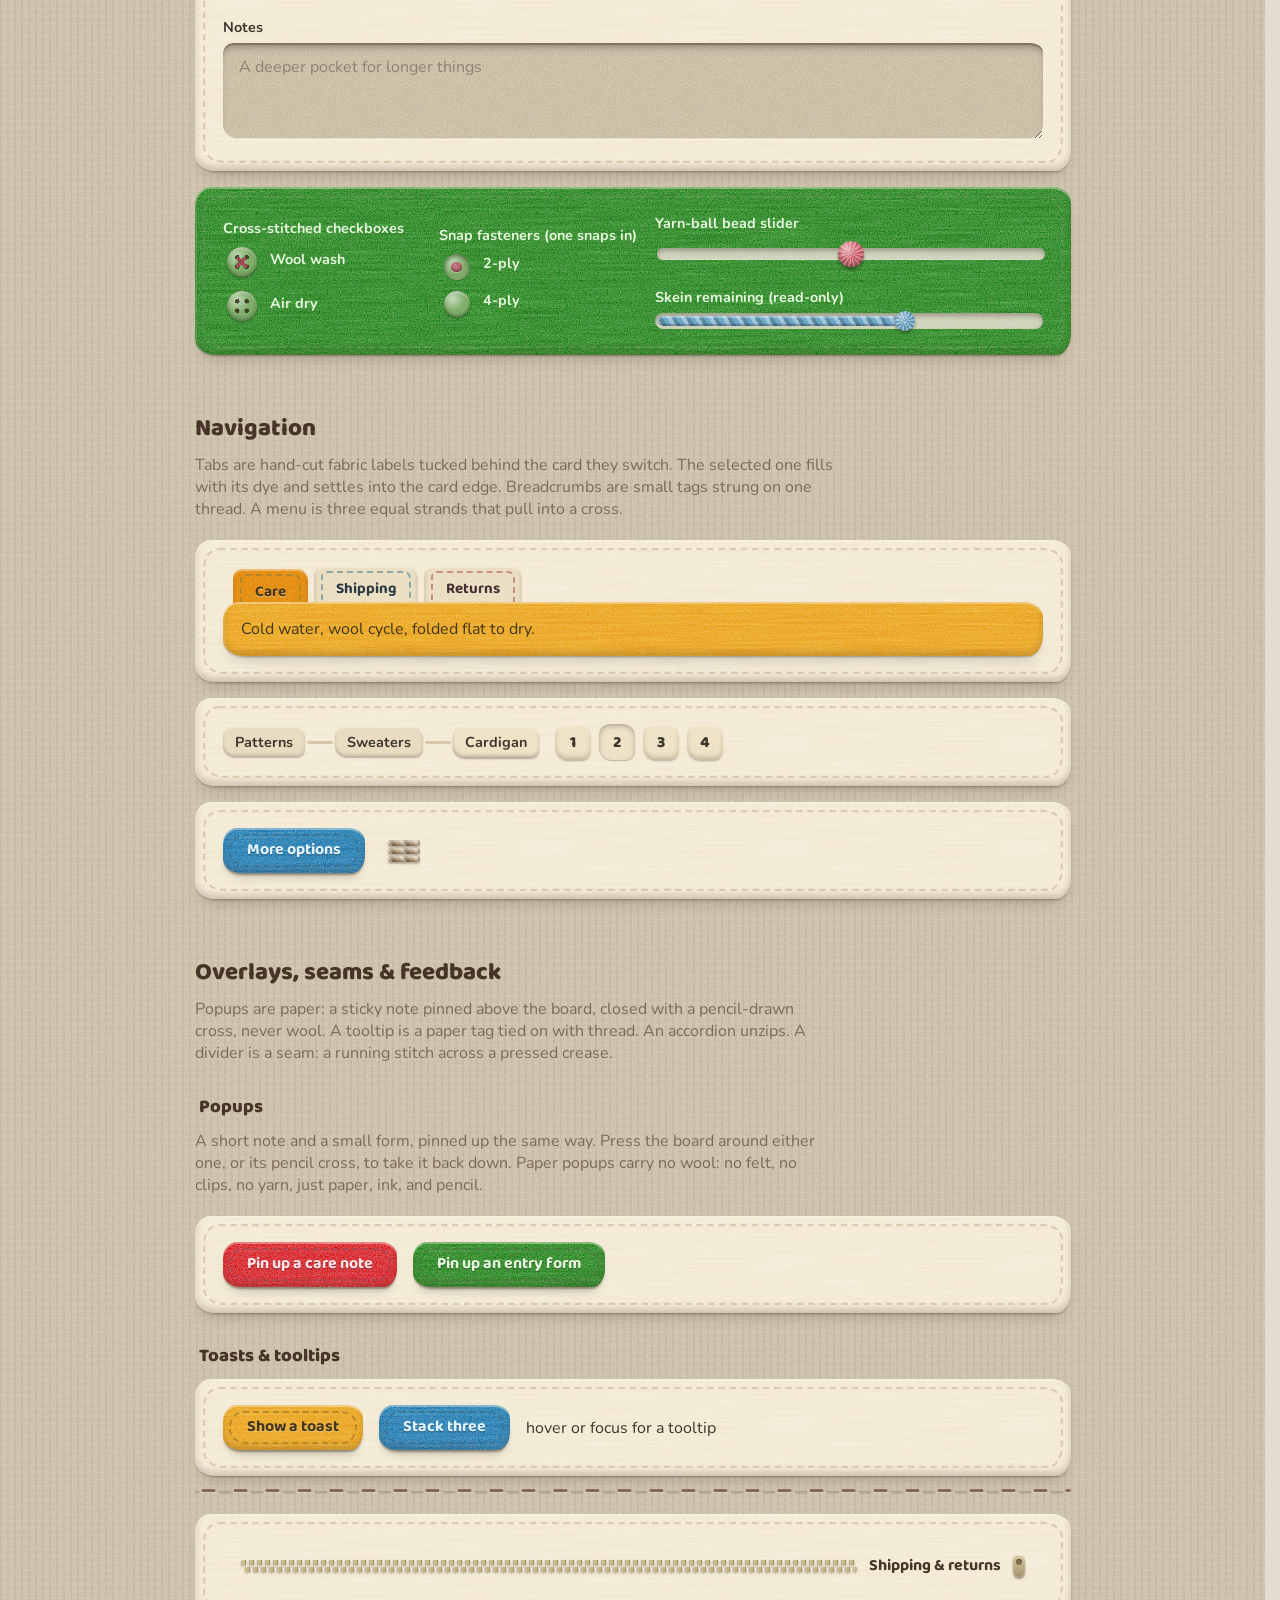
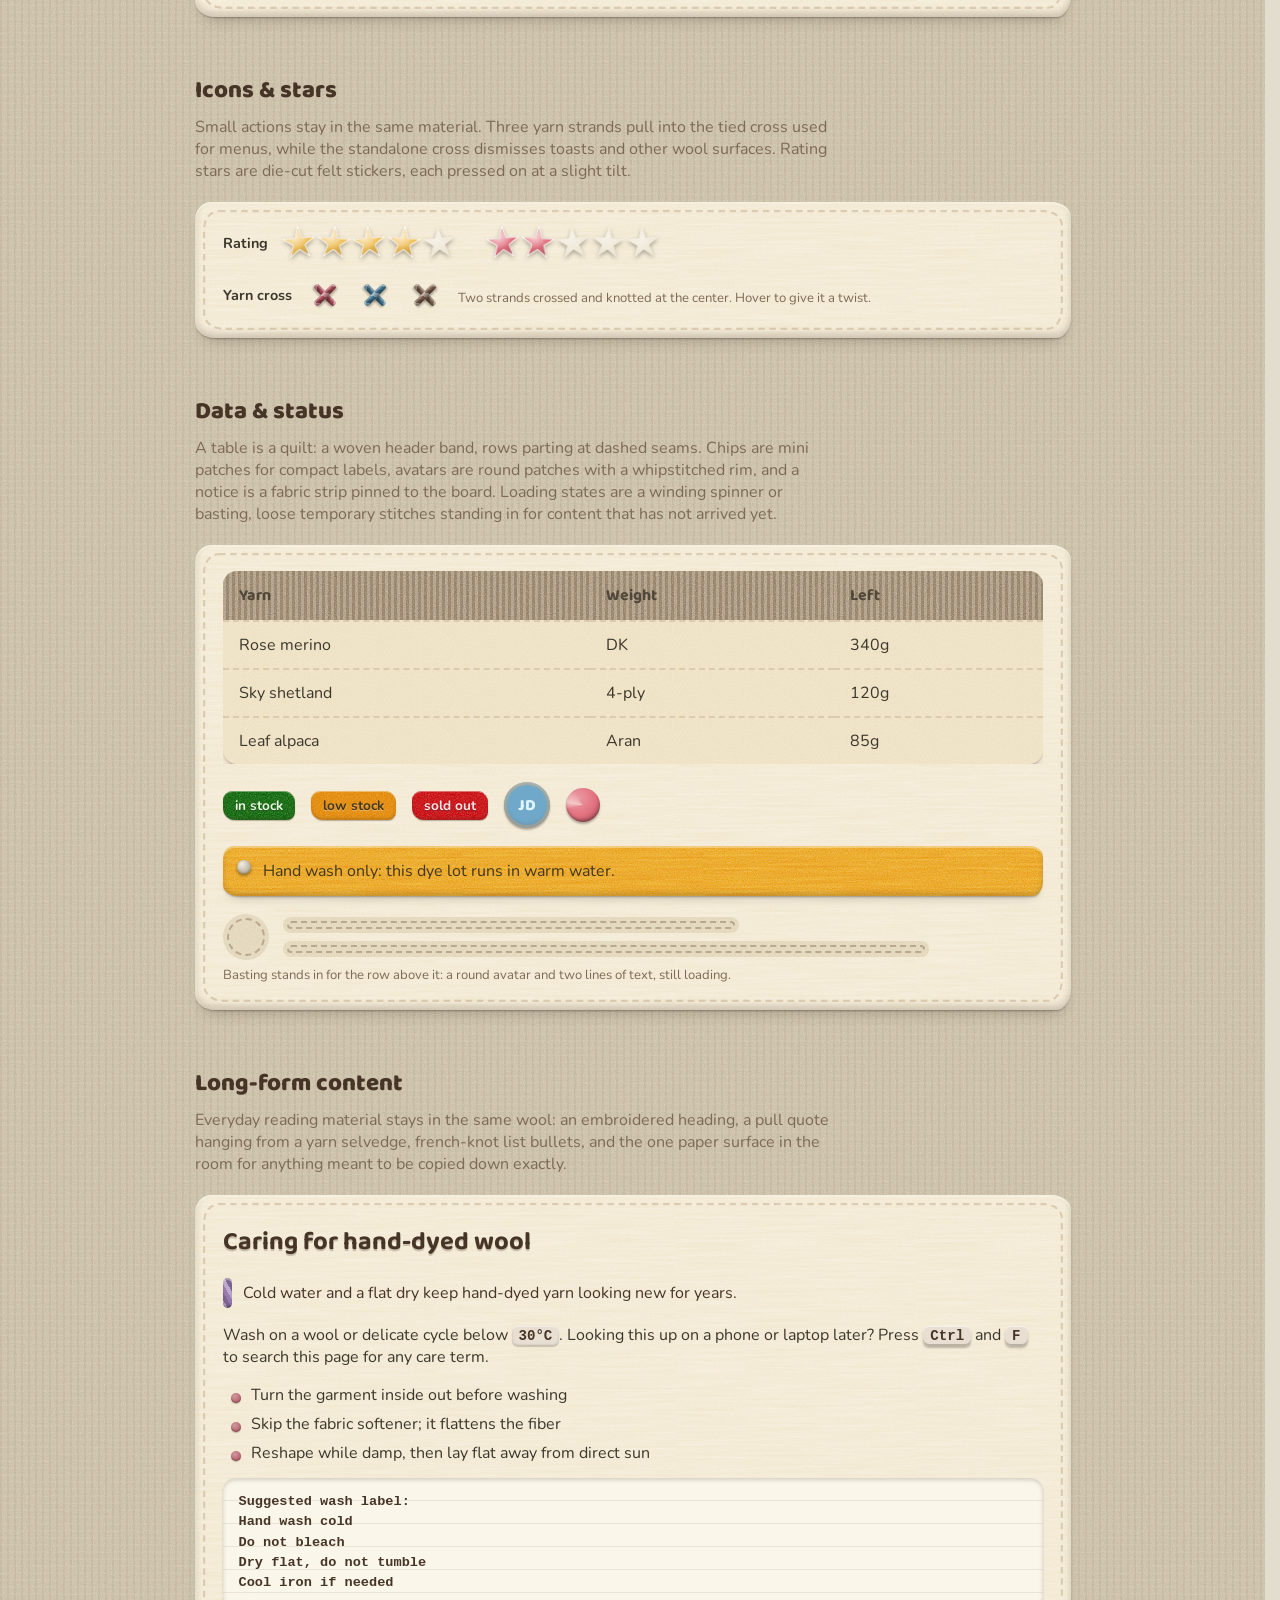
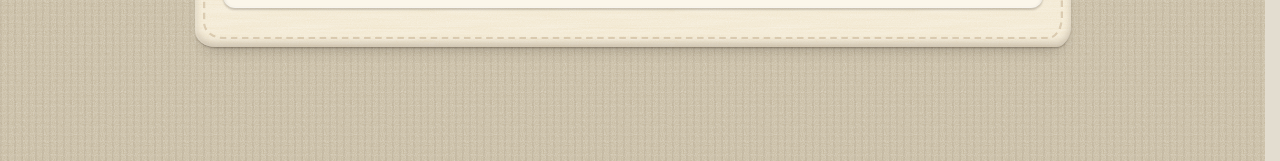
==== commit 175ed0c2: "Perfect paper popups and stable page motion" ====
--- a/showcase.html
+++ b/showcase.html
@@ -199,23 +199,52 @@
 
   <section class="section" id="overlays">
     <h2 class="sew">Overlays, seams &amp; feedback</h2>
-    <p class="lede sew">A modal is a felt note clipped up over the board; press the board around it
-    and it comes back down. A tooltip is a paper tag tied on with thread. An accordion unzips. A
-    divider is a seam: a running stitch across a pressed crease.</p>
-    <div class="stage felt stitch sew" style="--c:var(--cream);--t:var(--thread-cream)">
-      <div class="row">
-        <button type="button" class="btn-patch" style="--c:var(--rose);--t:var(--thread-rose)" id="ws-open-pin">Pin up a note</button>
+    <p class="lede sew">Popups are paper: a sticky note pinned above the board, closed with a
+    pencil-drawn cross, never wool. A tooltip is a paper tag tied on with thread. An accordion
+    unzips. A divider is a seam: a running stitch across a pressed crease.</p>
+
+    <h3 class="sew" style="margin:28px 4px 8px;font:800 1.15rem var(--font-display)">Popups</h3>
+    <p class="lede sew">A short note and a small form, pinned up the same way. Press the board
+    around either one, or its pencil cross, to take it back down. Paper popups carry no wool: no
+    felt, no clips, no yarn, just paper, ink, and pencil.</p>
+    <div class="stage felt stitch sew" style="--c:var(--cream);--t:var(--thread-cream)">
+      <div class="row">
+        <button type="button" class="btn-patch pinned-trigger" style="--c:var(--rose);--t:var(--thread-rose)" id="ws-open-pin">Pin up a care note</button>
+        <button type="button" class="btn-patch pinned-trigger" style="--c:var(--leaf);--t:var(--thread-leaf)" id="ws-open-form">Pin up an entry form</button>
+      </div>
+      <p class="cap no-js-note">Shown already pinned open below: without script there is no trigger to open or close it.</p>
+      <dialog class="pinned" id="ws-pin">
+        <button type="button" class="pencil-x pinned-close" aria-label="Close" onclick="document.getElementById('ws-pin').close()"><span class="pencil"></span><span class="pencil"></span></button>
+        <h3 style="margin:0 0 8px">Care note</h3>
+        <p style="margin:0 0 16px">This yarn runs slightly warm in the dye lot; wash separately the first time.</p>
+        <button type="button" class="btn-ink stamp" onclick="document.getElementById('ws-pin').close()">Got it</button>
+      </dialog>
+      <dialog class="pinned" id="ws-form">
+        <button type="button" class="pencil-x pinned-close" aria-label="Close" onclick="document.getElementById('ws-form').close()"><span class="pencil"></span><span class="pencil"></span></button>
+        <h3 style="margin:0 0 14px">Get a restock alert</h3>
+        <form method="dialog">
+          <div class="field">
+            <label for="ws-form-email">Email</label>
+            <input id="ws-form-email" class="ink-line" type="email" placeholder="you@example.com">
+          </div>
+          <div class="field" style="margin-top:14px">
+            <label for="ws-form-yarn">Preferred weight</label>
+            <select id="ws-form-yarn" class="pocket">
+              <option>Lace</option><option>Fingering</option><option>DK</option><option>Aran</option>
+            </select>
+          </div>
+          <button type="submit" class="btn-ink stamp" style="margin-top:18px">Notify me</button>
+        </form>
+      </dialog>
+    </div>
+
+    <h3 class="sew" style="margin:28px 4px 8px;font:800 1.15rem var(--font-display)">Toasts &amp; tooltips</h3>
+    <div class="stage felt stitch sew" style="--c:var(--cream);--t:var(--thread-cream)">
+      <div class="row">
         <button type="button" class="btn-patch" style="--c:var(--butter);--t:var(--thread-butter)" onclick="woolwork.toast('Saved to your pattern box.')">Show a toast</button>
         <button type="button" class="btn-patch" style="--c:var(--sky);--t:var(--thread-sky)" onclick="woolwork.toast('Pattern copied.');woolwork.toast('Yarn added.');woolwork.toast('Row counter reset.')">Stack three</button>
         <span data-tip="A paper tag, tied on with thread" tabindex="0">hover or focus for a tooltip</span>
       </div>
-      <dialog class="pinned" id="ws-pin">
-        <div class="clip tl"></div><div class="clip tr"></div>
-        <button type="button" class="yarn-x" aria-label="close" style="position:absolute;top:14px;right:16px" onclick="document.getElementById('ws-pin').close()"><span class="yarn" style="--c:var(--cocoa)"></span><span class="yarn" style="--c:var(--cocoa)"></span></button>
-        <h3 style="margin:0 0 8px">Care note</h3>
-        <p style="margin:0 0 16px">This yarn runs slightly warm in the dye lot; wash separately the first time.</p>
-        <button type="button" class="btn-patch" style="--c:var(--sky);--t:var(--thread-sky)" onclick="document.getElementById('ws-pin').close()">Got it</button>
-      </dialog>
     </div>
     <hr class="seam sew">
     <div class="stage felt stitch sew" style="--c:var(--cream);--t:var(--thread-cream);margin-top:16px">
@@ -229,8 +258,8 @@
   <section class="section" id="icons">
     <h2 class="sew">Icons &amp; stars</h2>
     <p class="lede sew">Small actions stay in the same material. Three yarn strands pull into the
-    tied cross used for menus, while the standalone cross closes notes and notifications. Rating
-    stars are die-cut felt stickers, each pressed on at a slight tilt.</p>
+    tied cross used for menus, while the standalone cross dismisses toasts and other wool
+    surfaces. Rating stars are die-cut felt stickers, each pressed on at a slight tilt.</p>
     <div class="stage felt stitch sew" style="--c:var(--cream);--t:var(--thread-cream)">
       <div class="row">
         <span class="field-label" style="margin:0">Rating</span>
@@ -276,34 +305,38 @@
         <span class="spinner" style="--c:var(--rose)" role="status" aria-label="loading"></span>
       </div>
       <div class="notice sew" style="margin-top:18px;--c:var(--butter)">Hand wash only: this dye lot runs in warm water.</div>
-      <div class="row" style="margin-top:18px;display:grid;gap:10px">
-        <div class="basting" style="height:18px;width:65%"></div>
-        <div class="basting" style="height:18px;width:45%"></div>
-      </div>
+      <div class="row" style="margin-top:18px;gap:14px;align-items:center">
+        <div class="basting" style="width:46px;height:46px;border-radius:50%;flex:none"></div>
+        <div style="flex:1;min-width:160px;display:grid;gap:8px">
+          <div class="basting" style="height:16px;width:60%"></div>
+          <div class="basting" style="height:12px;width:85%"></div>
+        </div>
+      </div>
+      <span class="cap">Basting stands in for the row above it: a round avatar and two lines of text, still loading.</span>
     </div>
   </section>
 
   <section class="section" id="content">
     <h2 class="sew">Long-form content</h2>
-    <p class="lede sew">A whole article stays in the material. Headings are embroidered, a pull quote
-    hangs from a yarn selvedge, list markers are french knots, and the one paper surface in the room
-    holds a pattern you can copy down.</p>
-    <div class="stage felt stitch sew" style="--c:var(--cream);--t:var(--thread-cream)">
-      <h3 class="embroider" style="font-size:1.6rem;margin:0 0 12px">Casting on</h3>
-      <blockquote class="selvedge" style="--c:var(--plum)">Knit with the yarn you have, not the yarn you wish you had.</blockquote>
-      <p>A pattern is mostly shorthand. <code class="pattern">k2tog</code> knits two stitches
-      together; <code class="pattern">ssk</code> leans them the other way. Reading it from a screen,
-      <kbd class="pattern">Ctrl</kbd> and <kbd class="pattern">+</kbd> zoom the chart until the
-      smallest symbols are easy to count.</p>
+    <p class="lede sew">Everyday reading material stays in the same wool: an embroidered heading,
+    a pull quote hanging from a yarn selvedge, french-knot list bullets, and the one paper surface
+    in the room for anything meant to be copied down exactly.</p>
+    <div class="stage felt stitch sew" style="--c:var(--cream);--t:var(--thread-cream)">
+      <h3 class="embroider" style="font-size:1.6rem;margin:0 0 12px">Caring for hand-dyed wool</h3>
+      <blockquote class="selvedge" style="--c:var(--plum)">Cold water and a flat dry keep hand-dyed yarn looking new for years.</blockquote>
+      <p>Wash on a wool or delicate cycle below <code class="pattern">30°C</code>. Looking this up
+      on a phone or laptop later? Press <kbd class="pattern">Ctrl</kbd> and <kbd class="pattern">F</kbd>
+      to search this page for any care term.</p>
       <ul class="knots" style="--t:var(--thread-rose)">
-        <li>Right-side rows read right to left</li>
-        <li>Wrong-side rows read the other way</li>
-        <li>Slip the first stitch of each row for a clean edge</li>
+        <li>Turn the garment inside out before washing</li>
+        <li>Skip the fabric softener; it flattens the fiber</li>
+        <li>Reshape while damp, then lay flat away from direct sun</li>
       </ul>
-      <pre class="pattern">Cast on 80 stitches.
-Row 1 (RS): k2, *p2, k2; repeat to end.
-Row 2 (WS): work the stitches as they appear.
-Repeat rows 1 and 2 until the ribbing measures 5 cm.</pre>
+      <pre class="pattern">Suggested wash label:
+Hand wash cold
+Do not bleach
+Dry flat, do not tumble
+Cool iron if needed</pre>
     </div>
   </section>
 
@@ -313,6 +346,9 @@
 var wsPin = document.getElementById('ws-pin');
 var wsOpen = document.getElementById('ws-open-pin');
 if(wsPin && wsOpen){ wsOpen.addEventListener('click', function(){ wsPin.showModal(); }); }
+var wsForm = document.getElementById('ws-form');
+var wsOpenForm = document.getElementById('ws-open-form');
+if(wsForm && wsOpenForm){ wsOpenForm.addEventListener('click', function(){ wsForm.showModal(); }); }
 /* Keep the browser chrome color in step with the night toggle. The two hex
    values are the kit's board tokens; theme-color cannot read CSS variables. */
 new MutationObserver(function(){
--- a/woolwork.css
+++ b/woolwork.css
@@ -237,9 +237,9 @@
 .seam::after{content:"";position:absolute;inset:0;background:var(--t,var(--cocoa));
   -webkit-mask:var(--seampat) repeat-x center/32px 14px;mask:var(--seampat) repeat-x center/32px 14px}
 /* A revealed seam is sewn on left to right: the crease presses in, then the
-   running stitch follows a beat behind, instead of the whole line settling as
-   one block. The seam holds still (no vertical settle) while it draws. */
-.ww-js .seam.sew{opacity:1;translate:none;rotate:none}
+   running stitch follows a beat behind, instead of the whole line fading in
+   as one block. The seam itself stays put and fully opaque while it draws. */
+.ww-js .seam.sew{opacity:1}
 .ww-js .seam.sew::before,.ww-js .seam.sew::after{clip-path:inset(0 100% 0 0);transition:clip-path .7s ease}
 .ww-js .seam.sew::after{transition:clip-path .85s ease .12s}
 .ww-js .seam.sew.on::before,.ww-js .seam.sew.on::after{clip-path:inset(0 0 0 0)}
@@ -272,7 +272,7 @@
 .flap>summary{list-style:none;cursor:pointer;position:relative;z-index:2}
 .flap>summary::-webkit-details-marker{display:none}
 .flap .panel{position:absolute;left:2px;top:calc(100% - 8px);min-width:212px;z-index:1;padding:13px 11px 13px;
-  display:grid;gap:2px;rotate:-.6deg;color:var(--ink);
+  display:grid;gap:2px;color:var(--ink);
   background-color:var(--paper);
   background-image:linear-gradient(180deg,color-mix(in srgb,var(--paper) 88%,white),var(--paper) 22%,color-mix(in srgb,var(--paper) 94%,var(--cocoa)));
   border-radius:2px 3px 6px 7px;
@@ -283,19 +283,54 @@
 .flap .panel button{display:block;width:100%;text-align:left;border:0;cursor:pointer;color:var(--ink);
   font:600 .95rem var(--font-body);padding:8px 12px;border-radius:6px;background:transparent}
 .flap .panel button:hover{background:color-mix(in srgb,var(--butter) 40%,transparent)}
-/* ---------- MODAL: a felt patch pinned over the board with safety pins ----------
-   The dialog itself is the patch: felt material, stitchable, pins allowed to
-   overhang via overflow:visible. No inner wrapper is needed. */
-dialog.pinned{border:0;padding:28px 26px 24px;color:var(--ink);
-  max-width:min(92vw,460px);overflow:visible;
-  background-color:var(--c,var(--cream));background-image:var(--streak),var(--grain);
-  background-blend-mode:soft-light,overlay;background-size:240px 240px,140px 140px;
-  border-radius:16px 19px 15px 20px/18px 15px 21px 16px;
-  box-shadow:inset 0 3px 0 var(--hi),inset 0 -5px 9px var(--lo),
-    0 3px 2px -1px rgba(30,20,12,.35),0 16px 26px -14px rgba(30,20,12,.4)}
-dialog.pinned::backdrop{background:rgba(40,28,18,.45);backdrop-filter:blur(1.5px)}
+/* ---------- MODAL: a sticky note pinned over the board ----------
+   Popups are paper, never felt: the same sheet material as the dropdown and
+   paper select, so the wool basket stays for surfaces that live on the board
+   permanently while anything transient reads as a note stuck up over it.
+   Closed by a pencil-drawn cross (.pencil-x), never a clip or a yarn-x. */
+dialog.pinned{border:0;padding:28px 30px 24px 26px;color:var(--ink);
+  box-sizing:border-box;max-width:min(92vw,460px);max-height:calc(100dvh - 24px);
+  overflow-x:hidden;overflow-y:auto;overscroll-behavior:contain;
+  scrollbar-width:thin;scrollbar-color:color-mix(in srgb,var(--cocoa) 64%,transparent) transparent;
+  background-color:var(--paper);
+  background-image:repeating-linear-gradient(0deg,rgba(122,92,73,.035) 0 1px,transparent 1px 4px),
+    linear-gradient(178deg,color-mix(in srgb,var(--paper) 90%,white),var(--paper) 30%,color-mix(in srgb,var(--paper) 94%,var(--cocoa)));
+  border-radius:9px 12px 8px 13px/8px 9px 12px 10px;
+  box-shadow:inset 0 1px 0 rgba(255,255,255,.7),inset 0 -1px 0 rgba(122,92,73,.16),
+    0 3px 2px -1px rgba(30,20,12,.3),0 18px 26px -14px rgba(30,20,12,.42)}
+dialog.pinned::-webkit-scrollbar{width:8px}
+dialog.pinned::-webkit-scrollbar-track{background:transparent}
+dialog.pinned::-webkit-scrollbar-thumb{background:color-mix(in srgb,var(--cocoa) 64%,transparent);border-radius:8px}
+/* A stable dim of the real page, never a filtered clone: backdrop-filter's
+   live compositor sample of the page is unreliable once other 3D-transformed
+   layers exist on the page (the folder tabs, the paper-select folds) and at
+   non-100% browser zoom, where it can render mirrored, flipped, or tiled.
+   A flat scrim has no such failure mode at any zoom or scroll position. */
+dialog.pinned::backdrop{background:rgba(40,28,18,.52)}
+/* Fixed geometry, opacity plus a straight-line settle only: no rotation, so
+   the note's outline never reads as a different shape mid-arrival than the
+   axis-aligned rectangle it settles into. */
 dialog.pinned[open]{animation:pindrop .55s var(--spring)}
-@keyframes pindrop{from{transform:translateY(-26px) rotate(-2deg);opacity:0}to{transform:none;opacity:1}}
+@keyframes pindrop{from{transform:translateY(-26px);opacity:0}to{transform:none;opacity:1}}
+/* Two classes so this beats .pencil-x's own position:relative on specificity
+   rather than depending on which rule happens to come later in the file. */
+dialog.pinned .pinned-close{position:absolute;top:14px;right:16px}
+/* No-JS fallback: showModal() is always script-invoked, so without JS a
+   dialog can never open and a floating, closeable overlay would be dead
+   weight. Render the identical markup in flow instead, as a static preview
+   of the note, and hide the controls that would otherwise do nothing. This
+   is the same DOM either way, never a duplicated second copy of the content. */
+html:not(.ww-js) dialog.pinned{display:block;position:static;margin:16px 0 0}
+html:not(.ww-js) .pinned-close{display:none}
+html:not(.ww-js) .pinned-trigger{display:none}
+/* Lock the board behind an open note, without shifting layout when the
+   scrollbar disappears: the gutter is reserved permanently (not only while
+   locked), so the viewport width the note's fixed siblings measure against
+   never changes. Falls back to ordinary background scrolling, unlocked, on
+   browsers without :has() support. */
+html{scrollbar-gutter:stable}
+body.board:has(dialog.pinned[open]){overflow:hidden}
+body.board.ww-scroll-lock{overflow:hidden}
 /* ---------- PINNED HARDWARE: paper clips and safety pins ----------
    Both are bent steel wire. The clip stays a thin, graphic silhouette so it
    reads as ordinary hardware at interface scale instead of a chrome ornament. */
@@ -343,6 +378,47 @@
 .yarn-x:hover{rotate:90deg}
 .yarn-x:active{scale:.92}
 .yarn-x:focus-visible{outline:3px dashed var(--thread-sky);outline-offset:2px;border-radius:8px}
+/* ---------- PENCIL CROSS: two pencils laid crossed on the paper ----------
+   Closes a paper popup (sticky note, entry form). A graphite tip, wood
+   shaft, and eraser cap read at interface scale as an actual pencil rather
+   than a plain line, so the paper's own close mark stays paper, never wool. */
+.pencil-x{width:34px;height:34px;border:0;cursor:pointer;background:transparent;position:relative;padding:0;flex:none;
+  transition:rotate .4s var(--spring)}
+.pencil-x .pencil{position:absolute;left:2px;right:2px;top:calc(50% - 3px);height:6px;border-radius:0 3px 3px 0;
+  clip-path:polygon(0% 50%,12% 4%,100% 4%,100% 96%,12% 96%);
+  background:linear-gradient(90deg,#2b2119 0 5%,#e8c27a 5% 15%,var(--cocoa) 15% 76%,#c9c9cf 76% 86%,#d8677a 86% 100%);
+  box-shadow:0 1px 1px rgba(30,20,12,.35)}
+.pencil-x .pencil:nth-child(1){rotate:45deg}
+.pencil-x .pencil:nth-child(2){rotate:-45deg}
+.pencil-x:hover{rotate:-14deg}
+.pencil-x:active{scale:.92}
+.pencil-x:focus-visible{outline:3px dashed var(--thread-sky);outline-offset:2px;border-radius:8px}
+/* ---------- INK ACTION: a pen-boxed action written on the paper itself ----------
+   Paper popups carry no wool: no .btn-patch, no felt texture, no stitched
+   border. A hand-drawn ink rectangle around the label is the paper-native
+   action; .stamp fills solid, like a rubber stamp, for the one emphasized
+   action a note carries. Both dye from --cocoa/--ink like the rest of the
+   note, so night mode re-inks them with no per-element fix. */
+.btn-ink{position:relative;display:inline-block;cursor:pointer;
+  color:var(--ink);background:transparent;font:700 1rem/1 var(--font-display);
+  padding:10px 20px 11px;border:2px solid var(--cocoa);border-radius:7px 9px 6px 8px;
+  transition:background-color .2s ease,translate .3s var(--spring),color .2s ease}
+.btn-ink:hover{background-color:color-mix(in srgb,var(--cocoa) 12%,transparent)}
+.btn-ink:active{translate:0 1.5px;background-color:color-mix(in srgb,var(--cocoa) 20%,transparent)}
+.btn-ink:focus-visible{outline:3px dashed var(--thread-sky);outline-offset:3px}
+.btn-ink.stamp{background-color:var(--cocoa);color:var(--paper)}
+.btn-ink.stamp:hover{background-color:color-mix(in srgb,var(--cocoa) 88%,black)}
+.btn-ink.stamp:active{background-color:color-mix(in srgb,var(--cocoa) 78%,black)}
+/* ---------- INK LINE: a text field ruled directly onto the paper ----------
+   The paper counterpart to .pocket: no felt cut, no grain, just a written
+   line. Only for fields living inside a paper popup; fields on the board
+   stay .pocket. */
+.ink-line{width:100%;padding:8px 2px 9px;color:var(--ink);font:600 1rem var(--font-body);
+  border:0;border-bottom:2px solid var(--cocoa);border-radius:0;background:transparent;
+  transition:border-color .2s ease,box-shadow .2s ease}
+.ink-line::placeholder{color:color-mix(in srgb,var(--ink) 45%,transparent)}
+.ink-line:focus{outline:none;border-bottom-color:var(--thread-rose);
+  box-shadow:0 2px 0 -1px var(--thread-rose)}
 /* ---------- TOAST: notes tacked to the board corner, stacked in a tray ----------
    The kit appends toasts to one fixed .toast-tray so they stack in a column
    (newest lowest) with real gaps instead of piling on the same spot. Each
@@ -351,7 +427,7 @@
   gap:10px;align-items:stretch;pointer-events:none;width:min(calc(100vw - 36px),340px)}
 .toast{position:relative;box-sizing:border-box;pointer-events:auto;padding:13px 48px 13px 18px;font-weight:700;width:100%;
   animation:tack .5s var(--spring);touch-action:pan-y;contain:layout}
-@keyframes tack{from{translate:0 24px;rotate:2deg;opacity:0}to{translate:0 0;rotate:0deg;opacity:1}}
+@keyframes tack{from{translate:0 24px;opacity:0}to{translate:0 0;opacity:1}}
 .toast.leaving{transition:opacity .3s,translate .35s var(--spring);opacity:0;translate:0 24px}
 .toast.swiping{transition:none;cursor:grab;user-select:none}
 .toast .yarn-x{position:absolute;top:calc(50% - 16px);right:8px;width:32px;height:32px}
@@ -391,7 +467,7 @@
 .select-slot select.pocket{position:absolute;inset:0;width:100%;height:100%;opacity:0;pointer-events:none}
 .paper-choice{position:relative;z-index:2;display:flex;align-items:center;justify-content:space-between;gap:12px;
   width:100%;box-sizing:border-box;min-height:48px;padding:13px 16px;border:0;cursor:pointer;text-align:left;color:var(--ink);
-  font:600 1rem var(--font-body);border-radius:10px 12px 14px 15px/10px 9px 15px 14px;rotate:-.12deg;
+  font:600 1rem var(--font-body);border-radius:10px 12px 14px 15px/10px 9px 15px 14px;
   background-color:var(--paper);background-image:repeating-linear-gradient(0deg,rgba(122,92,73,.035) 0 1px,transparent 1px 4px),
     linear-gradient(180deg,color-mix(in srgb,var(--paper) 90%,white),var(--paper));
   box-shadow:inset 0 1px 0 rgba(255,255,255,.82),inset 0 -1px 0 rgba(122,92,73,.17),
@@ -403,24 +479,28 @@
     0 2px 2px rgba(30,20,12,.18),0 0 0 3px color-mix(in srgb,var(--rose) 40%,transparent)}
 .paper-folds{position:absolute;left:0;right:0;top:calc(100% - 3px);z-index:62;perspective:700px;
   pointer-events:none;visibility:hidden;transform-style:preserve-3d;border-radius:0 0 14px 15px;overflow:hidden;isolation:isolate;
-  box-shadow:0 10px 14px -10px rgba(30,20,12,.45);transition:visibility 0s .65s}
+  box-shadow:0 10px 14px -10px rgba(30,20,12,.45);transition:visibility 0s var(--fold-hide-delay,.5s)}
 .paper-folds::before{content:"";position:absolute;inset:0;z-index:0;transform:scaleY(0);transform-origin:50% 0;
   border-radius:inherit;background-color:var(--paper);background-image:repeating-linear-gradient(0deg,
     rgba(122,92,73,.035) 0 1px,transparent 1px 4px);transition:transform .42s var(--spring) 180ms}
 .select-slot[data-open="true"] .paper-folds{pointer-events:auto;visibility:visible;transition-delay:0s}
 .select-slot[data-open="true"] .paper-folds::before{transform:scaleY(1);transition-delay:45ms}
 .paper-option{position:relative;z-index:1;display:block;width:100%;padding:10px 14px;border:0;cursor:pointer;text-align:left;
-  color:var(--ink);font:600 .95rem var(--font-body);background-color:var(--paper);
+  color:var(--ink);font:600 .95rem var(--font-body);background-color:var(--paper);opacity:0;
   background-image:linear-gradient(180deg,rgba(255,255,255,.5),transparent 42%,rgba(122,92,73,.08)),
     repeating-linear-gradient(0deg,rgba(122,92,73,.035) 0 1px,transparent 1px 4px);
   box-shadow:inset 0 1px 0 rgba(255,255,255,.74),inset 0 -1px 0 rgba(122,92,73,.25),0 2px 3px rgba(30,20,12,.2);
   transform-origin:50% 0;transform:translateY(calc(var(--fold) * -9px)) rotateX(var(--fold-angle));
-  transition:transform .42s var(--spring) var(--fold-close-delay)}
+  /* Opacity is gated to the same delay as the fold: a folded option stays
+     fully invisible (never a visible foreshortened sliver) until its own
+     turn to move, and fades out again well before its fold finishes closing,
+     so nothing lingers on screen after the motion has visually settled. */
+  transition:transform .42s var(--spring) var(--fold-close-delay),opacity .22s ease var(--fold-close-delay)}
 .paper-option:nth-child(odd){background-image:linear-gradient(174deg,rgba(255,255,255,.66) 0 47%,rgba(122,92,73,.12) 52% 100%),
   repeating-linear-gradient(0deg,rgba(122,92,73,.035) 0 1px,transparent 1px 4px)}
 .paper-option:nth-child(even){background-image:linear-gradient(186deg,rgba(122,92,73,.11) 0 48%,rgba(255,255,255,.62) 53% 100%),
   repeating-linear-gradient(0deg,rgba(122,92,73,.035) 0 1px,transparent 1px 4px)}
-.select-slot[data-open="true"] .paper-option{transform:translateY(0) rotateX(0);transition-delay:var(--fold-delay)}
+.select-slot[data-open="true"] .paper-option{transform:translateY(0) rotateX(0);opacity:1;transition-delay:var(--fold-delay)}
 .paper-option-label{display:block;opacity:0;transition:opacity .1s ease var(--fold-close-delay)}
 .select-slot[data-open="true"] .paper-option-label{opacity:1;transition-delay:calc(var(--fold-delay) + 150ms)}
 .paper-option[aria-selected="true"]{font-weight:800}
@@ -436,13 +516,18 @@
   position:relative;z-index:1;isolation:isolate;flex:0 0 auto;padding:11px clamp(10px,2vw,22px) 10px;translate:none;
   background:transparent;
   transition:background-color .25s,box-shadow .25s,translate .35s var(--spring)}
-.tabs>button::before{content:"";position:absolute;inset:0;z-index:-1;border-radius:10px 12px 2px 3px;
-  transform:perspective(140px) rotateX(16deg);transform-origin:50% 100%;
+/* Flat geometry, not a faked 3D lean: a rotateX'd background/texture forces
+   the browser to resample the grain raster through a perspective matrix,
+   which shows up as visible jagged, pixelated edges on the slanted side at
+   any zoom other than 100%. A crisp vector radius reads as a hand-cut folder
+   tab just as well, tucks behind the panel via z-index and translate the
+   same as before, and stays anti-aliased at every zoom level. */
+.tabs>button::before{content:"";position:absolute;inset:0;z-index:-1;border-radius:9px 11px 0 0;
   background-color:color-mix(in srgb,var(--cream) 88%,var(--board));background-image:var(--grain);
   background-size:140px 140px;background-blend-mode:overlay;
   box-shadow:inset 0 2px 0 rgba(255,252,242,.35),inset 0 -4px 5px rgba(30,18,10,.2)}
 .tabs>button::after{content:"";position:absolute;inset:5px 7px 3px;border:2px dashed var(--t,var(--thread-cream));
-  border-radius:6px 7px 1px 2px;transform:perspective(140px) rotateX(16deg);transform-origin:50% 100%;opacity:.52}
+  border-radius:6px 7px 0 0;opacity:.52}
 .tabs>button[aria-selected="true"]{z-index:2;translate:0 3px}
 .tabs>button[aria-selected="true"]::before{background-color:var(--c,var(--cream));
   box-shadow:inset 0 2px 0 var(--hi),inset 0 -3px 5px var(--lo)}
@@ -569,7 +654,7 @@
 ul.knots li::before{content:"";position:absolute;left:2px;top:.52em;width:10px;height:10px;border-radius:50%;
   background:radial-gradient(circle at 38% 32%,color-mix(in srgb,var(--t,var(--cocoa)) 55%,white),var(--t,var(--cocoa)));
   box-shadow:inset 0 -1px 1px rgba(0,0,0,.3),0 1px 1px rgba(30,20,12,.25)}
-figure.photo{margin:0;display:inline-block;padding:10px 10px 8px;rotate:-.7deg;
+figure.photo{margin:0;display:inline-block;padding:10px 10px 8px;
   background-color:var(--cream);background-image:var(--grain);background-size:140px 140px;background-blend-mode:overlay;
   border-radius:12px 15px 11px 16px/14px 11px 16px 12px;
   box-shadow:inset 0 2px 0 var(--hi),inset 0 -3px 5px var(--lo),0 3px 2px -1px rgba(30,20,12,.32),0 12px 18px -12px rgba(30,20,12,.4)}
@@ -619,24 +704,31 @@
    for selection, copying, scroll height, and no-JS rendering. */
 /* Hidden-then-revealed ONLY once JS has confirmed it is running (html.ww-js),
    so server-rendered pages without JS stay fully visible. */
-.ww-js .sew{opacity:0;translate:0 12px;rotate:.35deg;
-  transition:opacity .45s ease var(--sew-delay,0s),translate .65s var(--spring) var(--sew-delay,0s),rotate .65s var(--spring) var(--sew-delay,0s)}
-/* The settled state is translate/rotate NONE, not zero: a zero value still
-   creates a stacking context, which would trap dropdown panels and tooltips
-   under later sibling patches forever. None releases it after the settle. */
-.ww-js .sew.on{opacity:1;translate:none;rotate:none}
+/* Fixed geometry, literally: the reveal is opacity only. No translate, no
+   rotate, no transform of any kind, so a revealing element occupies exactly
+   its settled position, outline, and size at every visible frame; nothing
+   on the page ever appears anywhere other than where it will rest. The
+   physical "sewn on" motion comes from the thread draw that follows (the
+   lead traveling the final path), not from the patch moving. A side benefit:
+   with no transform there is never a transient stacking context to trap
+   dropdown panels or tooltips under later sibling patches. */
+.ww-js .sew{opacity:0;transition:opacity .6s ease var(--sew-delay,0s)}
+.ww-js .sew.on{opacity:1}
 /* When JS runs, the running stitch is a real drawn thread that traces the
    element's exact box (equal inset on every side, following its own corner
    radii) and stays as the resting border, so what draws on IS what remains.
-   The CSS dashed border is the no-JS fallback and steps aside once threaded. */
-.ww-js .stitch.threaded::after{display:none}
+   The CSS dashed border is the no-JS fallback; it is hidden the instant JS
+   is confirmed running (not only once a given element is .threaded), so it
+   can never flash into view for even one frame before the persistent SVG
+   thread exists on a not-yet-revealed element. */
+.ww-js .stitch::after{display:none}
 .stitch-thread{position:absolute;top:8px;left:8px;pointer-events:none;overflow:visible;
   filter:drop-shadow(0 1px 0 rgba(255,252,242,.35))}
 .stitch-thread path{fill:none;stroke:var(--t,var(--cocoa));stroke-width:2.5;stroke-linecap:butt;opacity:.85}
 @media (prefers-reduced-motion:reduce){
   *,*::before,*::after{animation:none!important;transition-duration:.01s!important}
   .paper-option,.paper-option-label,.paper-folds::before{transition-delay:0s!important}
-  .ww-js .sew{opacity:1;translate:none;rotate:none}
+  .ww-js .sew{opacity:1}
   .spinner::before{animation:none}
   .basting{animation:none;opacity:.7}
 }
--- a/site.css
+++ b/site.css
@@ -67,6 +67,10 @@
    control (group headings, read-only demos). */
 .field-label{display:block;margin-bottom:6px;font-weight:700;font-size:.9rem}
 .table-scroll{overflow-x:auto}
+/* The popup demo renders its dialogs open-in-flow without JS (kit CSS); this
+   note only makes sense in that state, so hide it once JS confirms the
+   triggers are live instead of leaving it to contradict the working page. */
+html.ww-js .no-js-note{display:none}
 .swatch-grid{display:grid;grid-template-columns:repeat(auto-fit,minmax(150px,1fr));gap:14px}
 /* Swatch labels inherit their ink from the material, which picks dark or
    light thread against its own dye; never pin them to one ink here. */
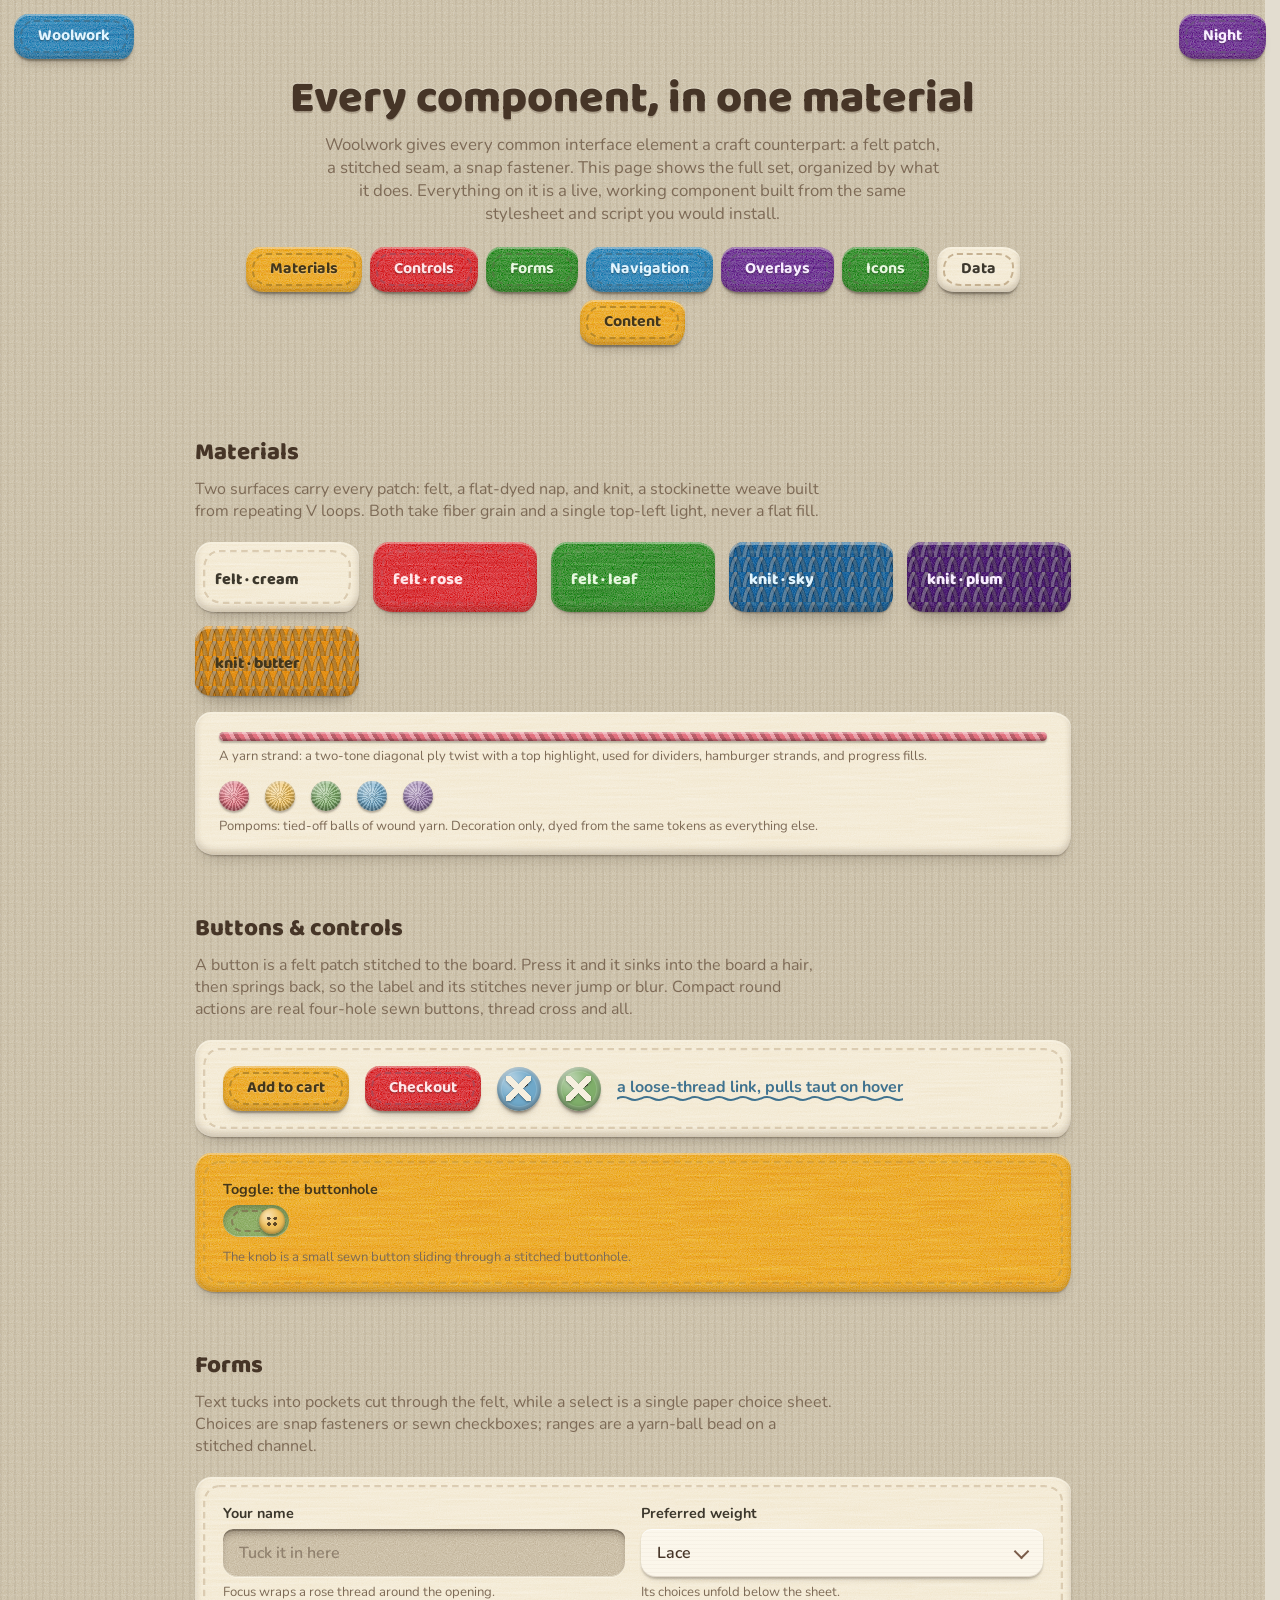
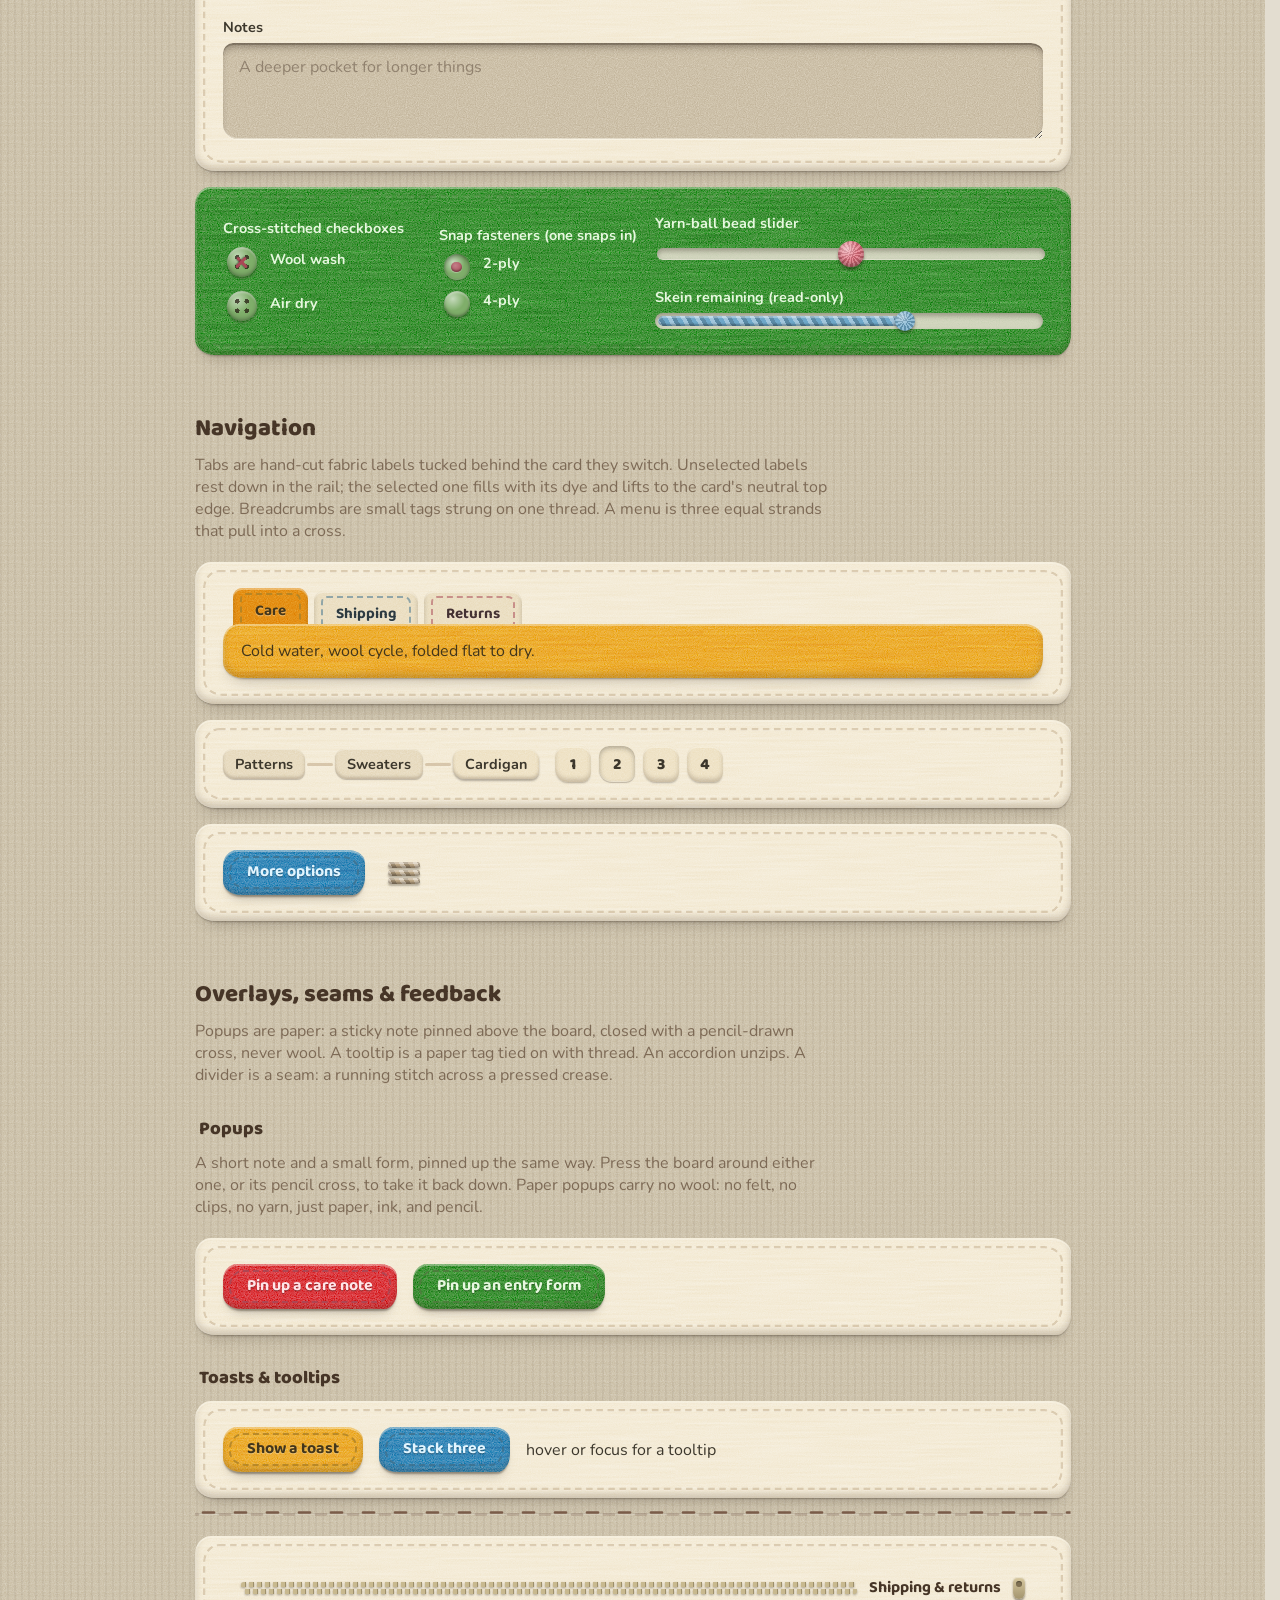
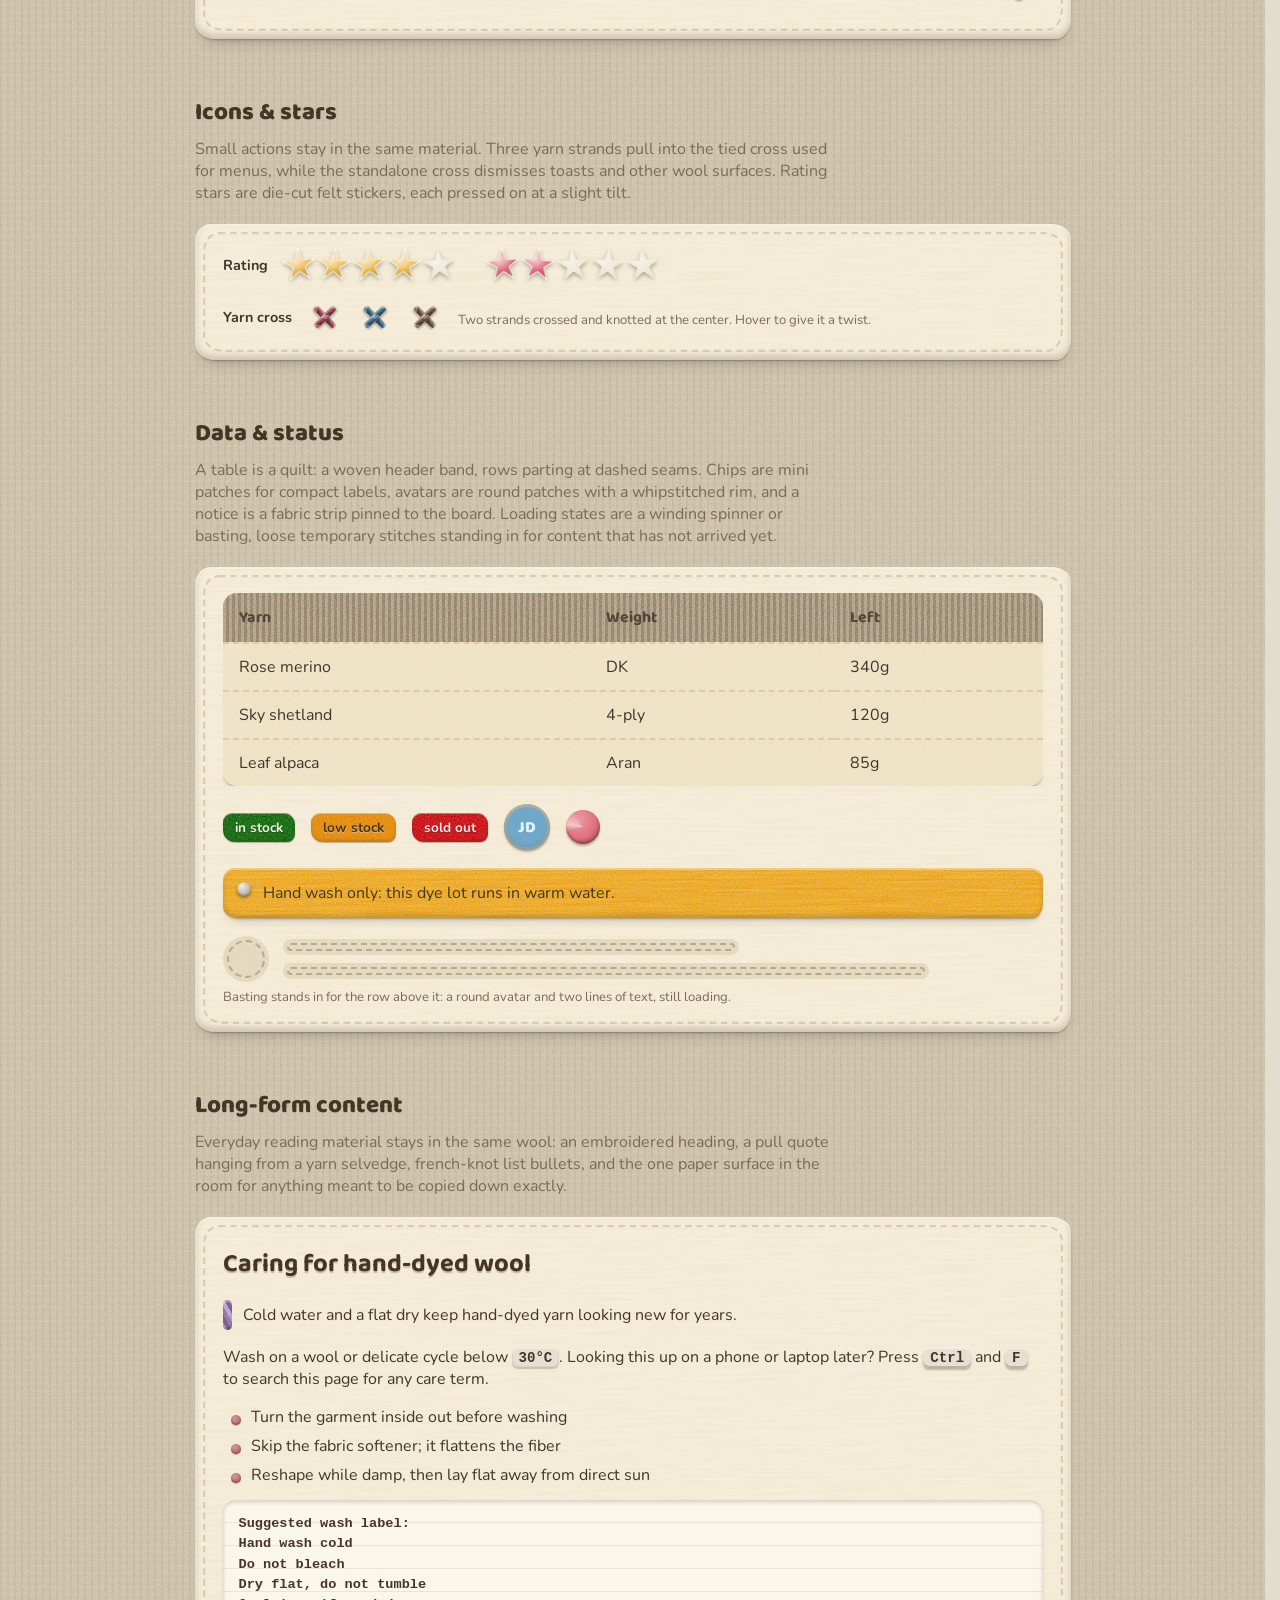
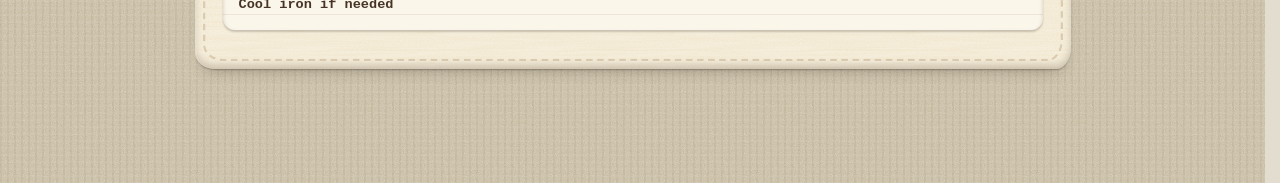
==== commit 835212eb: "Smooth dropdown closing and active tab lift" ====
--- a/showcase.html
+++ b/showcase.html
@@ -150,7 +150,8 @@
   <section class="section" id="navigation">
     <h2 class="sew">Navigation</h2>
     <p class="lede sew">Tabs are hand-cut fabric labels tucked behind the card they switch.
-    The selected one fills with its dye and settles into the card edge.
+    Unselected labels rest down in the rail; the selected one fills with its dye and lifts to the
+    card's neutral top edge.
     Breadcrumbs are small tags strung on one thread. A menu is three equal strands that pull into a
     cross.</p>
     <div class="stage felt stitch sew" style="--c:var(--cream);--t:var(--thread-cream)">
--- a/woolwork.css
+++ b/woolwork.css
@@ -463,7 +463,7 @@
    one properly sized paper sheet, sized and aligned like the pocket inputs
    beside it, whose choices unfold directly from its own bottom edge. */
 .select-slot{position:relative;width:100%;min-width:0;isolation:isolate}
-.select-slot[data-open="true"]{z-index:63}
+.select-slot[data-open="true"],.select-slot[data-closing="true"]{z-index:63}
 .select-slot select.pocket{position:absolute;inset:0;width:100%;height:100%;opacity:0;pointer-events:none}
 .paper-choice{position:relative;z-index:2;display:flex;align-items:center;justify-content:space-between;gap:12px;
   width:100%;box-sizing:border-box;min-height:48px;padding:13px 16px;border:0;cursor:pointer;text-align:left;color:var(--ink);
@@ -495,13 +495,15 @@
      fully invisible (never a visible foreshortened sliver) until its own
      turn to move, and fades out again well before its fold finishes closing,
      so nothing lingers on screen after the motion has visually settled. */
-  transition:transform .42s var(--spring) var(--fold-close-delay),opacity .22s ease var(--fold-close-delay)}
+  transition:transform .42s var(--spring) var(--fold-close-delay),
+    opacity .18s ease calc(var(--fold-close-delay) + 240ms)}
 .paper-option:nth-child(odd){background-image:linear-gradient(174deg,rgba(255,255,255,.66) 0 47%,rgba(122,92,73,.12) 52% 100%),
   repeating-linear-gradient(0deg,rgba(122,92,73,.035) 0 1px,transparent 1px 4px)}
 .paper-option:nth-child(even){background-image:linear-gradient(186deg,rgba(122,92,73,.11) 0 48%,rgba(255,255,255,.62) 53% 100%),
   repeating-linear-gradient(0deg,rgba(122,92,73,.035) 0 1px,transparent 1px 4px)}
 .select-slot[data-open="true"] .paper-option{transform:translateY(0) rotateX(0);opacity:1;transition-delay:var(--fold-delay)}
-.paper-option-label{display:block;opacity:0;transition:opacity .1s ease var(--fold-close-delay)}
+.paper-option-label{display:block;opacity:0;
+  transition:opacity .14s ease calc(var(--fold-close-delay) + 220ms)}
 .select-slot[data-open="true"] .paper-option-label{opacity:1;transition-delay:calc(var(--fold-delay) + 150ms)}
 .paper-option[aria-selected="true"]{font-weight:800}
 .paper-option[data-active="true"],.paper-option:hover{background-color:color-mix(in srgb,var(--paper) 92%,var(--sky));
@@ -513,7 +515,7 @@
   overflow-x:auto;overflow-y:hidden;scrollbar-width:none}
 .tabs::-webkit-scrollbar{display:none}
 .tabs>button{border:0;cursor:pointer;color:var(--ink);font:700 .95rem var(--font-display);
-  position:relative;z-index:1;isolation:isolate;flex:0 0 auto;padding:11px clamp(10px,2vw,22px) 10px;translate:none;
+  position:relative;z-index:1;isolation:isolate;flex:0 0 auto;padding:11px clamp(10px,2vw,22px) 10px;translate:0 3px;
   background:transparent;
   transition:background-color .25s,box-shadow .25s,translate .35s var(--spring)}
 /* Flat geometry, not a faked 3D lean: a rotateX'd background/texture forces
@@ -528,7 +530,7 @@
   box-shadow:inset 0 2px 0 rgba(255,252,242,.35),inset 0 -4px 5px rgba(30,18,10,.2)}
 .tabs>button::after{content:"";position:absolute;inset:5px 7px 3px;border:2px dashed var(--t,var(--thread-cream));
   border-radius:6px 7px 0 0;opacity:.52}
-.tabs>button[aria-selected="true"]{z-index:2;translate:0 3px}
+.tabs>button[aria-selected="true"]{z-index:2;translate:none}
 .tabs>button[aria-selected="true"]::before{background-color:var(--c,var(--cream));
   box-shadow:inset 0 2px 0 var(--hi),inset 0 -3px 5px var(--lo)}
 .tabs>button[aria-selected="true"]::after{opacity:.88}
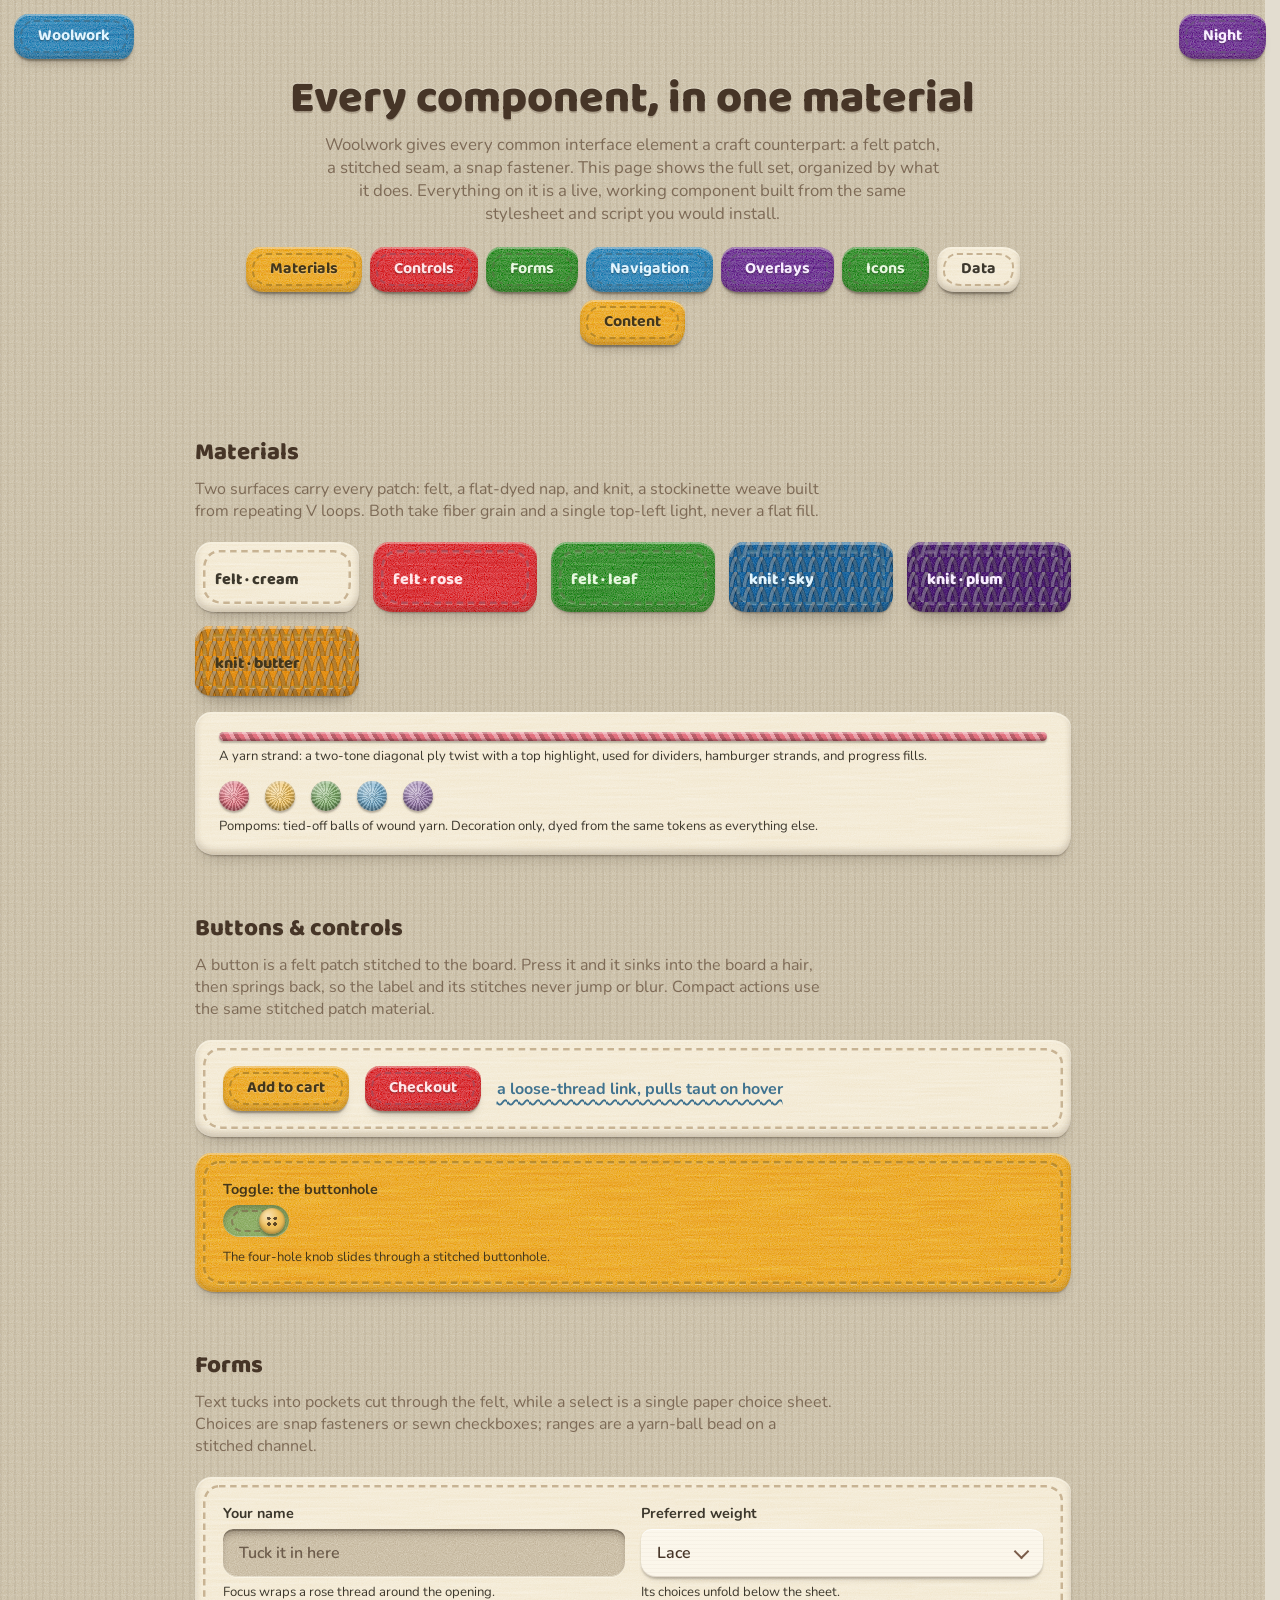
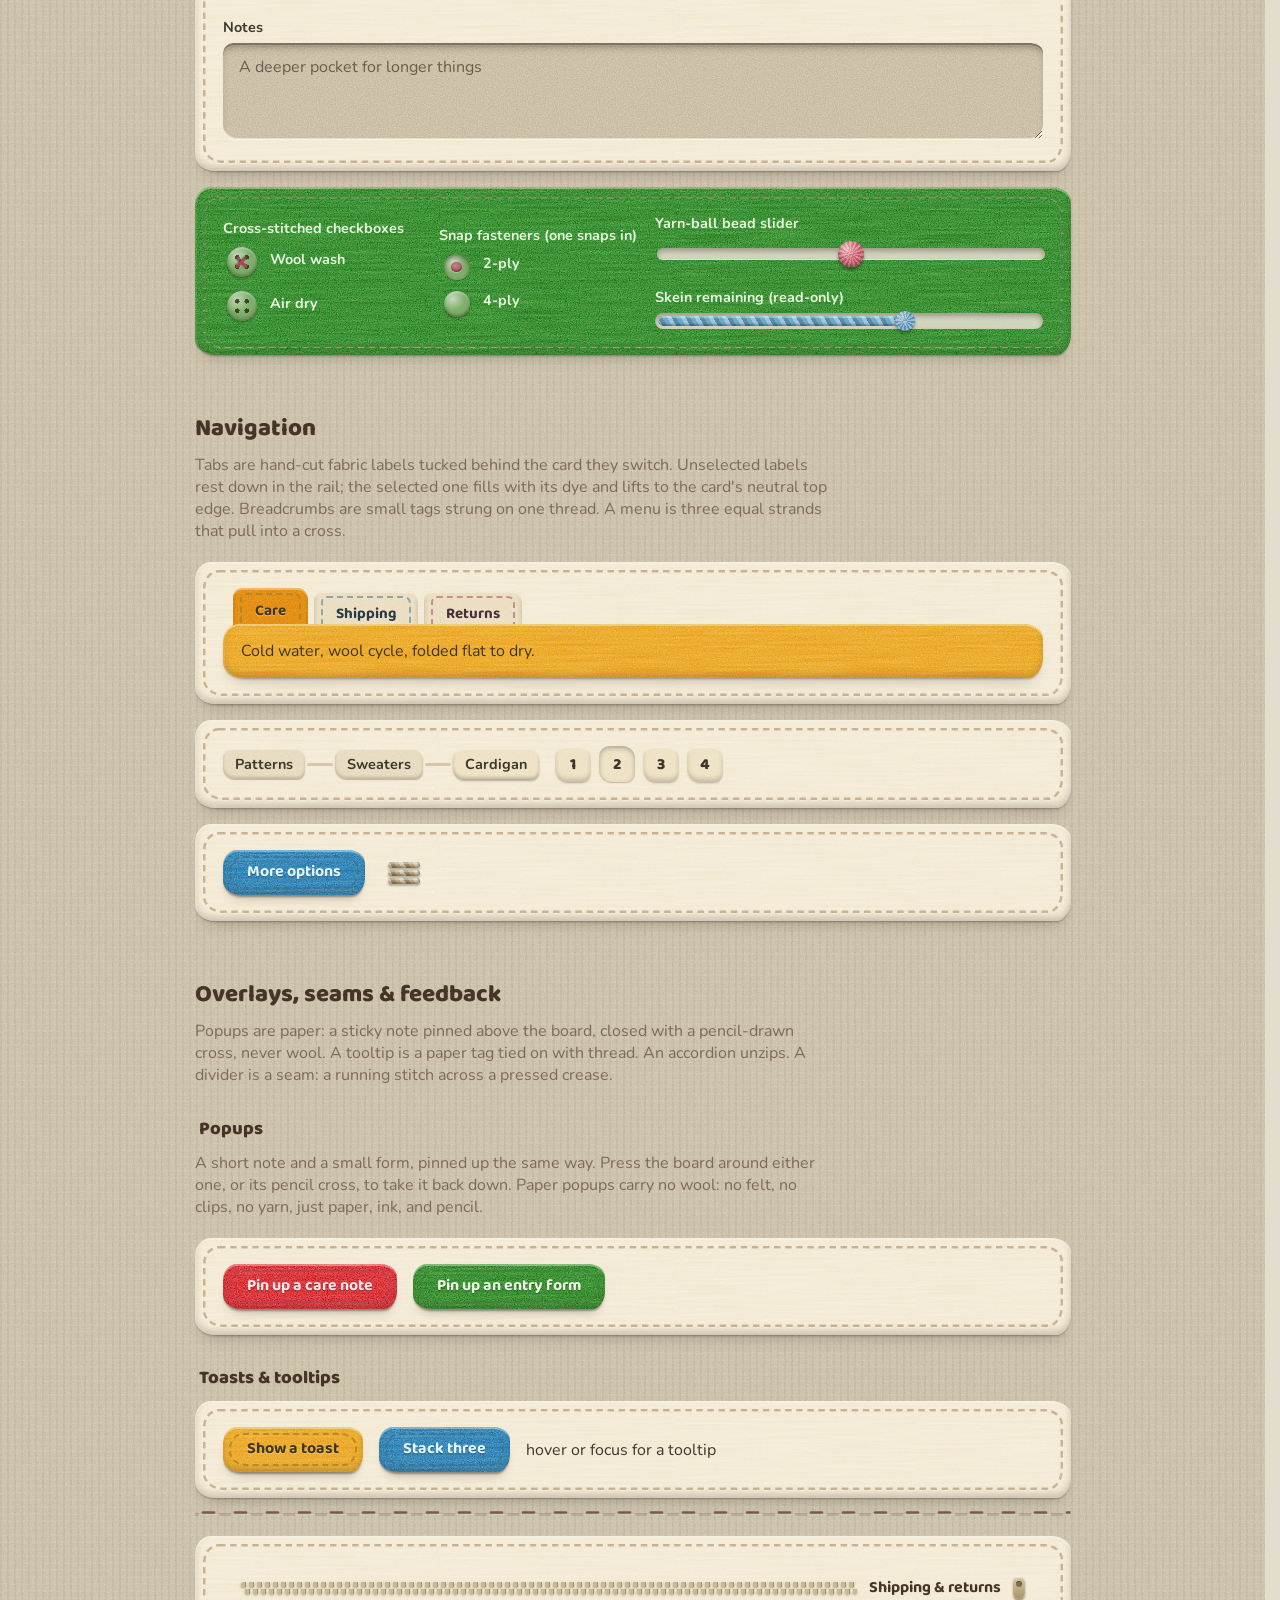
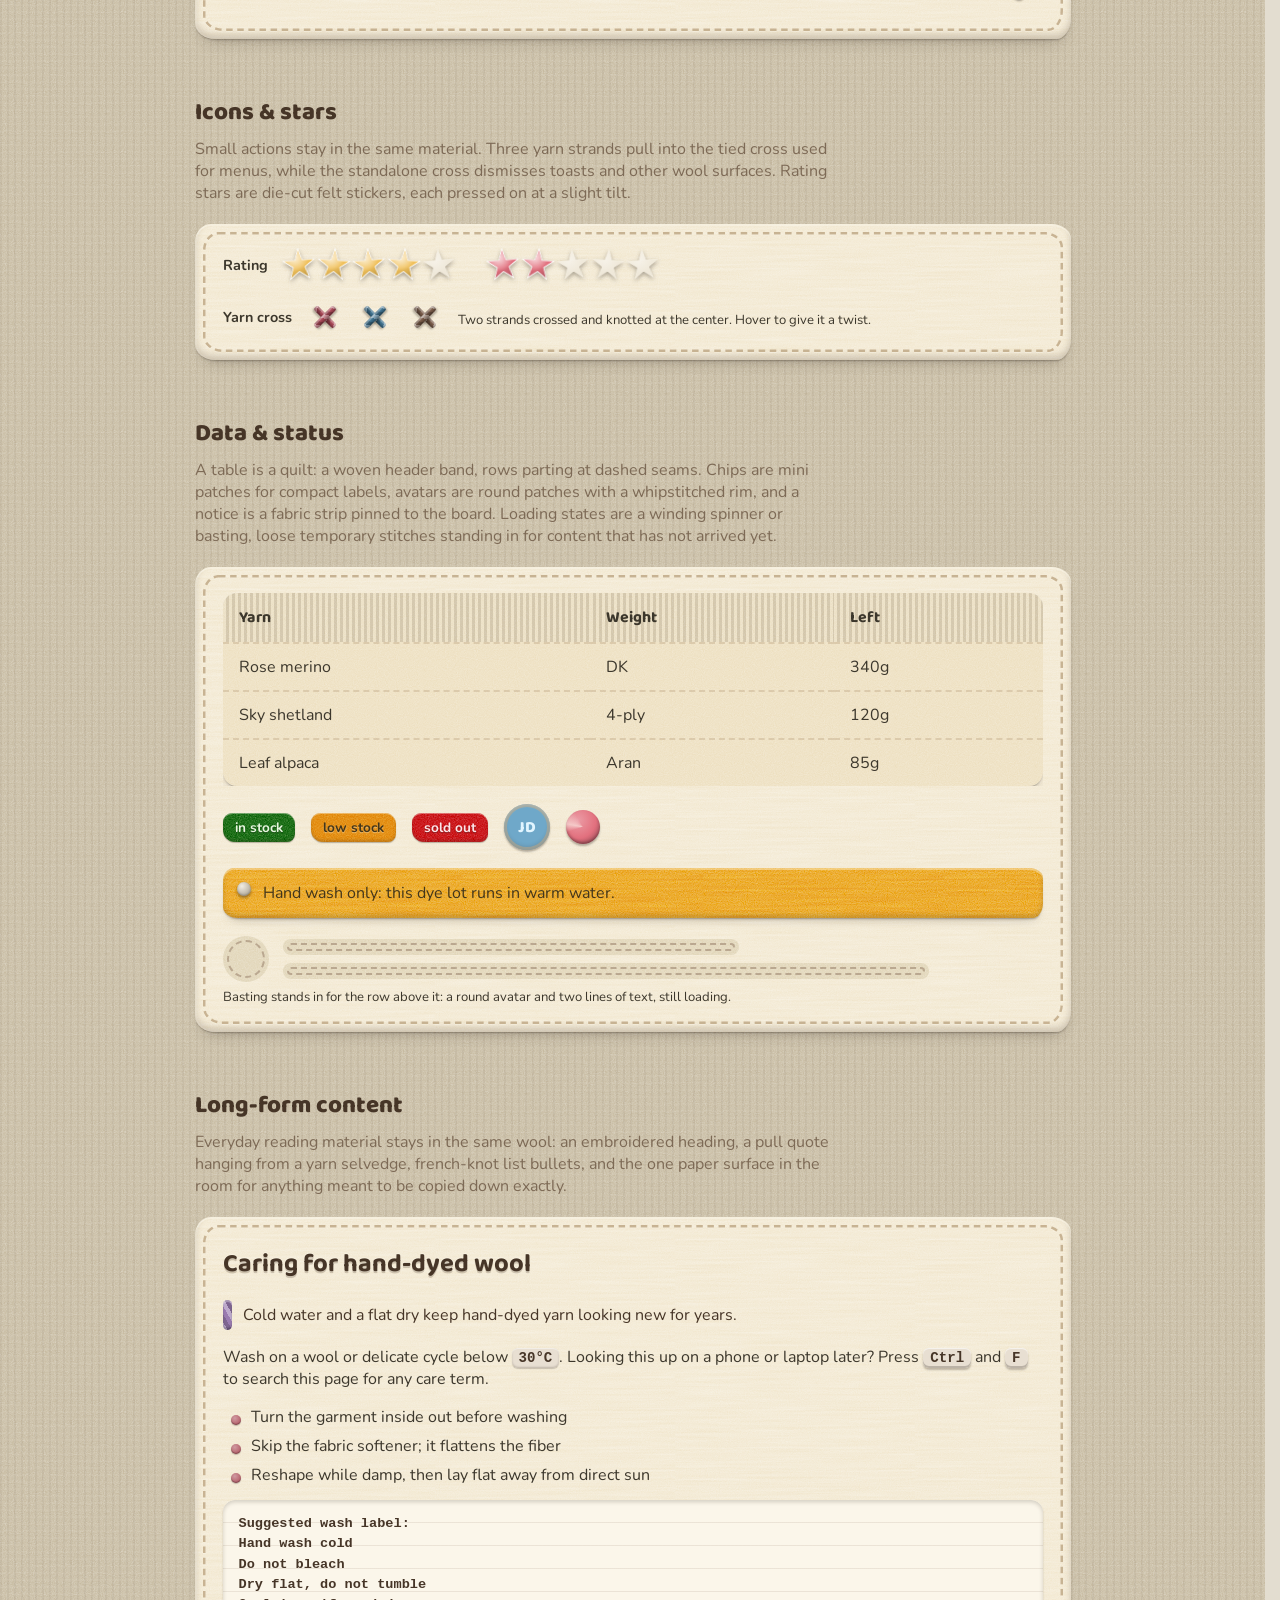
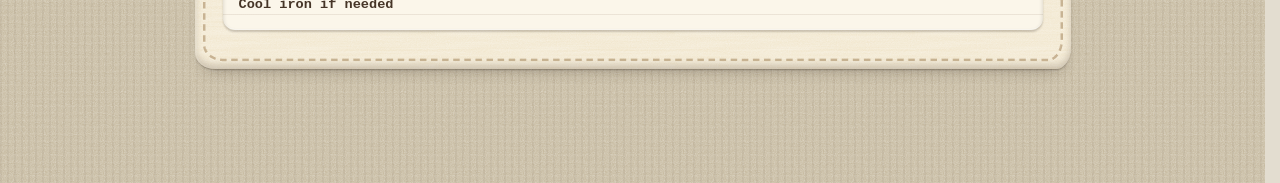
==== commit da3391a1: "Finish the Woolwork interaction and theme audit" ====
--- a/showcase.html
+++ b/showcase.html
@@ -4,12 +4,12 @@
 <meta charset="utf-8">
 <meta name="viewport" content="width=device-width,initial-scale=1">
 <title>Woolwork components</title>
-<meta name="description" content="Every Woolwork component, live: felt patches, sewn buttons, pockets, snap fasteners, zippers, pinned notes, quilted tables, and the rest of the craft table.">
+<meta name="description" content="Every Woolwork component, live: felt patches, patch buttons, pockets, snap fasteners, zippers, pinned notes, quilted tables, and the rest of the craft table.">
 <link rel="canonical" href="https://woolwork.dev/showcase">
 <meta property="og:type" content="website">
 <meta property="og:site_name" content="Woolwork">
 <meta property="og:title" content="Woolwork components">
-<meta property="og:description" content="Every Woolwork component, live: felt patches, sewn buttons, pockets, snap fasteners, zippers, pinned notes, quilted tables, and the rest of the craft table.">
+<meta property="og:description" content="Every Woolwork component, live: felt patches, patch buttons, pockets, snap fasteners, zippers, pinned notes, quilted tables, and the rest of the craft table.">
 <meta property="og:url" content="https://woolwork.dev/showcase">
 <meta property="og:image" content="https://woolwork.dev/og.png">
 <meta property="og:image:width" content="1200">
@@ -17,7 +17,7 @@
 <meta property="og:image:alt" content="A cream felt patch clipped to a burlap board under colorful bunting, with the Woolwork name and two buttons.">
 <meta name="twitter:card" content="summary_large_image">
 <meta name="twitter:title" content="Woolwork components">
-<meta name="twitter:description" content="Every Woolwork component, live: felt patches, sewn buttons, pockets, snap fasteners, zippers, pinned notes, quilted tables, and the rest of the craft table.">
+<meta name="twitter:description" content="Every Woolwork component, live: felt patches, patch buttons, pockets, snap fasteners, zippers, pinned notes, quilted tables, and the rest of the craft table.">
 <meta name="twitter:image" content="https://woolwork.dev/og.png">
 <meta name="twitter:image:alt" content="A cream felt patch clipped to a burlap board under colorful bunting, with the Woolwork name and two buttons.">
 <meta name="theme-color" content="#e3ddd0">
@@ -26,11 +26,11 @@
 <link rel="preload" href="fonts/nunito-latin.woff2" as="font" type="font/woff2" crossorigin>
 <link rel="stylesheet" href="woolwork.css">
 <link rel="stylesheet" href="site.css">
-<script>document.documentElement.classList.add('ww-js')</script>
+<script>document.documentElement.classList.add('ww-js');try{if(new URL(location.href).searchParams.get('theme')==='night'){document.documentElement.setAttribute('data-theme','night');document.querySelector('meta[name="theme-color"]').setAttribute('content','#332e42')}}catch(e){}</script>
 </head>
 <body class="board">
 <a class="btn-patch top-link" style="--c:var(--sky);--t:var(--thread-sky)" href="index.html">Woolwork</a>
-<button type="button" class="btn-patch night-corner" style="--c:var(--plum);--t:var(--thread-plum)" onclick="woolwork.night()">Night</button>
+<button type="button" class="btn-patch night-corner" style="--c:var(--plum);--t:var(--thread-plum)" data-woolwork-theme-toggle data-night-label="Night" data-day-label="Day" aria-pressed="false" onclick="woolwork.night()">Night</button>
 
 <main>
   <div class="intro sew">
@@ -81,20 +81,18 @@
     <h2 class="sew">Buttons &amp; controls</h2>
     <p class="lede sew">A button is a felt patch stitched to the board. Press it and it sinks into
     the board a hair, then springs back, so the label and its stitches never jump or blur. Compact
-    round actions are real four-hole sewn buttons, thread cross and all.</p>
+    actions use the same stitched patch material.</p>
     <div class="stage felt stitch sew" style="--c:var(--cream);--t:var(--thread-cream)">
       <div class="row">
         <button type="button" class="btn-patch" style="--c:var(--butter);--t:var(--thread-butter)">Add to cart</button>
         <button type="button" class="btn-patch" style="--c:var(--rose);--t:var(--thread-rose)">Checkout</button>
-        <button type="button" class="sewn-button" style="--c:var(--sky)" aria-label="sewn button, sky"></button>
-        <button type="button" class="sewn-button" style="--c:var(--leaf)" aria-label="sewn button, leaf"></button>
         <a class="thread-link" href="#materials">a loose-thread link, pulls taut on hover</a>
       </div>
     </div>
     <div class="stage felt stitch sew" style="--c:var(--butter);--t:var(--thread-butter)">
       <span class="field-label">Toggle: the buttonhole</span>
       <button type="button" class="buttonhole" aria-pressed="true" aria-label="notifications"><span class="knob"></span></button>
-      <span class="cap">The knob is a small sewn button sliding through a stitched buttonhole.</span>
+      <span class="cap">The four-hole knob slides through a stitched buttonhole.</span>
     </div>
   </section>
 
@@ -352,11 +350,13 @@
 if(wsForm && wsOpenForm){ wsOpenForm.addEventListener('click', function(){ wsForm.showModal(); }); }
 /* Keep the browser chrome color in step with the night toggle. The two hex
    values are the kit's board tokens; theme-color cannot read CSS variables. */
-new MutationObserver(function(){
+function syncThemeColor(){
   var m = document.querySelector('meta[name="theme-color"]');
   if(m) m.setAttribute('content',
     document.documentElement.getAttribute('data-theme') === 'night' ? '#332e42' : '#e3ddd0');
-}).observe(document.documentElement, {attributes:true, attributeFilter:['data-theme']});
+}
+syncThemeColor();
+new MutationObserver(syncThemeColor).observe(document.documentElement, {attributes:true, attributeFilter:['data-theme']});
 </script>
 </body>
 </html>
--- a/woolwork.css
+++ b/woolwork.css
@@ -25,7 +25,7 @@
   --ink:#f2ecdf; --ink-soft:#c3b8d4;
   --hi:rgba(220,215,255,.14); --lo:rgba(10,6,20,.5);
   --cocoa:#cfc2b2;
-  --rose:#b65a6b; --butter:#b8934a; --leaf:#66904f; --sky:#54859f; --plum:#7d6394;
+  --rose:#9d4858; --butter:#b8934a; --leaf:#527840; --sky:#426f88; --plum:#705386;
   --thread-cream:#9c92b5; --thread-rose:#f2b2bd; --thread-butter:#ecd096;
   --thread-leaf:#bcd8a8; --thread-sky:#aed2e8; --thread-plum:#d4bfe6;
 }
@@ -100,27 +100,6 @@
 .btn-patch.rose{--c:var(--rose);--t:var(--thread-rose)}
 .btn-patch.leaf{--c:var(--leaf);--t:var(--thread-leaf)}
 .btn-patch.sky{--c:var(--sky);--t:var(--thread-sky)}
-/* ---------- SEWN BUTTON (round, 4 holes, thread cross) ---------- */
-.sewn-button{--c:var(--sky);position:relative;width:44px;height:44px;border-radius:50%;border:0;cursor:pointer;
-  background:radial-gradient(circle at 32% 28%,rgba(255,255,255,.5),transparent 46%),
-    radial-gradient(circle at 50% 50%,var(--c) 62%,color-mix(in srgb,var(--c) 62%,black) 100%);
-  box-shadow:inset 0 -3px 5px rgba(0,0,0,.3),inset 0 2px 2px rgba(255,255,255,.4),
-    0 3px 3px -1px rgba(30,20,12,.4),0 8px 10px -7px rgba(30,20,12,.35);
-  transition:translate .5s var(--spring),box-shadow .2s}
-.sewn-button::before{content:"";position:absolute;inset:0;border-radius:50%;
-  box-shadow:inset 0 0 0 4px rgba(0,0,0,.07),inset 0 0 0 5px rgba(255,255,255,.14);
-  background:
-    radial-gradient(circle 3px at 36% 38%,rgba(30,18,10,.72) 96%,transparent),
-    radial-gradient(circle 3px at 64% 38%,rgba(30,18,10,.72) 96%,transparent),
-    radial-gradient(circle 3px at 36% 64%,rgba(30,18,10,.72) 96%,transparent),
-    radial-gradient(circle 3px at 64% 64%,rgba(30,18,10,.72) 96%,transparent)}
-.sewn-button::after{content:"";position:absolute;inset:22%;pointer-events:none;
-  background:
-    linear-gradient(45deg,transparent 41%,var(--tc,var(--cream)) 41% 59%,transparent 59%),
-    linear-gradient(-45deg,transparent 41%,var(--tc,var(--cream)) 41% 59%,transparent 59%);
-  filter:drop-shadow(0 1px 1px rgba(0,0,0,.35))}
-.sewn-button:active{translate:0 2px;box-shadow:inset 0 -2px 4px rgba(0,0,0,.35),0 1px 1px rgba(30,20,12,.35)}
-.sewn-button:focus-visible{outline:3px dashed var(--thread-sky);outline-offset:3px}
 /* ---------- CHECKBOX: a button that gets SEWN when checked ----------
    Unchecked: empty buttonholes. Checked: a thread cross is stitched on with a spring.
    The four holes sit at 34%/66% of the 30px box, i.e. a 9.6px square centered on the
@@ -149,7 +128,7 @@
 .sew-check.pre:checked::after{transform:rotate(135deg) scaleX(0);transition-delay:0s}
 .sew-check:active{translate:0 1.5px}
 .sew-check:focus-visible{outline:3px dashed var(--thread-sky);outline-offset:2px}
-/* ---------- BUTTONHOLE TOGGLE (knob is a small sewn button) ---------- */
+/* ---------- BUTTONHOLE TOGGLE (four-hole knob slides through the slot) ---------- */
 .buttonhole{position:relative;width:66px;height:32px;border-radius:18px;cursor:pointer;border:0;flex:none;
   background-color:color-mix(in srgb,var(--cream) 78%,var(--board));
   background-image:var(--grain);background-blend-mode:overlay;background-size:140px 140px;
@@ -182,7 +161,7 @@
 .pocket:focus{outline:none;
   box-shadow:inset 0 7px 8px -4px rgba(30,18,10,.42),inset 0 2px 0 rgba(30,18,10,.22),
     0 0 0 3px color-mix(in srgb,var(--rose) 40%,transparent)}
-.pocket::placeholder{color:color-mix(in srgb,var(--ink) 45%,transparent)}
+.pocket::placeholder{color:color-mix(in srgb,var(--ink) 72%,transparent)}
 /* ---------- SLIDER: a bead of yarn on a stitched channel ---------- */
 .bead-slider{appearance:none;width:100%;height:26px;background:transparent;cursor:pointer}
 .bead-slider::-webkit-slider-runnable-track{height:12px;border-radius:8px;
@@ -223,13 +202,14 @@
 .tag::before,.tag::after{content:"";position:absolute;top:50%;width:6px;height:3px;margin-top:-1.5px;border-radius:2px;
   background:var(--thread-cream);box-shadow:0 1px 1px rgba(30,20,12,.35)}
 .tag::before{left:4px}.tag::after{right:4px}
-/* ---------- THREAD LINK: loose thread pulls taut on hover;
-   a visited link stays neatly sewn (straight dashed backstitch) ---------- */
-a.thread-link{color:var(--thread-sky);font-weight:700;text-decoration:none;padding-bottom:4px;
-  background:url("data:image/svg+xml;utf8,<svg xmlns='http://www.w3.org/2000/svg' width='24' height='7'><path d='M0 3.5 Q6 0.5 12 3.5 T24 3.5' fill='none' stroke='%233f728f' stroke-width='2' stroke-linecap='round'/></svg>") repeat-x left bottom/24px 7px}
-/* Hover pulls the same thread taut: the wave straightens, the dye does not change. */
-a.thread-link:hover{background-image:url("data:image/svg+xml;utf8,<svg xmlns='http://www.w3.org/2000/svg' width='24' height='7'><path d='M0 5 L24 5' fill='none' stroke='%233f728f' stroke-width='2' stroke-linecap='round'/></svg>")}
-a.thread-link:visited{background-image:url("data:image/svg+xml;utf8,<svg xmlns='http://www.w3.org/2000/svg' width='14' height='7'><path d='M1 5 L9 5' fill='none' stroke='%236b5180' stroke-width='2.4' stroke-linecap='round'/></svg>")}
+/* ---------- THREAD LINK: a loose wavy strand pulls taut on hover.
+   Native decoration follows the dyed text color in both themes and across
+   wrapped lines, without baking a day-only thread color into an image. ---------- */
+a.thread-link{color:var(--thread-sky);font-weight:700;text-decoration-line:underline;
+  text-decoration-style:wavy;text-decoration-color:currentColor;text-decoration-thickness:2px;
+  text-underline-offset:5px;text-decoration-skip-ink:none}
+a.thread-link:hover{text-decoration-style:solid}
+a.thread-link:visited{color:var(--thread-plum)}
 /* ---------- SEAM DIVIDER: running stitch across a pressed crease ---------- */
 .seam{height:14px;border:0;position:relative}
 .seam::before{content:"";position:absolute;left:0;right:0;top:50%;height:2px;
@@ -416,7 +396,7 @@
 .ink-line{width:100%;padding:8px 2px 9px;color:var(--ink);font:600 1rem var(--font-body);
   border:0;border-bottom:2px solid var(--cocoa);border-radius:0;background:transparent;
   transition:border-color .2s ease,box-shadow .2s ease}
-.ink-line::placeholder{color:color-mix(in srgb,var(--ink) 45%,transparent)}
+.ink-line::placeholder{color:color-mix(in srgb,var(--ink) 72%,transparent)}
 .ink-line:focus{outline:none;border-bottom-color:var(--thread-rose);
   box-shadow:0 2px 0 -1px var(--thread-rose)}
 /* ---------- TOAST: notes tacked to the board corner, stacked in a tray ----------
@@ -449,11 +429,14 @@
 select.pocket{appearance:none;cursor:pointer;min-height:48px;padding:13px 42px 13px 16px;
   border-radius:10px 12px 14px 15px/10px 9px 15px 14px;
   background-color:var(--paper);
-  background-image:url("data:image/svg+xml;utf8,<svg xmlns='http://www.w3.org/2000/svg' width='16' height='12'><path d='M2 2 L8 8 L14 2' fill='none' stroke='%237a5c49' stroke-width='2.4' stroke-linecap='round' stroke-linejoin='round'/></svg>"),
+  background-image:linear-gradient(45deg,transparent 46%,var(--cocoa) 47% 62%,transparent 63%),
+    linear-gradient(135deg,transparent 38%,var(--cocoa) 39% 54%,transparent 55%),
     repeating-linear-gradient(0deg,rgba(122,92,73,.035) 0 1px,transparent 1px 4px),
     linear-gradient(180deg,color-mix(in srgb,var(--paper) 90%,white),var(--paper));
-  background-repeat:no-repeat,repeat,no-repeat;background-position:right 14px center,0 0,0 0;
-  background-size:16px 12px,100% 100%,100% 100%;background-blend-mode:normal,multiply,normal;
+  background-repeat:no-repeat,no-repeat,repeat,no-repeat;
+  background-position:calc(100% - 20px) center,calc(100% - 14px) center,0 0,0 0;
+  background-size:7px 7px,7px 7px,100% 100%,100% 100%;
+  background-blend-mode:normal,normal,multiply,normal;
   box-shadow:inset 0 1px 0 rgba(255,255,255,.8),inset 0 -1px 0 rgba(122,92,73,.16),
     0 2px 2px rgba(30,20,12,.18),0 6px 10px -8px rgba(30,20,12,.4)}
 select.pocket:focus{box-shadow:inset 0 1px 0 rgba(255,255,255,.8),inset 0 -1px 0 rgba(122,92,73,.16),
@@ -463,7 +446,7 @@
    one properly sized paper sheet, sized and aligned like the pocket inputs
    beside it, whose choices unfold directly from its own bottom edge. */
 .select-slot{position:relative;width:100%;min-width:0;isolation:isolate}
-.select-slot[data-open="true"],.select-slot[data-closing="true"]{z-index:63}
+.select-slot[data-open="true"]{z-index:63}
 .select-slot select.pocket{position:absolute;inset:0;width:100%;height:100%;opacity:0;pointer-events:none}
 .paper-choice{position:relative;z-index:2;display:flex;align-items:center;justify-content:space-between;gap:12px;
   width:100%;box-sizing:border-box;min-height:48px;padding:13px 16px;border:0;cursor:pointer;text-align:left;color:var(--ink);
@@ -479,7 +462,7 @@
     0 2px 2px rgba(30,20,12,.18),0 0 0 3px color-mix(in srgb,var(--rose) 40%,transparent)}
 .paper-folds{position:absolute;left:0;right:0;top:calc(100% - 3px);z-index:62;perspective:700px;
   pointer-events:none;visibility:hidden;transform-style:preserve-3d;border-radius:0 0 14px 15px;overflow:hidden;isolation:isolate;
-  box-shadow:0 10px 14px -10px rgba(30,20,12,.45);transition:visibility 0s var(--fold-hide-delay,.5s)}
+  box-shadow:0 10px 14px -10px rgba(30,20,12,.45)}
 .paper-folds::before{content:"";position:absolute;inset:0;z-index:0;transform:scaleY(0);transform-origin:50% 0;
   border-radius:inherit;background-color:var(--paper);background-image:repeating-linear-gradient(0deg,
     rgba(122,92,73,.035) 0 1px,transparent 1px 4px);transition:transform .42s var(--spring) 180ms}
@@ -495,16 +478,17 @@
      fully invisible (never a visible foreshortened sliver) until its own
      turn to move, and fades out again well before its fold finishes closing,
      so nothing lingers on screen after the motion has visually settled. */
-  transition:transform .42s var(--spring) var(--fold-close-delay),
-    opacity .18s ease calc(var(--fold-close-delay) + 240ms)}
+  transition:transform .42s var(--spring),opacity .22s ease}
 .paper-option:nth-child(odd){background-image:linear-gradient(174deg,rgba(255,255,255,.66) 0 47%,rgba(122,92,73,.12) 52% 100%),
   repeating-linear-gradient(0deg,rgba(122,92,73,.035) 0 1px,transparent 1px 4px)}
 .paper-option:nth-child(even){background-image:linear-gradient(186deg,rgba(122,92,73,.11) 0 48%,rgba(255,255,255,.62) 53% 100%),
   repeating-linear-gradient(0deg,rgba(122,92,73,.035) 0 1px,transparent 1px 4px)}
 .select-slot[data-open="true"] .paper-option{transform:translateY(0) rotateX(0);opacity:1;transition-delay:var(--fold-delay)}
-.paper-option-label{display:block;opacity:0;
-  transition:opacity .14s ease calc(var(--fold-close-delay) + 220ms)}
+.paper-option-label{display:block;opacity:0;transition:opacity .1s ease}
 .select-slot[data-open="true"] .paper-option-label{opacity:1;transition-delay:calc(var(--fold-delay) + 150ms)}
+.select-slot[data-reset="true"] .paper-option,
+.select-slot[data-reset="true"] .paper-option-label,
+.select-slot[data-reset="true"] .paper-folds::before{transition:none}
 .paper-option[aria-selected="true"]{font-weight:800}
 .paper-option[data-active="true"],.paper-option:hover{background-color:color-mix(in srgb,var(--paper) 92%,var(--sky));
   box-shadow:inset 0 1px 0 rgba(255,255,255,.74),inset 0 -1px 0 rgba(122,92,73,.25),0 2px 3px rgba(30,20,12,.2)}
@@ -561,16 +545,20 @@
   box-shadow:inset 0 2px 5px rgba(0,0,0,.28),inset 0 -1px 0 var(--hi),0 1px 1px rgba(30,20,12,.25)}
 /* ---------- TABLE: a quilt; the header is the woven band, rows part at seams ---------- */
 table.quilt{border-collapse:separate;border-spacing:0;width:100%;color:var(--ink);
-  border-radius:14px;overflow:hidden;
+  border-radius:14px;overflow:visible;background-color:var(--c,var(--cream));
   box-shadow:inset 0 2px 0 var(--hi),inset 0 -4px 7px var(--lo),0 2px 2px -1px rgba(30,20,12,.3),0 10px 16px -10px rgba(30,20,12,.35)}
 table.quilt th{font-family:var(--font-display);text-align:left;padding:12px 16px;
-  background-color:color-mix(in srgb,var(--c,var(--cream)) 65%,var(--cocoa) 18%);
+  background-color:color-mix(in srgb,var(--c,var(--cream)) 82%,var(--board));
   background-image:repeating-linear-gradient(90deg,rgba(255,252,242,.14) 0 3px,rgba(30,18,10,.1) 3px 6px),var(--grain);
   background-size:auto,140px 140px;background-blend-mode:normal,overlay}
 table.quilt td{padding:12px 16px;background-color:var(--c,var(--cream));
   background-image:var(--grain);background-size:140px 140px;background-blend-mode:overlay;
   border-top:2px dashed color-mix(in srgb,var(--t,var(--cocoa)) 42%,transparent)}
 table.quilt tbody tr:hover td{background-color:color-mix(in srgb,var(--c,var(--cream)) 88%,var(--cocoa))}
+table.quilt thead th:first-child{border-top-left-radius:14px}
+table.quilt thead th:last-child{border-top-right-radius:14px}
+table.quilt tbody tr:last-child td:first-child{border-bottom-left-radius:14px}
+table.quilt tbody tr:last-child td:last-child{border-bottom-right-radius:14px}
 /* ---------- CHIP: a mini felt patch for compact labels and filters ---------- */
 .chip{display:inline-flex;align-items:center;gap:6px;padding:5px 12px;border:0;cursor:default;
   border-radius:9px 11px 8px 12px;color:var(--ink);font-weight:700;font-size:.85rem;
@@ -680,12 +668,12 @@
 .crumbs a,.crumbs span{--wool-surface:color-mix(in srgb,var(--c,var(--cream)) 80%,var(--board))}
 .crumbs [aria-current]{--wool-surface:var(--c,var(--butter))}
 .pages [aria-current]{--wool-surface:var(--c,var(--butter))}
-table.quilt th{--wool-surface:color-mix(in srgb,var(--c,var(--cream)) 65%,var(--cocoa) 18%)}
+table.quilt th{--wool-surface:color-mix(in srgb,var(--c,var(--cream)) 82%,var(--board))}
 @supports (color:oklch(from red calc(l + 0) c h)){
   .felt,.knit,.btn-patch,.chip,.notice,.tabs>button,.crumbs a,.crumbs span,
   .pages a,.pages span,dialog.pinned,table.quilt,table.quilt th,.avatar,.flap .panel button{
     color:var(--label,oklch(from var(--wool-surface,var(--c,var(--cream)))
-      clamp(0.34,(0.75 - l) * infinity,0.96)
+      clamp(var(--label-dark,.34),(var(--label-cutoff,.75) - l) * infinity,0.96)
       clamp(0.02,calc(c * 0.35),0.055) h));
   }
   /* Textured and label-bearing surfaces lift the lettering off the fiber:
@@ -695,6 +683,7 @@
       clamp(0.25,(l - 0.75) * infinity,0.97) calc(c * 0.3) h / 45%);
   }
 }
+[data-theme="night"]{--label-cutoff:.65;--label-dark:.29}
 /* ---------- BOARD-LEVEL DETAILS: selection and scrollbars are dyed too ---------- */
 ::selection{background:color-mix(in srgb,var(--plum) 45%,transparent);color:var(--ink)}
 body.board{scrollbar-color:var(--cocoa) color-mix(in srgb,var(--board) 80%,black 6%)}
@@ -710,8 +699,8 @@
    rotate, no transform of any kind, so a revealing element occupies exactly
    its settled position, outline, and size at every visible frame; nothing
    on the page ever appears anywhere other than where it will rest. The
-   physical "sewn on" motion comes from the thread draw that follows (the
-   lead traveling the final path), not from the patch moving. A side benefit:
+   physical "sewn on" motion comes from the final thread dashes appearing in
+   order around the path, not from the patch moving. A side benefit:
    with no transform there is never a transient stacking context to trap
    dropdown panels or tooltips under later sibling patches. */
 .ww-js .sew{opacity:0;transition:opacity .6s ease var(--sew-delay,0s)}
@@ -726,7 +715,9 @@
 .ww-js .stitch::after{display:none}
 .stitch-thread{position:absolute;top:8px;left:8px;pointer-events:none;overflow:visible;
   filter:drop-shadow(0 1px 0 rgba(255,252,242,.35))}
-.stitch-thread path{fill:none;stroke:var(--t,var(--cocoa));stroke-width:2.5;stroke-linecap:butt;opacity:.85}
+.stitch-thread .stitch-guide{fill:none;stroke:none;visibility:hidden}
+.stitch-thread .stitch-dash{fill:none;stroke:var(--t,var(--cocoa));stroke-width:2.5;
+  stroke-linecap:butt;stroke-linejoin:round;opacity:.85}
 @media (prefers-reduced-motion:reduce){
   *,*::before,*::after{animation:none!important;transition-duration:.01s!important}
   .paper-option,.paper-option-label,.paper-folds::before{transition-delay:0s!important}
--- a/site.css
+++ b/site.css
@@ -61,6 +61,7 @@
 .row{display:flex;flex-wrap:wrap;gap:16px;align-items:center}
 .row+.row{margin-top:16px}
 .cap{display:block;font-size:.82rem;color:var(--ink-soft);margin-top:6px}
+.stage .cap{color:inherit}
 .field{min-width:200px}
 .field label{display:block;margin-bottom:6px;font-weight:700;font-size:.9rem}
 /* Same look as a field label, for captions that do not label a single form
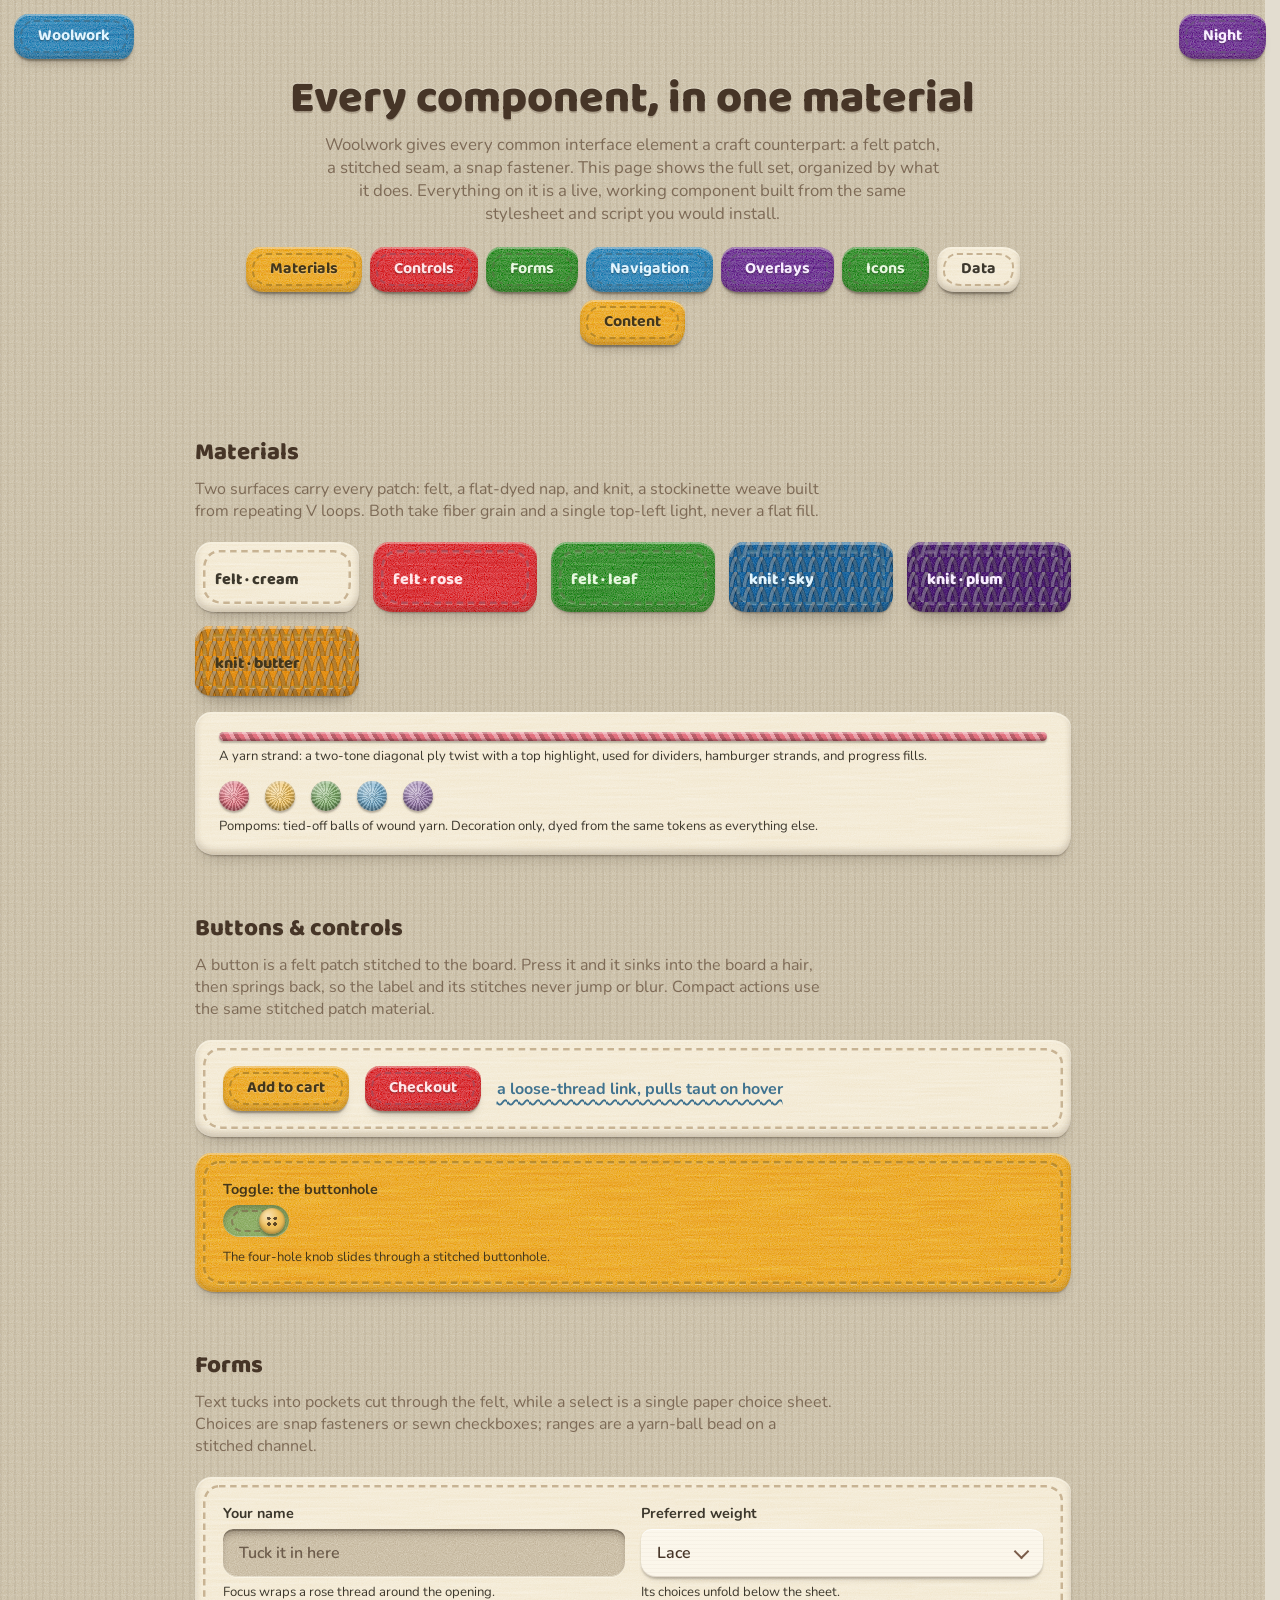
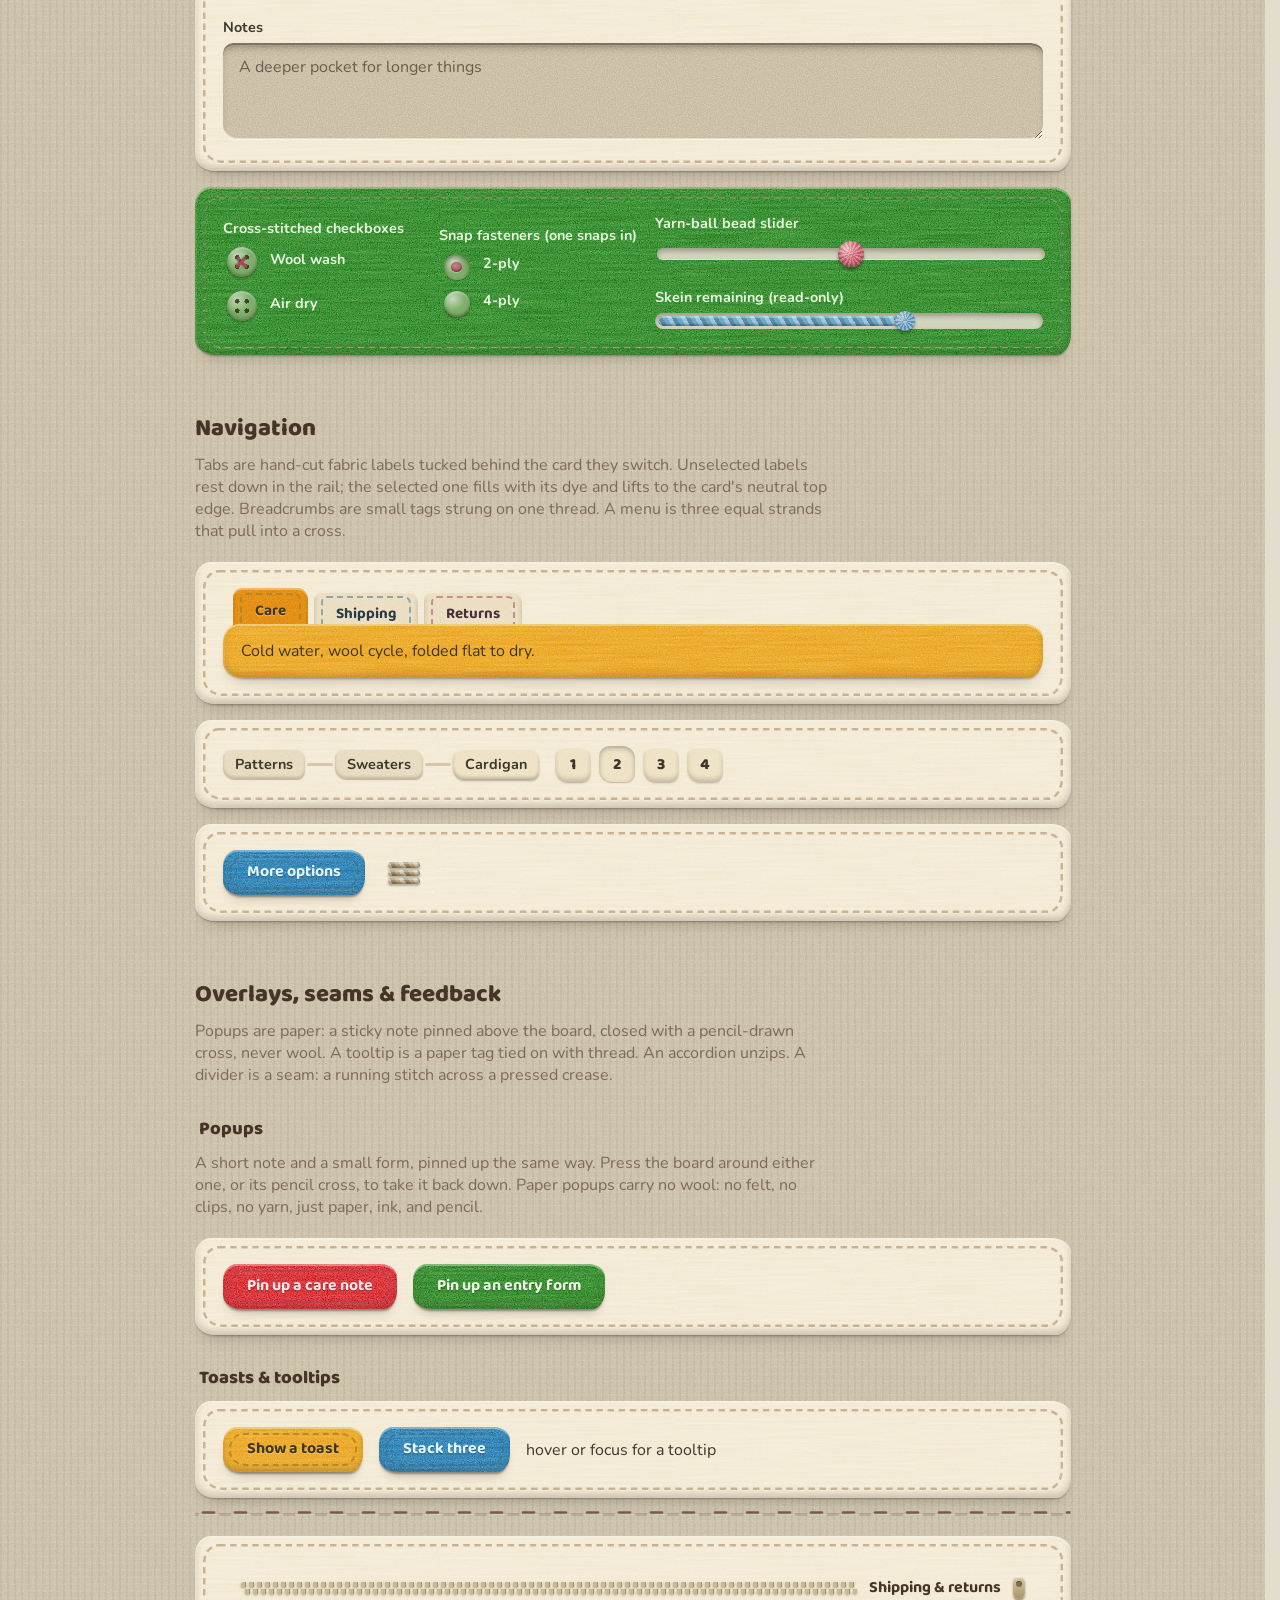
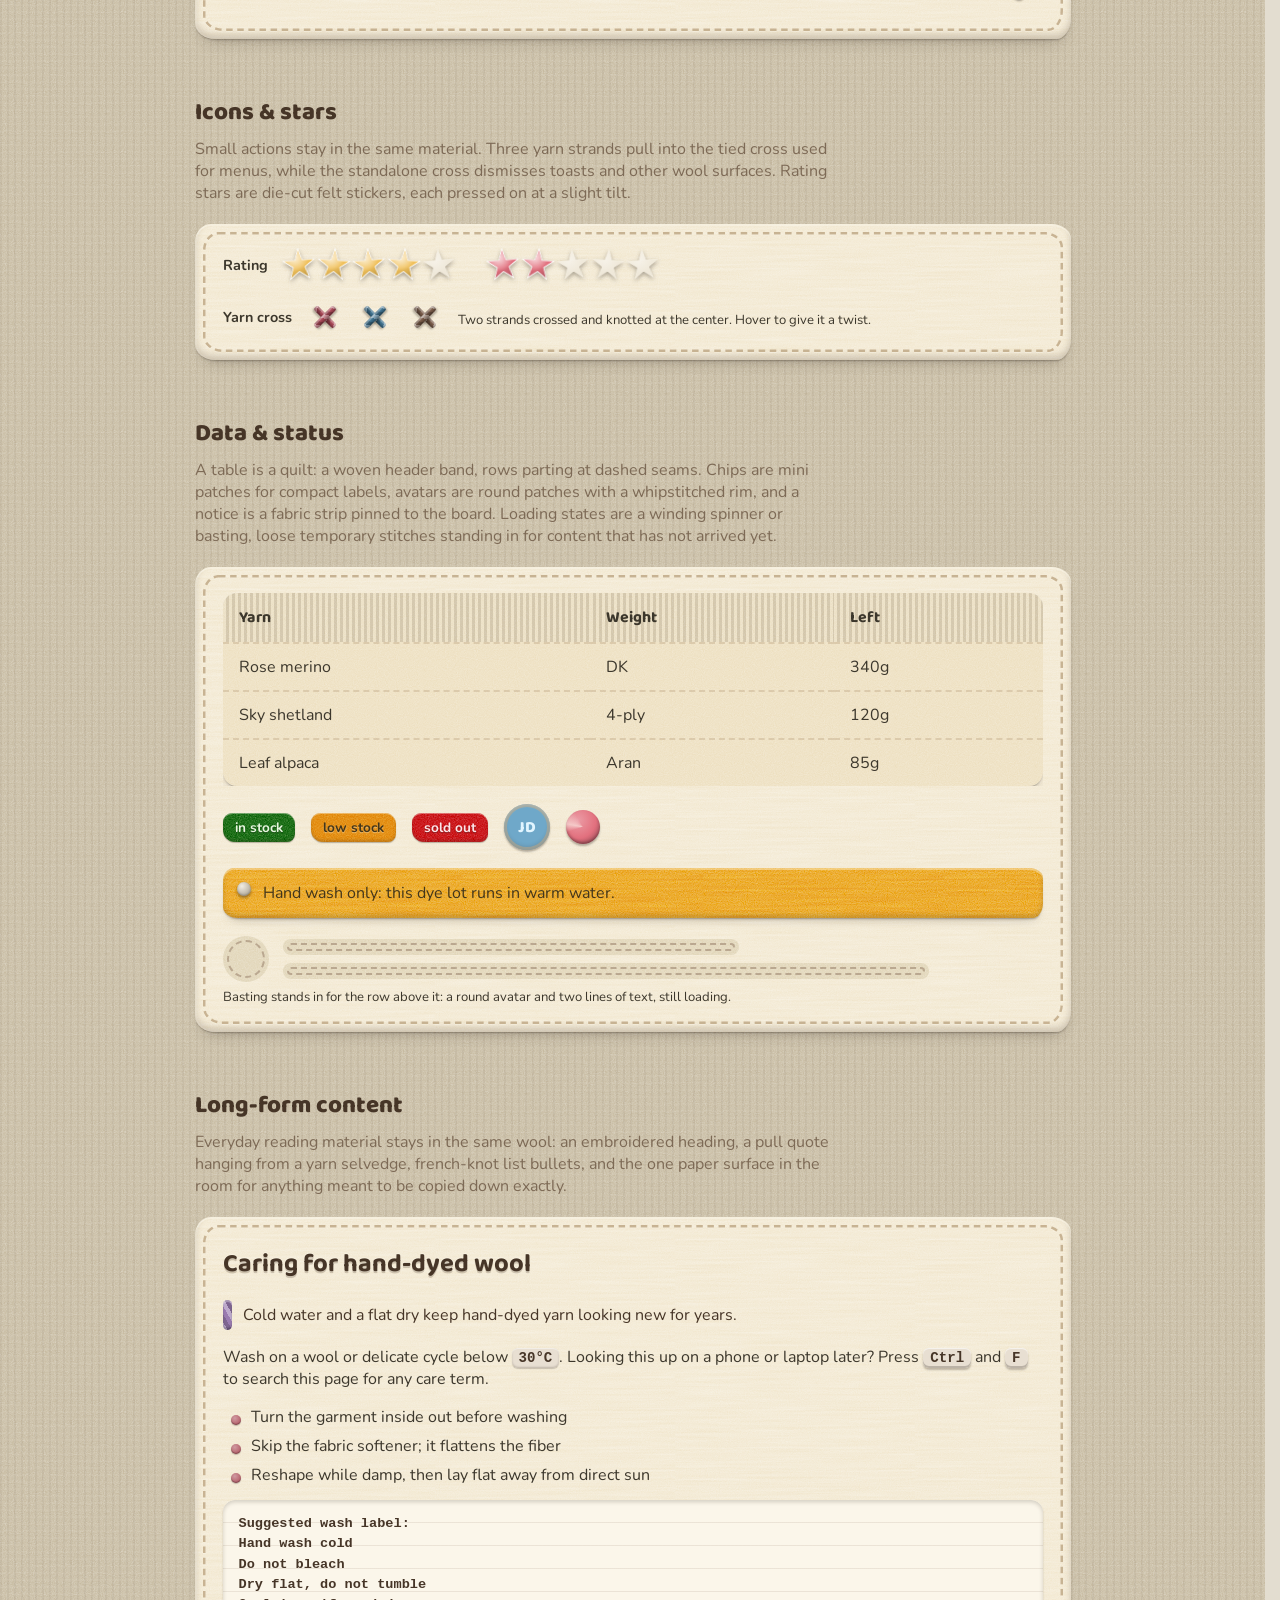
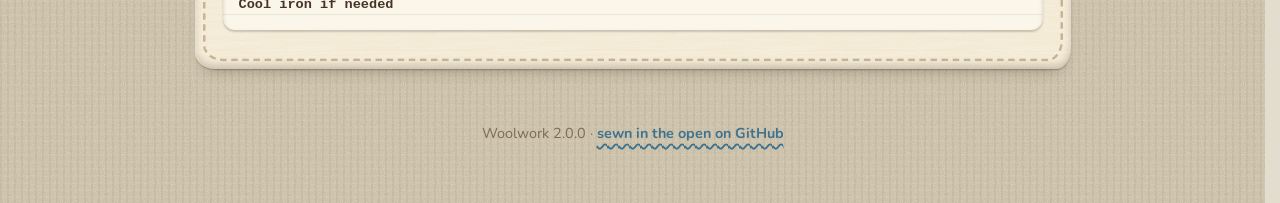
==== commit d3154c19: "Release Woolwork 2.0.0" ====
--- a/showcase.html
+++ b/showcase.html
@@ -339,6 +339,7 @@
     </div>
   </section>
 
+  <footer class="sew">Woolwork <span class="kit-version"></span> · <a class="thread-link" href="https://github.com/LeeorNahum/woolwork-ui-skill">sewn in the open on GitHub</a></footer>
 </main>
 <script src="woolwork.js" defer onerror="document.documentElement.classList.remove('ww-js')"></script>
 <script>
--- a/woolwork.css
+++ b/woolwork.css
@@ -1,8 +1,8 @@
-/* ============ WOOLWORK v1.3.0 ============
+/* ============ WOOLWORK v2.0.0 ============
    A wool, felt, and yarn material system for the web.
    Laws: one top-left light · nothing flat · nothing straight · everything attached · everything soft. */
 :root{
-  --ww-version:"1.3.0";
+  --ww-version:"2.0.0";
   /* board + dyed wool palette (heathered by texture, never flat) */
   --board:#e3ddd0; --cream:#f6efdf; --rose:#e2707e; --butter:#f0c05a; --leaf:#7fae6a;
   --sky:#6fa8c9; --plum:#9a7bb0; --cocoa:#7a5c49; --ink:#463527; --ink-soft:#7d6a56;
--- a/site.css
+++ b/site.css
@@ -24,6 +24,7 @@
 html:not(.ww-js) .night-corner{display:none}
 h2{font-family:var(--font-display);margin:34px 4px 12px}
 footer{text-align:center;color:var(--ink-soft);font-size:.9rem;margin-top:36px}
+.kit-version::before{content:var(--ww-version)}
 .demo-row{display:flex;gap:16px;align-items:center;flex-wrap:wrap;margin-top:14px}
 .cta-link{text-decoration:none}
 
